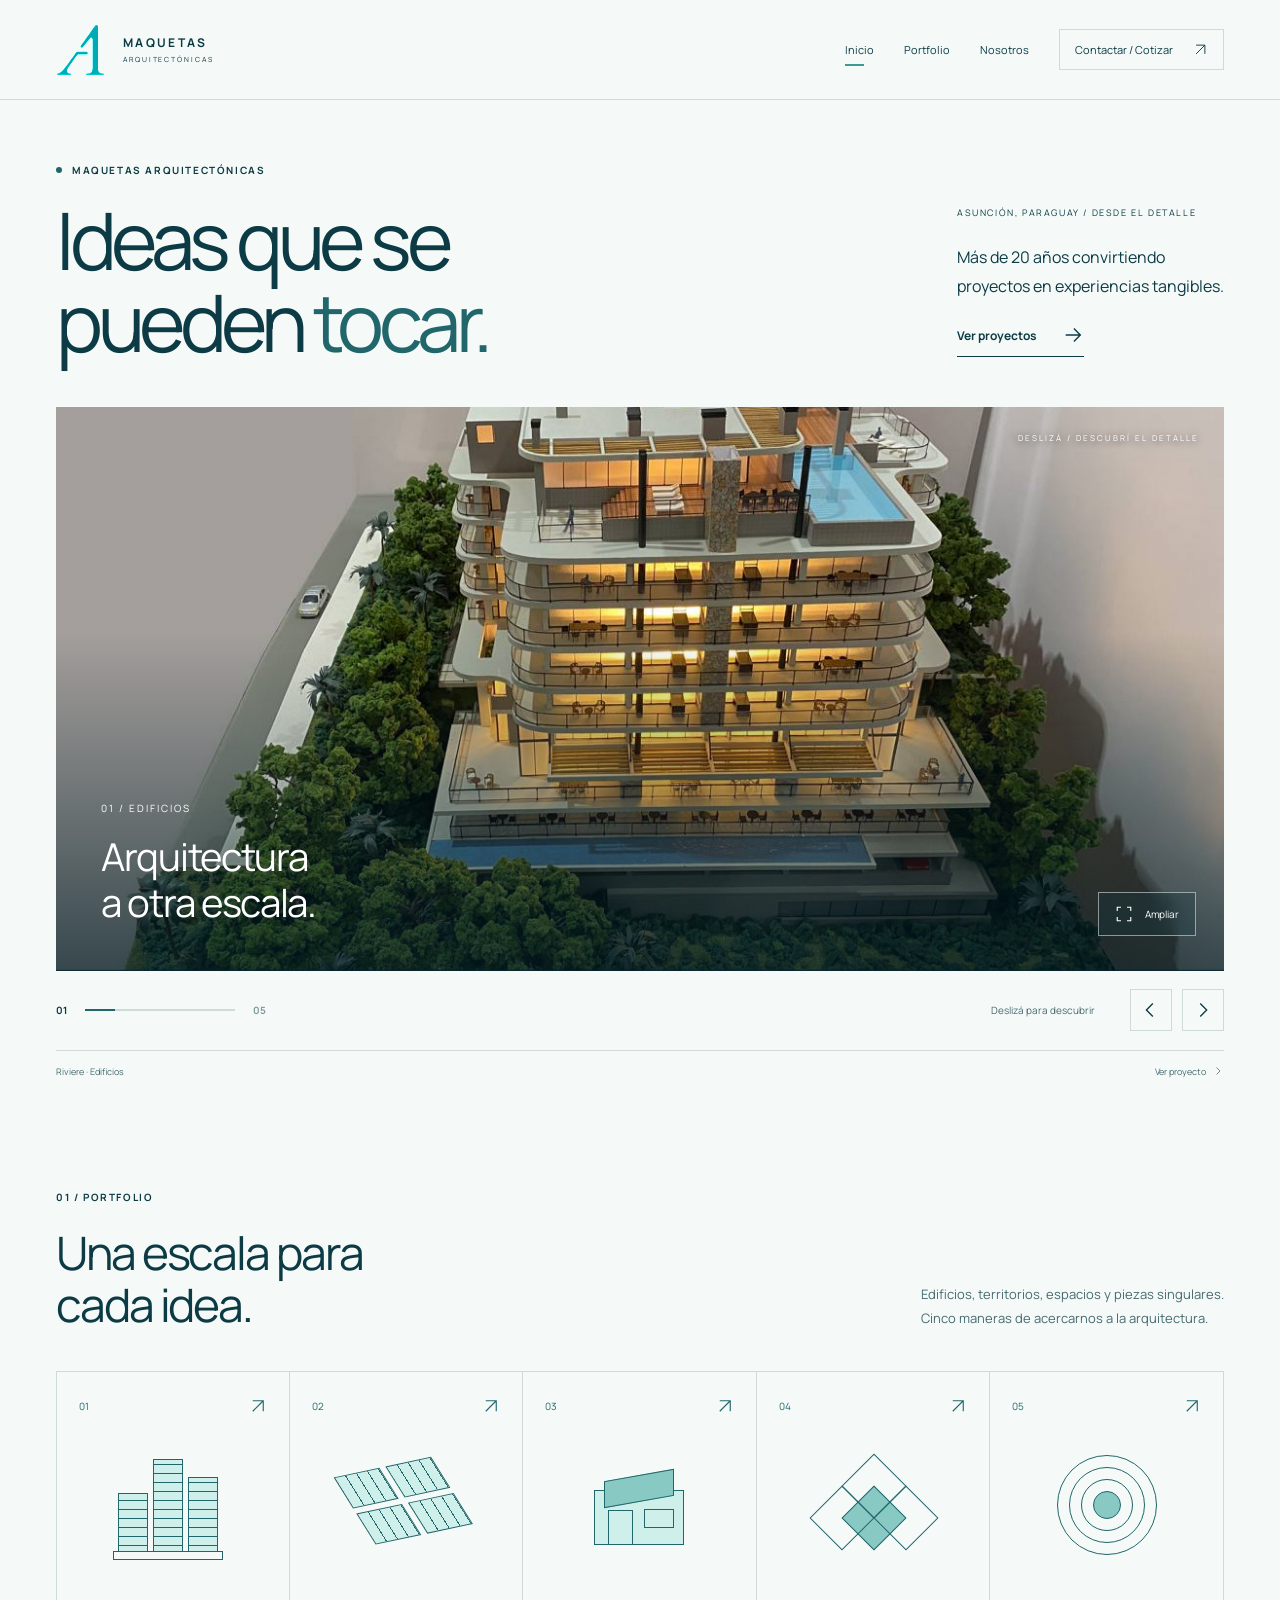
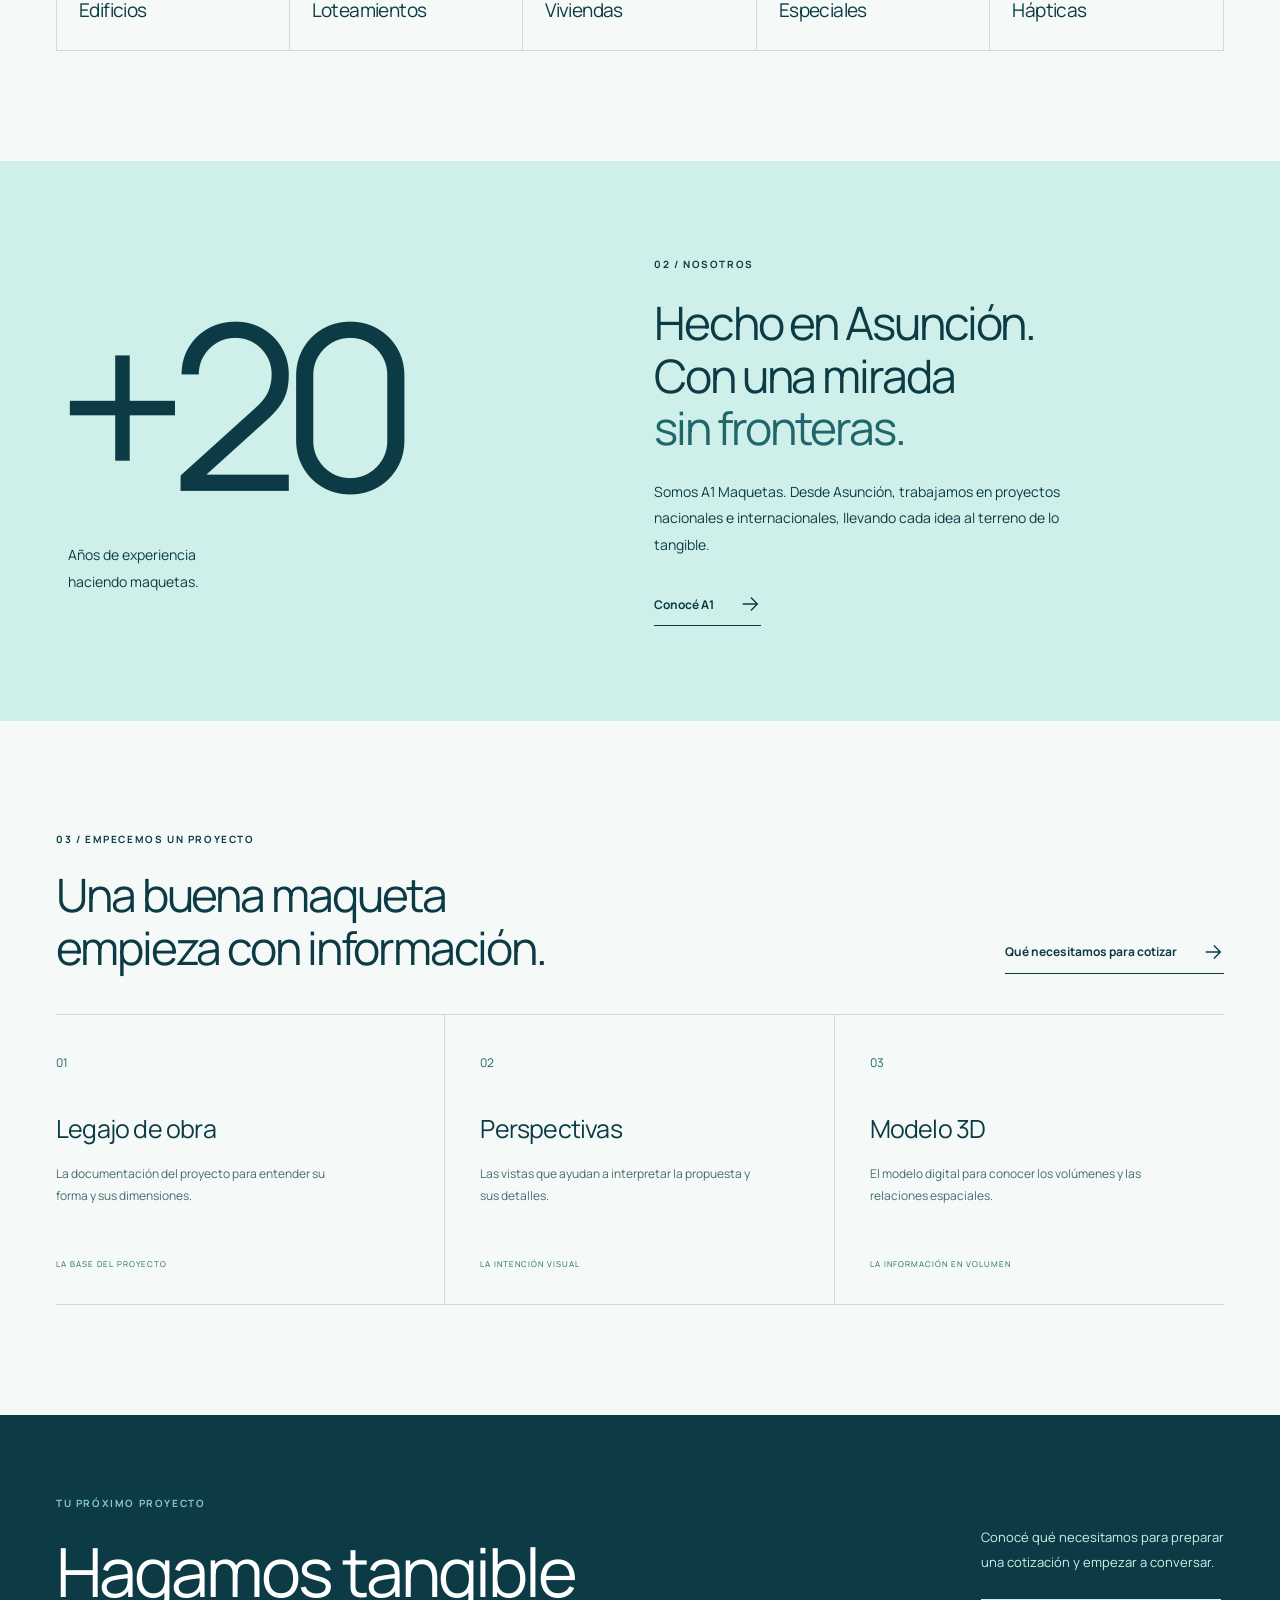
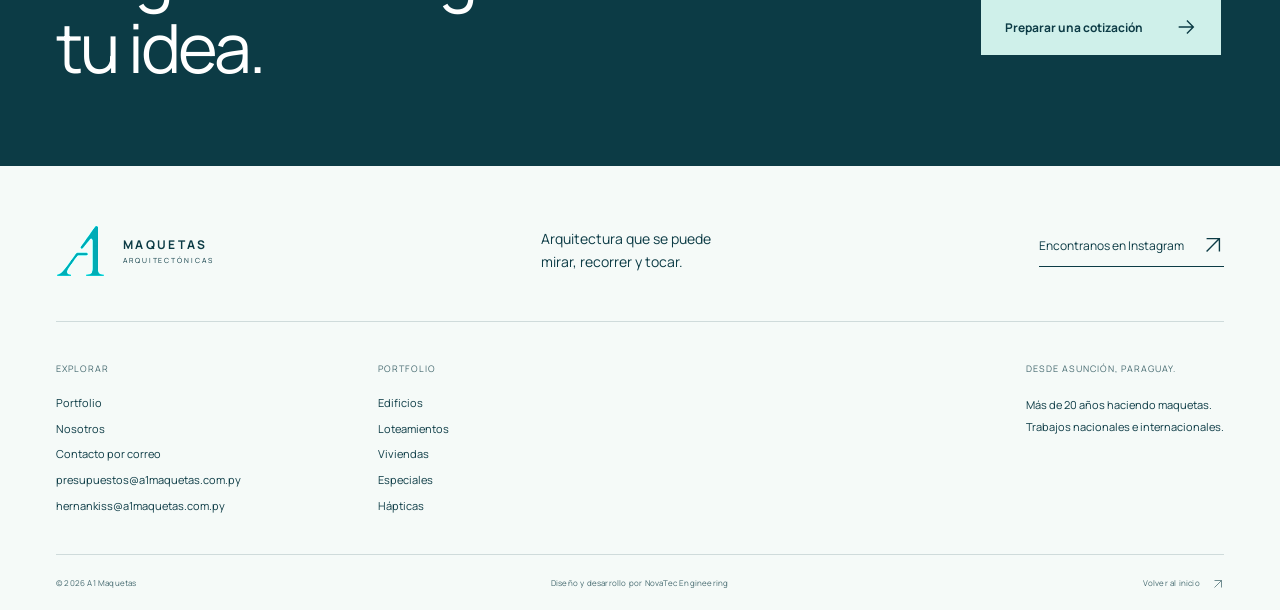
==== index.html @ 46367bfc "Actualizar fichas de proyectos y presentación del portfolio" ====
<!doctype html><html lang="es"><head><script async src="https://www.googletagmanager.com/gtm.js?id=GTM-W7BB88ZN"></script><script>window.dataLayer = window.dataLayer || [];function gtag(){dataLayer.push(arguments);}gtag('js', new Date());</script><meta charset="utf-8"><meta name="viewport" content="width=device-width, initial-scale=1"><meta name="theme-color" content="#0C3B45"><meta name="robots" content="index,follow,max-image-preview:large"><link rel="canonical" href="https://a1maquetas.com.py/"><meta property="og:url" content="https://a1maquetas.com.py/"><meta name="description" content="A1 Maquetas. Más de 20 años haciendo maquetas en Asunción, con trabajos nacionales e internacionales. Explorá nuestro portfolio."><meta property="og:title" content="Maquetas arquitectónicas en Asunción | A1 Maquetas"><meta property="og:description" content="A1 Maquetas. Más de 20 años haciendo maquetas en Asunción, con trabajos nacionales e internacionales. Explorá nuestro portfolio."><meta property="og:type" content="website"><meta property="og:locale" content="es_PY"><meta property="og:image" content="https://a1maquetas.com.py/assets/photos/riviere-1.jpg"><meta property="og:image:alt" content="Maqueta Riviere de A1 Maquetas"><meta name="twitter:card" content="summary_large_image"><title>Maquetas arquitectónicas en Asunción | A1 Maquetas</title><link rel="icon" type="image/png" href="assets/favicon-a1.png?v=20261105"><link rel="preload" href="assets/fonts/manrope-regular.ttf" as="font" type="font/ttf" crossorigin><link rel="stylesheet" href="a1.css?v=20261106d"><script defer src="a1.js?v=20261109a"></script></head><body id="top"><a class="skip" href="#contenido">Saltar al contenido</a><header class="header"><div class="shell header-inner"><a class="logo" href="index.html" aria-label="A1 Maquetas, inicio"><span class="logo-mark"><img src="assets/logo-a1.jpg" alt="" width="84" height="84"></span><span class="logo-word">MAQUETAS<span>ARQUITECTÓNICAS</span></span></a><button class="menu-toggle" aria-controls="main-nav" aria-expanded="false"><span>Menú</span><span class="menu-lines" aria-hidden="true"></span></button><nav class="main-nav" id="main-nav" aria-label="Navegación principal"><a href="index.html" aria-current="page">Inicio</a><a href="proyectos.html" >Portfolio</a><a href="nosotros.html" >Nosotros</a><a class="nav-quote" href="cotizacion.html" >Contactar / Cotizar <svg class="icon" viewBox="0 0 24 24" fill="none" stroke="currentColor" stroke-width="1.5" aria-hidden="true"><path d="M5 19 19 5M5 5h14v14"/></svg></a></nav></div></header><main id="contenido"><section class="home-intro shell"><div><span class="eyebrow"><i></i>Maquetas arquitectónicas</span><h1>Ideas que se<br>pueden <em>tocar.</em></h1></div><div class="intro-aside"><span class="small-caps">Asunción, Paraguay / Desde el detalle</span><p>Más de 20 años convirtiendo<br>proyectos en experiencias tangibles.</p><a class="text-link" href="proyectos.html">Ver proyectos <svg class="icon" viewBox="0 0 24 24" fill="none" stroke="currentColor" stroke-width="1.5" aria-hidden="true"><path d="M4 12h15M13 5l7 7-7 7"/></svg></a></div></section><section class="gallery shell" aria-label="Fotografías del trabajo de A1" aria-roledescription="carrusel" tabindex="0"><div class="gallery-stage"><figure class="gallery-slide is-active" data-slide="0" data-caption="Riviere · Edificios" data-href="edificios.html#proyecto-3" role="group" aria-roledescription="diapositiva" aria-label="1 de 5"><img src="assets/photos/riviere-1.jpg" fetchpriority="high" alt="Vista general de la maqueta del edificio Riviere"><figcaption><span>01 / Edificios</span><strong>Arquitectura<br>a otra escala.</strong></figcaption></figure><figure class="gallery-slide" data-slide="1" data-caption="Sunset Village · Loteamientos" data-href="loteamientos.html#proyecto-1" role="group" aria-roledescription="diapositiva" aria-label="2 de 5" hidden><img src="assets/photos/village-1.jpg" loading="lazy" alt="Maqueta del loteamiento Sunset Village"><figcaption><span>02 / Loteamientos</span><strong>Ideas que toman<br>territorio.</strong></figcaption></figure><figure class="gallery-slide" data-slide="2" data-caption="Turín · Viviendas" data-href="viviendas.html#proyecto-1" role="group" aria-roledescription="diapositiva" aria-label="3 de 5" hidden><img src="assets/photos/turin-1.jpg" loading="lazy" alt="Maqueta de vivienda del proyecto Turín"><figcaption><span>03 / Viviendas</span><strong>Cada espacio<br>cuenta una historia.</strong></figcaption></figure><figure class="gallery-slide" data-slide="3" data-caption="UNVES · Especiales" data-href="especiales.html#proyecto-2" role="group" aria-roledescription="diapositiva" aria-label="4 de 5" hidden><img src="assets/photos/unves-1.jpg" loading="lazy" alt="Vista general de la maqueta del proyecto UNVES"><figcaption><span>04 / Especiales</span><strong>Una mirada<br>al conjunto.</strong></figcaption></figure><figure class="gallery-slide" data-slide="4" data-caption="Palacio López · Hápticas" data-href="hapticas.html#proyecto-1" role="group" aria-roledescription="diapositiva" aria-label="5 de 5" hidden><img src="assets/photos/lopez-1.jpg" loading="lazy" alt="Maqueta háptica del Palacio López"><figcaption><span>05 / Hápticas</span><strong>La arquitectura<br>también se toca.</strong></figcaption></figure><button class="gallery-expand" type="button" aria-label="Ampliar fotografía actual"><svg class="icon" viewBox="0 0 24 24" fill="none" stroke="currentColor" stroke-width="1.5" aria-hidden="true"><path d="M8 3H3v5m13-5h5v5M3 16v5h5m8 0h5v-5"/></svg><span>Ampliar</span></button><span class="gallery-side-label" aria-hidden="true">DESLIZÁ / DESCUBRÍ EL DETALLE</span></div><div class="gallery-toolbar"><div class="gallery-index"><span id="slideNumber">01</span><span class="gallery-track"><i></i></span><span>05</span></div><p class="gallery-hint">Deslizá para descubrir</p><div class="gallery-controls"><button type="button" data-gallery-prev aria-label="Fotografía anterior"><svg class="icon" viewBox="0 0 24 24" fill="none" stroke="currentColor" stroke-width="1.5" aria-hidden="true"><path d="m14 5-7 7 7 7"/></svg></button><button type="button" data-gallery-next aria-label="Fotografía siguiente"><svg class="icon" viewBox="0 0 24 24" fill="none" stroke="currentColor" stroke-width="1.5" aria-hidden="true"><path d="m9 5 7 7-7 7"/></svg></button></div></div><div class="gallery-source"><span id="slideCaption" aria-live="polite">Riviere · Edificios</span><a id="slideSource" href="edificios.html#proyecto-3">Ver proyecto <svg class="icon" viewBox="0 0 24 24" fill="none" stroke="currentColor" stroke-width="1.5" aria-hidden="true"><path d="m9 5 7 7-7 7"/></svg></a></div></section><section class="portfolio-section shell"><div class="section-heading"><div><span class="eyebrow">01 / Portfolio</span><h2>Una escala para<br>cada idea.</h2></div><p>Edificios, territorios, espacios y piezas singulares.<br>Cinco maneras de acercarnos a la arquitectura.</p></div><div class="category-grid"><a class="category-tile" href="edificios.html"><div class="tile-top"><span>01</span><svg class="icon" viewBox="0 0 24 24" fill="none" stroke="currentColor" stroke-width="1.5" aria-hidden="true"><path d="M5 19 19 5M5 5h14v14"/></svg></div><div class="category-symbol symbol-edificios" aria-hidden="true"><i></i><i></i><i></i><i></i></div><div class="tile-bottom"><h3>Edificios</h3></div></a><a class="category-tile" href="loteamientos.html"><div class="tile-top"><span>02</span><svg class="icon" viewBox="0 0 24 24" fill="none" stroke="currentColor" stroke-width="1.5" aria-hidden="true"><path d="M5 19 19 5M5 5h14v14"/></svg></div><div class="category-symbol symbol-loteamientos" aria-hidden="true"><i></i><i></i><i></i><i></i></div><div class="tile-bottom"><h3>Loteamientos</h3></div></a><a class="category-tile" href="viviendas.html"><div class="tile-top"><span>03</span><svg class="icon" viewBox="0 0 24 24" fill="none" stroke="currentColor" stroke-width="1.5" aria-hidden="true"><path d="M5 19 19 5M5 5h14v14"/></svg></div><div class="category-symbol symbol-viviendas" aria-hidden="true"><i></i><i></i><i></i><i></i></div><div class="tile-bottom"><h3>Viviendas</h3></div></a><a class="category-tile" href="especiales.html"><div class="tile-top"><span>04</span><svg class="icon" viewBox="0 0 24 24" fill="none" stroke="currentColor" stroke-width="1.5" aria-hidden="true"><path d="M5 19 19 5M5 5h14v14"/></svg></div><div class="category-symbol symbol-especiales" aria-hidden="true"><i></i><i></i><i></i><i></i></div><div class="tile-bottom"><h3>Especiales</h3></div></a><a class="category-tile" href="hapticas.html"><div class="tile-top"><span>05</span><svg class="icon" viewBox="0 0 24 24" fill="none" stroke="currentColor" stroke-width="1.5" aria-hidden="true"><path d="M5 19 19 5M5 5h14v14"/></svg></div><div class="category-symbol symbol-hapticas" aria-hidden="true"><i></i><i></i><i></i><i></i></div><div class="tile-bottom"><h3>Hápticas</h3></div></a></div></section><section class="about-band"><div class="shell about-grid"><div class="experience-number"><span>+20</span><p>Años de experiencia<br>haciendo maquetas.</p></div><div><span class="eyebrow">02 / Nosotros</span><h2>Hecho en Asunción.<br>Con una mirada<br><em>sin fronteras.</em></h2><p>Somos A1 Maquetas. Desde Asunción, trabajamos en proyectos nacionales e internacionales, llevando cada idea al terreno de lo tangible.</p><a class="text-link" href="nosotros.html">Conocé A1 <svg class="icon" viewBox="0 0 24 24" fill="none" stroke="currentColor" stroke-width="1.5" aria-hidden="true"><path d="M4 12h15M13 5l7 7-7 7"/></svg></a></div></div></section><section class="quote-preview shell"><div class="section-heading"><div><span class="eyebrow">03 / Empecemos un proyecto</span><h2>Una buena maqueta<br>empieza con información.</h2></div><a class="text-link" href="cotizacion.html">Qué necesitamos para cotizar <svg class="icon" viewBox="0 0 24 24" fill="none" stroke="currentColor" stroke-width="1.5" aria-hidden="true"><path d="M4 12h15M13 5l7 7-7 7"/></svg></a></div><div class="requirements"><article><span class="require-number">01</span><h3>Legajo de obra</h3><p>La documentación del proyecto para entender su forma y sus dimensiones.</p><span class="require-tag">La base del proyecto</span></article><article><span class="require-number">02</span><h3>Perspectivas</h3><p>Las vistas que ayudan a interpretar la propuesta y sus detalles.</p><span class="require-tag">La intención visual</span></article><article><span class="require-number">03</span><h3>Modelo 3D</h3><p>El modelo digital para conocer los volúmenes y las relaciones espaciales.</p><span class="require-tag">La información en volumen</span></article></div></section><section class="cta"><div class="shell cta-inner"><div><span class="eyebrow">Tu próximo proyecto</span><h2>Hagamos tangible<br>tu idea.</h2></div><div><p>Conocé qué necesitamos para preparar<br>una cotización y empezar a conversar.</p><a class="button button-light" href="cotizacion.html">Preparar una cotización <svg class="icon" viewBox="0 0 24 24" fill="none" stroke="currentColor" stroke-width="1.5" aria-hidden="true"><path d="M4 12h15M13 5l7 7-7 7"/></svg></a></div></div></section></main><footer class="footer"><div class="shell"><div class="footer-top"><a class="logo" href="index.html" aria-label="A1 Maquetas, inicio"><span class="logo-mark"><img src="assets/logo-a1.jpg" alt="" width="84" height="84"></span><span class="logo-word">MAQUETAS<span>ARQUITECTÓNICAS</span></span></a><p>Arquitectura que se puede<br>mirar, recorrer y tocar.</p><a class="footer-social" href="https://www.instagram.com/a1maquetas/" target="_blank" rel="noopener noreferrer">Encontranos en Instagram <svg class="icon" viewBox="0 0 24 24" fill="none" stroke="currentColor" stroke-width="1.5" aria-hidden="true"><path d="M5 19 19 5M5 5h14v14"/></svg></a></div><div class="footer-links"><div><span>Explorar</span><a href="proyectos.html">Portfolio</a><a href="nosotros.html">Nosotros</a><a href="cotizacion.html">Contacto por correo</a><a href="mailto:presupuestos@a1maquetas.com.py">presupuestos@a1maquetas.com.py</a><a href="mailto:hernankiss@a1maquetas.com.py">hernankiss@a1maquetas.com.py</a></div><div><span>Portfolio</span><a href="edificios.html">Edificios</a><a href="loteamientos.html">Loteamientos</a><a href="viviendas.html">Viviendas</a><a href="especiales.html">Especiales</a><a href="hapticas.html">Hápticas</a></div><div class="footer-place"><span>Desde Asunción, Paraguay.</span><p>Más de 20 años haciendo maquetas.<br>Trabajos nacionales e internacionales.</p></div></div><div class="footer-bottom"><span>© 2026 A1 Maquetas</span><span>Diseño y desarrollo por NovaTec Engineering</span><a href="#top">Volver al inicio <svg class="icon" viewBox="0 0 24 24" fill="none" stroke="currentColor" stroke-width="1.5" aria-hidden="true"><path d="M5 19 19 5M5 5h14v14"/></svg></a></div></div></footer><dialog class="lightbox" id="lightbox" aria-label="Fotografía ampliada"><button class="lightbox-close" aria-label="Cerrar fotografía"><svg class="icon" viewBox="0 0 24 24" fill="none" stroke="currentColor" stroke-width="1.5" aria-hidden="true"><path d="m6 6 12 12M6 18 18 6"/></svg></button><img src="assets/photos/a1-residencial.jpg" alt=""><p></p></dialog></body></html>
---- a1.css ----
@font-face{font-family:Manrope;src:url('assets/fonts/manrope-regular.ttf') format('truetype');font-weight:400;font-style:normal;font-display:swap}@font-face{font-family:Manrope;src:url('assets/fonts/manrope-bold.ttf') format('truetype');font-weight:600 800;font-style:normal;font-display:swap}
:root{--mint:#CFF0EA;--soft:#88C9C4;--teal:#3E9B94;--deep:#20666B;--ink:#0C3B45;--paper:#F5FAF8;--white:#fff;--line:#0c3b4529;--muted:#466a70;--font:Manrope,Arial,sans-serif}*{box-sizing:border-box}html{scroll-behavior:smooth;scroll-padding-top:115px}body{margin:0;background:var(--paper);color:var(--ink);font-family:var(--font);font-size:15px;line-height:1.6;-webkit-font-smoothing:antialiased}body:has(dialog[open]){overflow:hidden}a{color:inherit;text-decoration:none}button,input,textarea,select{font:inherit}button,a{touch-action:manipulation}button{cursor:pointer}button{color:inherit}img{display:block;max-width:100%}h1,h2,h3,p,figure{margin:0}h1,h2,h3{font-weight:400}button{background:none;border:0}input,textarea,select{border-radius:0}button,a,input,textarea,select{ -webkit-tap-highlight-color:transparent}:focus-visible{outline:2px solid var(--deep);outline-offset:5px}.footer :focus-visible,.cta :focus-visible,.gallery-stage :focus-visible{outline-color:var(--mint)}::selection{background:var(--soft);color:var(--ink)}[hidden]{display:none!important}.shell{width:min(1320px,calc(100% - 112px));margin-inline:auto}.icon{width:22px;height:22px;flex-shrink:0;vertical-align:middle}.eyebrow,.small-caps,.breadcrumb,.catalog-meta,.require-tag,.footer-bottom{font-size:10px;letter-spacing:1.6px;text-transform:uppercase}.eyebrow{display:flex;align-items:center;gap:10px;font-weight:700}.eyebrow i{width:6px;height:6px;border-radius:50%;background:var(--deep)}.small-caps{font-size:9px}.button{display:inline-flex;align-items:center;justify-content:space-between;gap:32px;min-height:54px;padding:16px 23px;background:var(--ink);color:var(--white);border:1px solid var(--ink);font-size:12px;font-weight:700;transition:background .2s,transform .2s}.button:hover{background:var(--deep);transform:translateY(-2px)}.button-light{background:var(--mint);color:var(--ink);border-color:var(--mint)}.button-light:hover{background:var(--white)}.button-outline{background:transparent;color:var(--ink)}.button-outline:hover{color:var(--white)}.text-link{display:inline-flex;align-items:center;justify-content:space-between;gap:25px;padding-block:10px;border-bottom:1px solid currentColor;font-size:12px;font-weight:700}.text-link .icon{transition:transform .2s}.text-link:hover .icon{transform:translateX(5px)}.skip{position:fixed;left:20px;top:-70px;padding:12px;background:var(--ink);color:white;z-index:100}.skip:focus{top:10px}.header{height:100px;background:var(--paper);border-bottom:1px solid var(--line);position:relative;z-index:20}.header-inner{height:100%;display:flex;align-items:center;justify-content:space-between;gap:30px}.logo{display:inline-flex;align-items:center;gap:19px;flex-shrink:0}.logo-symbol{font-size:49px;font-weight:700;letter-spacing:-5px;line-height:1;position:relative;padding-right:8px}.logo-dot{position:absolute;width:6px;height:6px;background:var(--teal);right:-2px;bottom:5px}.logo-word{font-size:12px;font-weight:700;letter-spacing:2.3px;line-height:1.7}.logo-word>span{display:block;font-size:7px;letter-spacing:1.9px;font-weight:400}.main-nav{display:flex;align-items:center;gap:30px;font-size:11px}.main-nav>a{padding:12px 0;position:relative}.main-nav>a[aria-current=page]:after{position:absolute;content:'';bottom:4px;left:0;width:19px;height:2px;background:var(--teal)}.main-nav>a:hover{color:var(--deep)}.main-nav .nav-quote{border:1px solid var(--line);padding:11px 15px;display:flex;align-items:center;gap:20px}.main-nav .nav-quote[aria-current=page]:after{bottom:4px;left:15px}.nav-instagram{display:flex;gap:10px;align-items:center}.main-nav .icon{width:15px;height:15px}.menu-toggle{display:none}.home-intro{padding-top:62px;padding-bottom:45px;display:grid;grid-template-columns:1.3fr 1fr;gap:45px;align-items:end}h1{font-size:clamp(60px,6.2vw,96px);line-height:1.03;letter-spacing:-5.5px;margin:21px 0 0}h1 em{font-style:normal;color:var(--deep)}.intro-aside{justify-self:end;padding-bottom:5px}.intro-aside p{font-size:16px;line-height:1.8;margin:20px 0 14px}.gallery{position:relative}.gallery-stage{height:clamp(390px,44vw,630px);position:relative;background:var(--ink);overflow:hidden}.gallery-slide{height:100%;position:relative}.gallery-slide img{width:100%;height:100%;object-fit:cover;object-position:center 58%;animation:photo-in .6s ease both}.gallery-slide:nth-child(2) img{object-position:center 52%}.gallery-slide:after{content:'';position:absolute;inset:0;background:linear-gradient(180deg,#001c2600 40%,#001c26aa 100%);pointer-events:none}.gallery-slide figcaption{position:absolute;bottom:45px;left:45px;color:var(--white);z-index:1}.gallery-slide figcaption>span{display:block;text-transform:uppercase;font-size:10px;letter-spacing:2px;margin-bottom:18px}.gallery-slide figcaption strong{font-size:clamp(27px,3vw,43px);line-height:1.2;font-weight:400;letter-spacing:-1.3px}.gallery-expand{position:absolute;right:28px;bottom:35px;z-index:2;display:flex;align-items:center;gap:12px;color:white;border:1px solid #ffffff80;padding:12px 16px;background:#0c3b4540;backdrop-filter:blur(10px);font-size:10px}.gallery-expand:hover{background:var(--ink)}.gallery-expand .icon{width:18px;height:18px}.gallery-side-label{position:absolute;top:25px;right:25px;color:white;font-size:8px;letter-spacing:2px;text-shadow:0 1px 8px black}.gallery-toolbar{height:80px;display:flex;align-items:center;gap:35px;border-bottom:1px solid var(--line)}.gallery-index{display:flex;align-items:center;gap:18px;font-size:10px;font-weight:700}.gallery-index>span:last-child{opacity:.5}.gallery-track{width:150px;height:2px;background:var(--line);position:relative;overflow:hidden}.gallery-track i{position:absolute;left:0;top:0;width:20%;height:100%;background:var(--deep);transition:transform .3s}.gallery-hint{font-size:10px;color:var(--muted);margin-left:auto}.gallery-controls{display:flex;gap:10px}.gallery-controls button{width:42px;height:42px;border:1px solid var(--line);display:grid;place-items:center;transition:background .2s}.gallery-controls button:hover{background:var(--mint)}.gallery-source{display:flex;justify-content:space-between;gap:20px;padding-top:13px;color:var(--muted);font-size:9px;line-height:1.7}.gallery-source a{display:flex;gap:6px;align-items:center}.gallery-source .icon{width:12px;height:12px}.section-heading{display:flex;align-items:end;justify-content:space-between;gap:50px;margin-bottom:40px}.section-heading h2{margin-top:22px}h2{font-size:clamp(36px,3.6vw,54px);letter-spacing:-2.1px;line-height:1.13}.section-heading>p{font-size:13px;line-height:1.9;color:var(--muted);max-width:410px}.portfolio-section{padding-block:110px}.category-grid{display:grid;grid-template-columns:repeat(5,1fr);border-block:1px solid var(--line)}.category-tile{display:flex;flex-direction:column;min-width:0;padding:25px 22px 25px;border-right:1px solid var(--line);transition:background .3s}.category-tile:first-child{border-left:1px solid var(--line)}.category-tile:hover{background:var(--mint)}.tile-top{display:flex;align-items:center;justify-content:space-between;font-size:10px;color:var(--deep)}.tile-top .icon{width:18px;height:18px;transition:transform .3s}.category-tile:hover .tile-top .icon{transform:translate(3px,-3px)}.tile-bottom h3{font-size:19px;letter-spacing:-.6px}.tile-bottom>span{font-size:9px;color:var(--muted);display:block;margin-top:8px}.category-symbol{height:100px;width:110px;position:relative;margin:40px auto;flex-shrink:0;isolation:isolate}.category-symbol i{display:block;position:absolute;border:1px solid var(--deep);background:var(--mint);transition:transform .4s}.symbol-edificios i{bottom:0;width:30px;background:repeating-linear-gradient(0deg,var(--mint) 0 8px,var(--deep) 8px 9px)}.symbol-edificios i:nth-child(1){height:62px;left:0}.symbol-edificios i:nth-child(2){height:96px;left:35px}.symbol-edificios i:nth-child(3){height:78px;left:70px}.symbol-edificios i:nth-child(4){height:9px;width:110px;left:-5px;bottom:-5px;background:var(--paper)}.symbol-loteamientos{transform:rotate(-22deg) skew(10deg,10deg)}.symbol-loteamientos i{width:46px;height:36px;left:6px;top:6px;background:repeating-linear-gradient(90deg,var(--mint) 0 10px,var(--deep) 10px 11px)}.symbol-loteamientos i:nth-child(2){left:58px}.symbol-loteamientos i:nth-child(3){top:48px}.symbol-loteamientos i:nth-child(4){left:58px;top:48px}.symbol-viviendas i:first-child{width:90px;height:55px;top:35px;left:10px}.symbol-viviendas i:nth-child(2){width:70px;height:27px;left:20px;top:20px;transform:skewY(-10deg);background:var(--soft)}.symbol-viviendas i:nth-child(3){width:25px;height:35px;top:55px;left:24px}.symbol-viviendas i:nth-child(4){width:30px;height:19px;top:54px;left:60px}.symbol-especiales i{width:46px;height:46px;transform:rotate(45deg);background:transparent}.symbol-especiales i:nth-child(1){top:8px;left:33px}.symbol-especiales i:nth-child(2){top:40px;left:1px}.symbol-especiales i:nth-child(3){top:40px;left:65px}.symbol-especiales i:nth-child(4){top:40px;left:33px;background:var(--soft);z-index:-1}.symbol-hapticas i{border-radius:50%;background:none;width:100px;height:100px;left:5px}.symbol-hapticas i:nth-child(2){inset:12px 17px;width:76px;height:76px}.symbol-hapticas i:nth-child(3){inset:24px 29px;width:52px;height:52px}.symbol-hapticas i:nth-child(4){inset:36px 41px;width:28px;height:28px;background:var(--soft)}.category-tile:hover .symbol-edificios i:nth-child(2){transform:translateY(-7px)}.category-tile:hover .symbol-hapticas i:nth-child(4){transform:translateY(-7px)}.about-band{background:var(--mint);padding-block:95px;position:relative;overflow:hidden}.about-grid{display:grid;grid-template-columns:1fr 1.1fr;gap:80px;align-items:center}.experience-number>span{font-size:clamp(125px,18vw,250px);letter-spacing:-20px;line-height:1;font-weight:400}.experience-number p{font-size:12px;line-height:1.9;margin-top:24px;margin-left:12px}.about-grid h2{margin:25px 0}.about-grid h2 em{font-style:normal;color:var(--deep)}.about-grid>div>p{max-width:420px;font-size:14px;line-height:1.9}.about-grid .text-link{margin-top:25px}.quote-preview{padding-block:110px}.requirements{display:grid;grid-template-columns:repeat(3,1fr);border-block:1px solid var(--line)}.requirements article{padding:35px 35px 30px 0;border-right:1px solid var(--line)}.requirements article+article{padding-left:35px}.requirements article:last-child{border-right:0}.require-number{font-size:12px;color:var(--deep)}.requirements h3{font-size:25px;letter-spacing:-.8px;margin:35px 0 14px}.requirements p{color:var(--muted);font-size:12px;line-height:1.9;max-width:280px;min-height:70px}.require-tag{display:inline-block;margin-top:25px;font-size:8px;color:var(--deep);letter-spacing:1px}.cta{background:var(--ink);color:var(--white);padding-block:80px}.cta-inner{display:flex;align-items:center;justify-content:space-between;gap:50px}.cta h2{font-size:clamp(45px,5.3vw,78px);margin-top:22px;letter-spacing:-3px}.cta .eyebrow{color:var(--soft)}.cta p{font-size:13px;line-height:1.9;color:var(--mint);margin-bottom:25px}.footer{padding:60px 0 20px}.footer-top{display:flex;align-items:center;justify-content:space-between;gap:40px;padding-bottom:45px;border-bottom:1px solid var(--line)}.footer-top p{font-size:14px}.footer-social{display:inline-flex;align-items:center;gap:18px;font-size:12px;border-bottom:1px solid;padding-bottom:10px}.footer-links{padding-block:40px;display:grid;grid-template-columns:.7fr 1fr 1fr;gap:40px}.footer-links>div{display:flex;flex-direction:column;align-items:start;gap:8px;font-size:11px}.footer-links>div>span{font-size:9px;color:var(--muted);text-transform:uppercase;letter-spacing:1px;margin-bottom:10px}.footer-place{justify-self:end}.footer-place p{line-height:2}.footer-bottom{padding-top:22px;border-top:1px solid var(--line);display:flex;justify-content:space-between;gap:25px;font-size:8px;text-transform:none;letter-spacing:.2px;color:var(--muted)}.footer-bottom .icon{width:12px;height:12px;margin-left:10px}.breadcrumb{display:flex;gap:12px;padding-top:35px;font-size:9px;letter-spacing:.5px;color:var(--muted);text-transform:none}.breadcrumb>span:last-child{color:var(--ink)}.page-intro{padding-top:65px;padding-bottom:65px}.page-intro h1{font-size:clamp(53px,6vw,88px);max-width:1100px;letter-spacing:-4.5px}.page-lead{display:flex;justify-content:space-between;align-items:end;gap:30px;margin-top:32px}.page-lead>p{max-width:620px;font-size:15px;color:var(--muted);line-height:1.9}.catalog-count{font-size:9px;text-transform:uppercase;letter-spacing:1px;white-space:nowrap}.catalog{padding-bottom:80px}.catalog-tools{display:flex;align-items:end;gap:30px;justify-content:space-between;padding:25px 0;border-top:1px solid var(--line)}.filters{display:flex;flex-wrap:wrap;gap:5px}.filters button{padding:11px 13px;font-size:11px;border:1px solid transparent;min-height:44px}.filters button span{font-size:8px;opacity:.65;margin-left:6px}.filters button[aria-pressed=true]{background:var(--ink);color:white}.filters button:hover{border-color:var(--line)}.search{min-width:180px;display:grid;gap:7px}.search>span{font-size:9px;color:var(--muted)}.search input{border:0;border-bottom:1px solid var(--line);padding:6px 0 10px;background:transparent;width:100%;color:var(--ink);font-size:12px}.catalog-meta{display:flex;justify-content:space-between;gap:25px;border-block:1px solid var(--line);padding-block:17px;color:var(--muted);font-size:8px;letter-spacing:1px}.project-row{display:grid;grid-template-columns:65px 1fr 170px 50px;gap:25px;align-items:center;padding:25px 15px;border-bottom:1px solid var(--line);transition:background .25s}.project-row:hover{background:var(--mint)}.project-number{font-size:10px;color:var(--muted)}.project-row h3{font-size:28px;letter-spacing:-.8px}.project-row h3 a{display:block}.project-category{font-size:11px;color:var(--muted)}.project-open{width:44px;height:44px;display:grid;place-items:center}.empty-state{padding:60px 0;text-align:center}.empty-state h2{font-size:30px;letter-spacing:-1px}.empty-state p{margin:20px 0}.archive-banner{display:grid;grid-template-columns:.9fr 1.1fr;align-items:center;gap:90px;padding-bottom:100px}.archive-banner h2{margin:25px 0}.archive-banner p{font-size:13px;color:var(--muted);margin-bottom:20px}.archive-banner figure{min-width:0}.image-open{padding:0;display:block;width:100%;position:relative;overflow:hidden}.image-open img{width:100%;height:330px;object-fit:cover;transition:transform .6s}.image-open:hover img{transform:scale(1.04)}.image-open>.icon{position:absolute;right:17px;bottom:17px;color:white;background:var(--ink);padding:8px;width:38px;height:38px}.archive-banner figcaption{font-size:9px;color:var(--muted);line-height:1.8;margin-top:12px}.category-intro{padding-block:65px 75px;display:grid;grid-template-columns:1.5fr 1fr;gap:75px;align-items:center}.category-intro h1{font-size:clamp(58px,6.5vw,100px);display:flex;align-items:start;gap:22px;flex-wrap:wrap}.title-count{font-size:20px;letter-spacing:0;margin-top:8px;color:var(--deep)}.category-intro h2{font-size:26px;letter-spacing:-.7px;margin-top:35px}.category-intro p{font-size:14px;color:var(--muted);max-width:480px;margin-top:18px;line-height:1.9}.category-graphic{height:300px;background:var(--mint);display:grid;place-items:center;position:relative;overflow:hidden;background-image:linear-gradient(#0c3b4509 1px,transparent 1px),linear-gradient(90deg,#0c3b4509 1px,transparent 1px);background-size:24px 24px}.category-graphic>.category-symbol{transform:scale(1.8);margin:0}.category-graphic>.symbol-loteamientos{transform:scale(1.8) rotate(-22deg) skew(10deg,10deg)}.category-graphic>span{position:absolute;bottom:20px;left:22px;font-size:8px;letter-spacing:2px}.category-selection{padding-bottom:65px}.category-project{display:flex;gap:40px;align-items:center;border-bottom:1px solid var(--line);padding:35px 15px;scroll-margin-top:30px}.category-project:target{background:var(--mint)}.category-project>span{font-size:10px;color:var(--muted);min-width:35px}.category-project h2{font-size:36px;letter-spacing:-1px}.category-project p{font-size:10px;color:var(--muted);margin-top:10px}.category-project .text-link{margin-left:auto}.collection-note{font-size:11px;color:var(--muted);margin-top:25px;max-width:750px;line-height:1.9}.collection-note a{text-decoration:underline}.next-category{padding:30px 0 70px}.next-category>a{display:flex;justify-content:space-between;align-items:center;margin-top:15px;border-bottom:1px solid var(--line);padding-bottom:20px;font-size:clamp(35px,5vw,70px);letter-spacing:-2px}.next-category>a>.icon{width:45px;height:45px}.about-story{display:grid;grid-template-columns:1fr 1fr;gap:90px;align-items:center;padding-bottom:100px}.about-story-photo{position:relative}.about-story-photo>img{width:100%;height:560px;object-fit:cover;object-position:33% center}.photo-credit{position:absolute;bottom:0;left:0;right:0;background:var(--ink);color:var(--mint);display:flex;align-items:center;justify-content:space-between;padding:12px 20px;font-size:9px}.photo-credit .icon{width:15px;height:15px}.about-story-copy h2{margin:25px 0}.about-story-copy p{font-size:14px;color:var(--muted);margin-bottom:20px;line-height:1.9}.signature{border-top:1px solid var(--line);padding-top:25px;margin-top:32px;font-size:22px;letter-spacing:-.5px}.signature span{display:block;font-size:9px;letter-spacing:.5px;margin-top:10px}.principles{padding-block:100px}.principle-grid{display:grid;grid-template-columns:repeat(3,1fr);gap:50px;margin-top:40px}.principle-grid article{border-top:1px solid var(--line);padding-top:22px}.principle-grid article>span{font-size:10px;color:var(--muted)}.principle-grid h2{margin:32px 0 18px}.principle-grid p{font-size:13px;color:var(--muted);max-width:290px}.quote-requirements{padding-bottom:85px}.brief-section{display:grid;grid-template-columns:.9fr 1.1fr;gap:95px;padding-bottom:100px}.brief-intro h2{margin:25px 0}.brief-intro p{font-size:14px;color:var(--muted);max-width:380px;line-height:1.9}.brief-intro .brief-help{font-size:11px;margin-top:20px}.brief-intro .text-link{margin-top:20px}.brief-form{display:grid;gap:28px}.brief-form label,.brief-result label{display:grid;gap:10px;font-size:11px;font-weight:700}.field-grid{display:grid;grid-template-columns:1fr 1fr;gap:24px}.brief-form input:not([type=checkbox]),.brief-form select,.brief-form textarea,.brief-result textarea{width:100%;border:0;border-bottom:1px solid var(--line);background:transparent;color:var(--ink);padding:12px 0;font-size:13px;font-weight:400;min-height:45px}.brief-form textarea{resize:vertical;min-height:100px}.brief-form input::placeholder,.brief-form textarea::placeholder{color:var(--muted);opacity:.85}.brief-form fieldset{border:0;margin:0;padding:0;min-width:0}.brief-form legend{font-size:11px;font-weight:700;padding:0}.brief-form fieldset>p{font-size:10px;color:var(--muted);margin-top:6px}.document-checks{display:flex;flex-wrap:wrap;gap:10px;margin-top:18px}.document-checks label{display:flex;align-items:center;gap:8px;border:1px solid var(--line);padding:12px;font-size:10px;font-weight:400;cursor:pointer}.document-checks label:has(input:checked){background:var(--mint);border-color:var(--deep)}.document-checks input{accent-color:var(--deep);width:15px;height:15px;margin:0}.document-progress{font-size:9px;color:var(--deep);display:block;margin-top:14px}.brief-form>.button{width:100%}.form-note{font-size:9px;color:var(--muted);margin-top:-15px}.brief-result{display:grid;grid-template-columns:.9fr 1.1fr;gap:95px;padding:45px;border:1px solid var(--line);background:var(--mint);margin-bottom:90px}.brief-result h2{margin-top:22px}.brief-result p{font-size:12px;line-height:1.9;margin-top:20px;max-width:350px}.brief-result textarea{padding:18px;background:var(--paper);border:1px solid var(--line);line-height:1.8;resize:vertical;margin-top:10px}.brief-actions{display:flex;flex-wrap:wrap;gap:10px;margin-top:20px}.brief-actions .button{font-size:11px;padding:13px 16px;gap:20px}.brief-result #copyStatus{margin-top:12px;font-size:10px}.lightbox{width:min(1400px,96vw);max-width:none;height:92vh;max-height:none;padding:50px 30px 20px;border:0;background:var(--ink);color:white;overflow:hidden}.lightbox::backdrop{background:#001b22eb;backdrop-filter:blur(8px)}.lightbox>img{width:100%;height:calc(100% - 45px);object-fit:contain}.lightbox>p{text-align:center;font-size:11px;margin-top:16px}.lightbox-close{position:absolute;top:12px;right:14px;color:white;width:36px;height:36px}.lightbox-close:focus-visible{outline-color:white}@keyframes photo-in{from{opacity:.5;transform:scale(1.015)}to{opacity:1;transform:scale(1)}}
@media(min-width:1600px){.gallery-stage{height:630px}.home-intro{padding-top:80px}}@media(max-width:1150px){.shell{width:calc(100% - 72px)}.main-nav{gap:22px}.nav-instagram{display:none}.category-tile{padding:22px 16px}.tile-bottom h3{font-size:16px}.category-symbol{transform:scale(.85);margin:32px auto}.symbol-loteamientos{transform:scale(.85) rotate(-22deg) skew(10deg,10deg)}.about-grid{gap:50px}.category-intro{gap:45px}.archive-banner,.about-story,.brief-section{gap:50px}.catalog-tools{display:block}.search{max-width:300px;margin-top:20px}.brief-result{gap:50px}.experience-number>span{letter-spacing:-14px}}@media(max-width:800px){.shell{width:calc(100% - 40px)}.header{height:82px}.logo-symbol{font-size:42px}.logo-word{font-size:10px;letter-spacing:1.6px}.logo-word>span{font-size:6px;letter-spacing:1.3px}.logo{gap:15px}.menu-toggle{display:flex;align-items:center;gap:13px;font-size:11px;padding:12px 0 12px 16px;min-height:44px}.menu-lines{width:20px;height:13px;border-block:1px solid var(--ink);position:relative}.menu-lines:after{content:'';position:absolute;top:5px;left:0;width:14px;height:1px;background:var(--ink)}.menu-toggle[aria-expanded=true] .menu-lines{border:0}.menu-toggle[aria-expanded=true] .menu-lines:after{width:20px;transform:rotate(45deg)}.menu-toggle[aria-expanded=true] .menu-lines:before{content:'';position:absolute;top:5px;width:20px;height:1px;background:var(--ink);transform:rotate(-45deg)}.main-nav{display:none;position:absolute;top:82px;left:0;right:0;background:var(--paper);padding:20px;border-bottom:1px solid var(--line);box-shadow:0 20px 30px #0c3b4512;gap:10px}.main-nav.is-open{display:flex;flex-direction:column;align-items:stretch}.main-nav>a{padding:13px}.main-nav>a[aria-current=page]:after{left:13px;bottom:8px}.main-nav .nav-instagram{display:flex}.home-intro{gap:30px;padding-top:45px;padding-bottom:35px}h1{font-size:64px;letter-spacing:-3.7px}.intro-aside p{font-size:13px}.intro-aside .small-caps{font-size:8px}.gallery-stage{height:430px}.gallery-slide figcaption{left:28px;bottom:30px}.gallery-slide figcaption strong{font-size:32px}.category-grid{grid-template-columns:repeat(3,1fr);border-top:0}.category-tile{border-top:1px solid var(--line);padding:22px;min-height:240px}.category-tile:nth-child(4){border-left:1px solid var(--line)}.category-symbol{margin:25px auto;transform:scale(.85)}.symbol-loteamientos{transform:scale(.85) rotate(-22deg) skew(10deg,10deg)}.tile-bottom h3{font-size:19px}.portfolio-section,.quote-preview,.principles{padding-block:75px}.about-band{padding-block:65px}.about-grid{gap:35px}.experience-number>span{font-size:145px;letter-spacing:-12px}.about-grid h2{font-size:40px;letter-spacing:-1.7px}.section-heading{gap:30px}.section-heading>p{max-width:280px;font-size:12px}.requirements article{padding-right:20px}.requirements article+article{padding-left:20px}.requirements h3{font-size:22px}.cta{padding-block:65px}.cta-inner{gap:30px}.cta h2{font-size:55px}.footer-top{flex-wrap:wrap}.footer-social{font-size:11px}.footer-links{gap:25px}.page-intro{padding-block:50px}.page-intro h1{font-size:66px;letter-spacing:-3px}.page-lead{display:block}.catalog-count{display:block;margin-top:25px}.project-row{grid-template-columns:35px 1fr 120px 35px;gap:15px;padding:22px 0}.project-row h3{font-size:24px}.project-category{font-size:10px}.archive-banner{gap:35px;padding-bottom:70px}.category-intro{grid-template-columns:1.2fr 1fr;gap:25px;padding-top:45px}.category-intro h1{font-size:64px;letter-spacing:-3px;gap:12px}.category-intro h2{font-size:23px}.category-graphic{height:240px}.category-graphic>.category-symbol{transform:scale(1.4)}.category-graphic>.symbol-loteamientos{transform:scale(1.4) rotate(-22deg) skew(10deg,10deg)}.about-story{gap:35px}.about-story-copy h2{font-size:35px}.about-story-copy p{font-size:13px}.about-story-photo>img{height:520px}.brief-section{gap:35px}.field-grid{grid-template-columns:1fr;gap:28px}.document-checks{gap:7px}.document-checks label{font-size:9px}.brief-result{padding:25px;gap:35px}.brief-actions{flex-direction:column}.brief-actions .button{width:100%}}
@media(max-width:560px){html{scroll-padding-top:25px}.home-intro{display:block;padding-top:35px}.home-intro h1{font-size:61px;letter-spacing:-3.5px;margin-top:19px}.intro-aside{margin-top:24px;display:flex;align-items:end;justify-content:space-between;gap:18px}.intro-aside .small-caps{display:none}.intro-aside p{font-size:11px;margin:0;max-width:200px;line-height:1.9}.intro-aside .text-link{font-size:10px;gap:10px;white-space:nowrap}.intro-aside .icon{width:17px;height:17px}.eyebrow{font-size:8px;letter-spacing:1.4px}.gallery-stage{height:410px}.gallery-slide img{object-position:42% center}.gallery-slide:nth-child(2) img{object-position:center}.gallery-slide figcaption{left:22px;bottom:24px}.gallery-slide figcaption>span{font-size:8px;letter-spacing:1.4px;margin-bottom:14px}.gallery-slide figcaption strong{font-size:28px;letter-spacing:-1px}.gallery-expand{right:14px;top:14px;bottom:auto;padding:9px}.gallery-expand span{display:none}.gallery-side-label{display:none}.gallery-toolbar{height:67px;gap:15px}.gallery-track{width:70px}.gallery-index{gap:10px;font-size:9px}.gallery-hint{font-size:8px}.gallery-controls{gap:7px}.gallery-controls button{width:37px;height:37px}.gallery-source{display:block;font-size:8px;line-height:1.8}.gallery-source a{margin-top:4px}.section-heading{display:block;margin-bottom:30px}.section-heading>p{margin-top:22px}.section-heading>.text-link{margin-top:20px}.section-heading h2{margin-top:18px}h2{font-size:36px;letter-spacing:-1.8px}.portfolio-section,.quote-preview{padding-block:60px}.category-grid{grid-template-columns:repeat(2,1fr)}.category-tile{min-height:225px;padding:18px}.category-tile:nth-child(4){border-left:0}.category-tile:nth-child(odd){border-left:1px solid var(--line)}.category-tile:last-child{grid-column:span 2;flex-direction:row;align-items:center;justify-content:space-between;min-height:150px;gap:15px}.category-tile:last-child .tile-top{align-self:start;min-width:30px}.category-tile:last-child .tile-top .icon{display:none}.category-tile:last-child .category-symbol{margin:0;transform:scale(.75);width:100px;order:3}.category-symbol{margin:20px auto}.tile-bottom h3{font-size:18px}.category-tile:last-child .tile-bottom{margin-right:auto}.about-grid{grid-template-columns:1fr;gap:40px}.experience-number{display:flex;align-items:center;gap:30px}.experience-number>span{font-size:122px;letter-spacing:-10px}.experience-number p{margin:0;font-size:10px}.about-grid h2{font-size:38px}.about-grid>div>p{font-size:13px}.about-grid .experience-number>p{font-size:10px}.requirements{grid-template-columns:1fr}.requirements article,.requirements article+article{padding:24px 0;border-right:0;border-bottom:1px solid var(--line);display:grid;grid-template-columns:35px 1fr;column-gap:10px}.requirements article:last-child{border-bottom:0}.requirements h3{font-size:23px;margin:0 0 12px;grid-column:2;grid-row:1}.require-number{grid-column:1;grid-row:1;margin-top:5px;font-size:10px}.requirements p{grid-column:2;min-height:0;font-size:12px}.require-tag{grid-column:2;margin-top:16px}.cta-inner{display:block}.cta h2{font-size:51px;letter-spacing:-2.5px}.cta p{margin-top:30px;font-size:12px}.cta .button{margin-top:0}.footer{padding-top:40px}.footer-top{display:grid;grid-template-columns:1fr;gap:25px;padding-bottom:30px}.footer-top p{font-size:12px}.footer-social{width:max-content}.footer-links{grid-template-columns:1fr 1fr;padding-block:30px;gap:25px}.footer-place{justify-self:start;grid-column:span 2;margin-top:5px}.footer-bottom{flex-wrap:wrap;gap:12px;line-height:1.7}.footer-bottom a{margin-left:auto}.breadcrumb{padding-top:25px;font-size:8px}.page-intro{padding-block:38px 40px}.page-intro h1{font-size:51px;letter-spacing:-2.5px;line-height:1.08}.page-lead{margin-top:24px}.page-lead>p{font-size:13px}.catalog-tools{padding-top:15px}.filters{gap:3px}.filters button{font-size:10px;padding:10px}.search{margin-top:18px;max-width:none}.catalog-meta{font-size:8px}.project-row{grid-template-columns:25px 1fr 30px;gap:10px;padding:18px 0}.project-row h3{font-size:22px;line-height:1.4}.project-category{grid-column:2;grid-row:2;font-size:9px;margin-top:-6px}.project-open{grid-column:3;grid-row:1 / span 2;width:30px}.project-number{align-self:start;margin-top:7px;font-size:9px}.archive-banner{grid-template-columns:1fr;gap:30px}.image-open img{height:280px}.catalog{padding-bottom:55px}.archive-banner h2{font-size:36px}.category-intro{grid-template-columns:1fr;padding-block:38px 45px;gap:30px}.category-intro h1{font-size:54px;letter-spacing:-2.7px}.category-intro h2{font-size:24px;margin-top:24px}.category-intro p{font-size:13px}.title-count{font-size:15px;margin-top:5px}.category-graphic{height:200px}.category-graphic>.category-symbol{transform:scale(1.3)}.category-graphic>.symbol-loteamientos{transform:scale(1.3) rotate(-22deg) skew(10deg,10deg)}.category-project{gap:14px;padding:25px 0;flex-wrap:wrap}.category-project>span{min-width:20px;font-size:9px;align-self:start;margin-top:8px}.category-project h2{font-size:29px}.category-project .text-link{font-size:10px;gap:10px;margin-left:34px;padding-block:8px}.category-project>div{flex-basis:calc(100% - 40px)}.collection-note{font-size:10px}.next-category{padding-bottom:50px}.next-category>a{font-size:40px;letter-spacing:-1.5px}.next-category>a>.icon{width:30px;height:30px}.about-story{grid-template-columns:1fr;gap:38px;padding-bottom:60px}.about-story-photo>img{height:380px}.about-story-copy h2{font-size:36px}.principles{padding-block:60px}.principle-grid{grid-template-columns:1fr;gap:30px;margin-top:28px}.principle-grid h2{margin:15px 0}.principle-grid p{font-size:12px}.quote-requirements{padding-bottom:55px}.brief-section{grid-template-columns:1fr;gap:40px;padding-bottom:65px}.brief-intro h2{font-size:38px}.brief-form{gap:25px}.field-grid{gap:25px}.document-checks label{font-size:10px}.form-note{font-size:9px;line-height:1.9}.brief-result{grid-template-columns:1fr;gap:28px;padding:22px;margin-bottom:55px}.brief-result h2{font-size:36px}.brief-result textarea{font-size:12px}.lightbox{padding:60px 12px 20px;width:100vw;height:90vh}.lightbox p{font-size:10px}.empty-state h2{font-size:25px}.empty-state p{font-size:12px}}
@media(prefers-reduced-motion:reduce){html{scroll-behavior:auto}*,*:before,*:after{animation:none!important;transition:none!important}}
/* Keep long category names within narrow phone screens. */
.category-intro>div{min-width:0}
@media(max-width:560px){.category-intro h1{font-size:clamp(38px,10.2vw,54px);letter-spacing:-1.8px;gap:12px}.category-intro .title-count{font-size:14px}.category-project h2{overflow-wrap:anywhere}}

.gallery-stage{cursor:grab}.gallery-stage:active{cursor:grabbing}
@media(max-width:560px){.gallery-side-label{display:block;left:18px;top:21px;right:auto;font-size:7px;letter-spacing:1.2px}}

.riviere-gallery{display:grid;grid-template-columns:repeat(3,minmax(0,1fr));gap:12px;padding:12px 0 28px}.riviere-photo{display:block;overflow:hidden;border:0;padding:0;background:#e5e8e4;cursor:zoom-in}.riviere-photo img{display:block;width:100%;height:100%;aspect-ratio:4/3;object-fit:cover;transition:transform .35s}.riviere-photo:hover img{transform:scale(1.035)}.riviere-photo:focus-visible{outline:3px solid #0c3b45;outline-offset:3px}@media(max-width:600px){.riviere-gallery{grid-template-columns:1fr 1fr}.riviere-photo:first-child{grid-column:1/-1}}

.logo-mark{display:block;position:relative;width:48px;height:50px;overflow:hidden;flex:none}.logo-mark img{display:block;max-width:none;width:84px;height:84px;transform:translate(-11px,-13px);filter:brightness(1.25) contrast(1.65);mix-blend-mode:multiply}

.contact-pending{border-left:3px solid var(--teal);padding:15px 18px;background:#e5f2ef;margin-top:24px;font-size:13px}.contact-pending strong{display:block}.brief-form input[type=file]{width:100%;padding:14px;border:1px dashed var(--deep);background:#fff}.brief-form .brief-help{display:block;margin-top:8px;font-size:12px}.brief-form button:disabled{opacity:.48;cursor:not-allowed;transform:none}.optional{font-size:12px;font-weight:400}

.contact-emails{display:grid;gap:18px;margin-top:28px}.brief-intro .contact-emails p{margin:0;font-size:13px;line-height:1.65}.contact-emails a{color:var(--deep);text-decoration:underline;text-underline-offset:4px;overflow-wrap:anywhere}.footer-links a[href^="mailto:"]{overflow-wrap:anywhere}
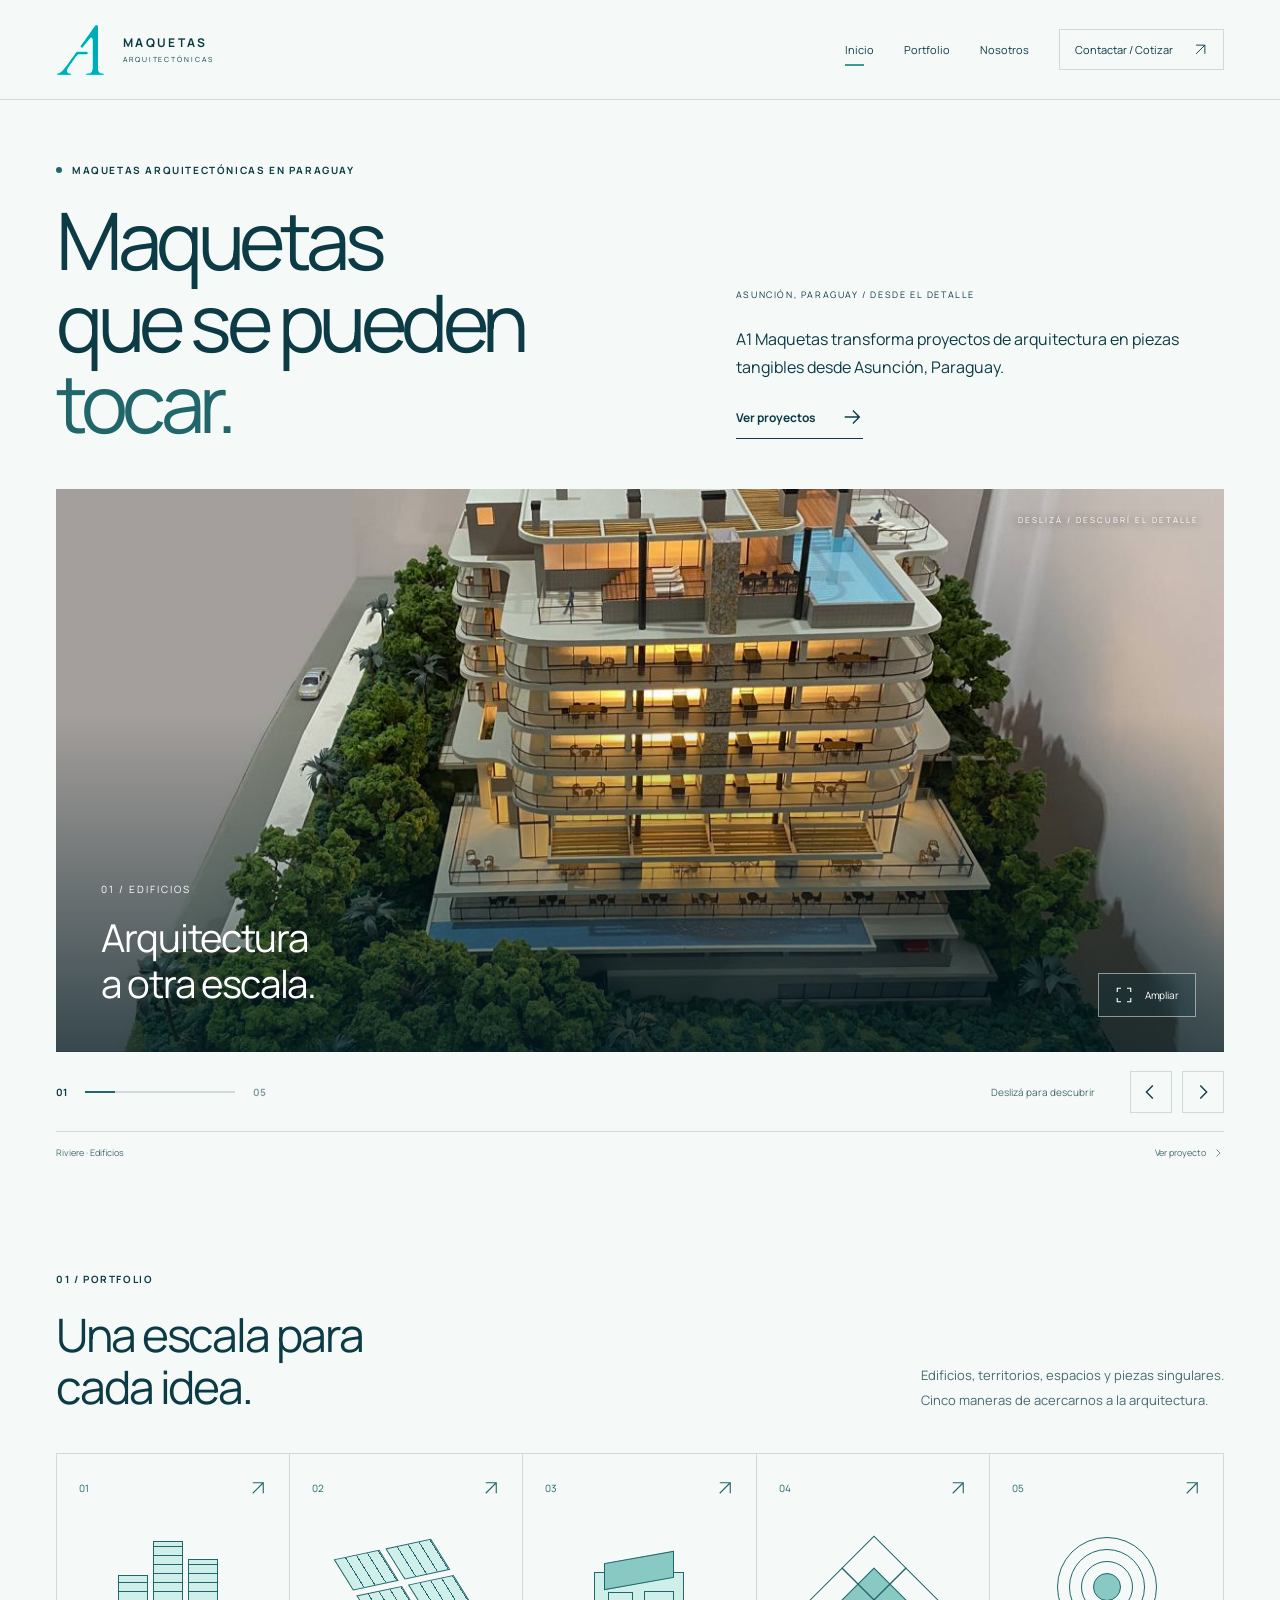
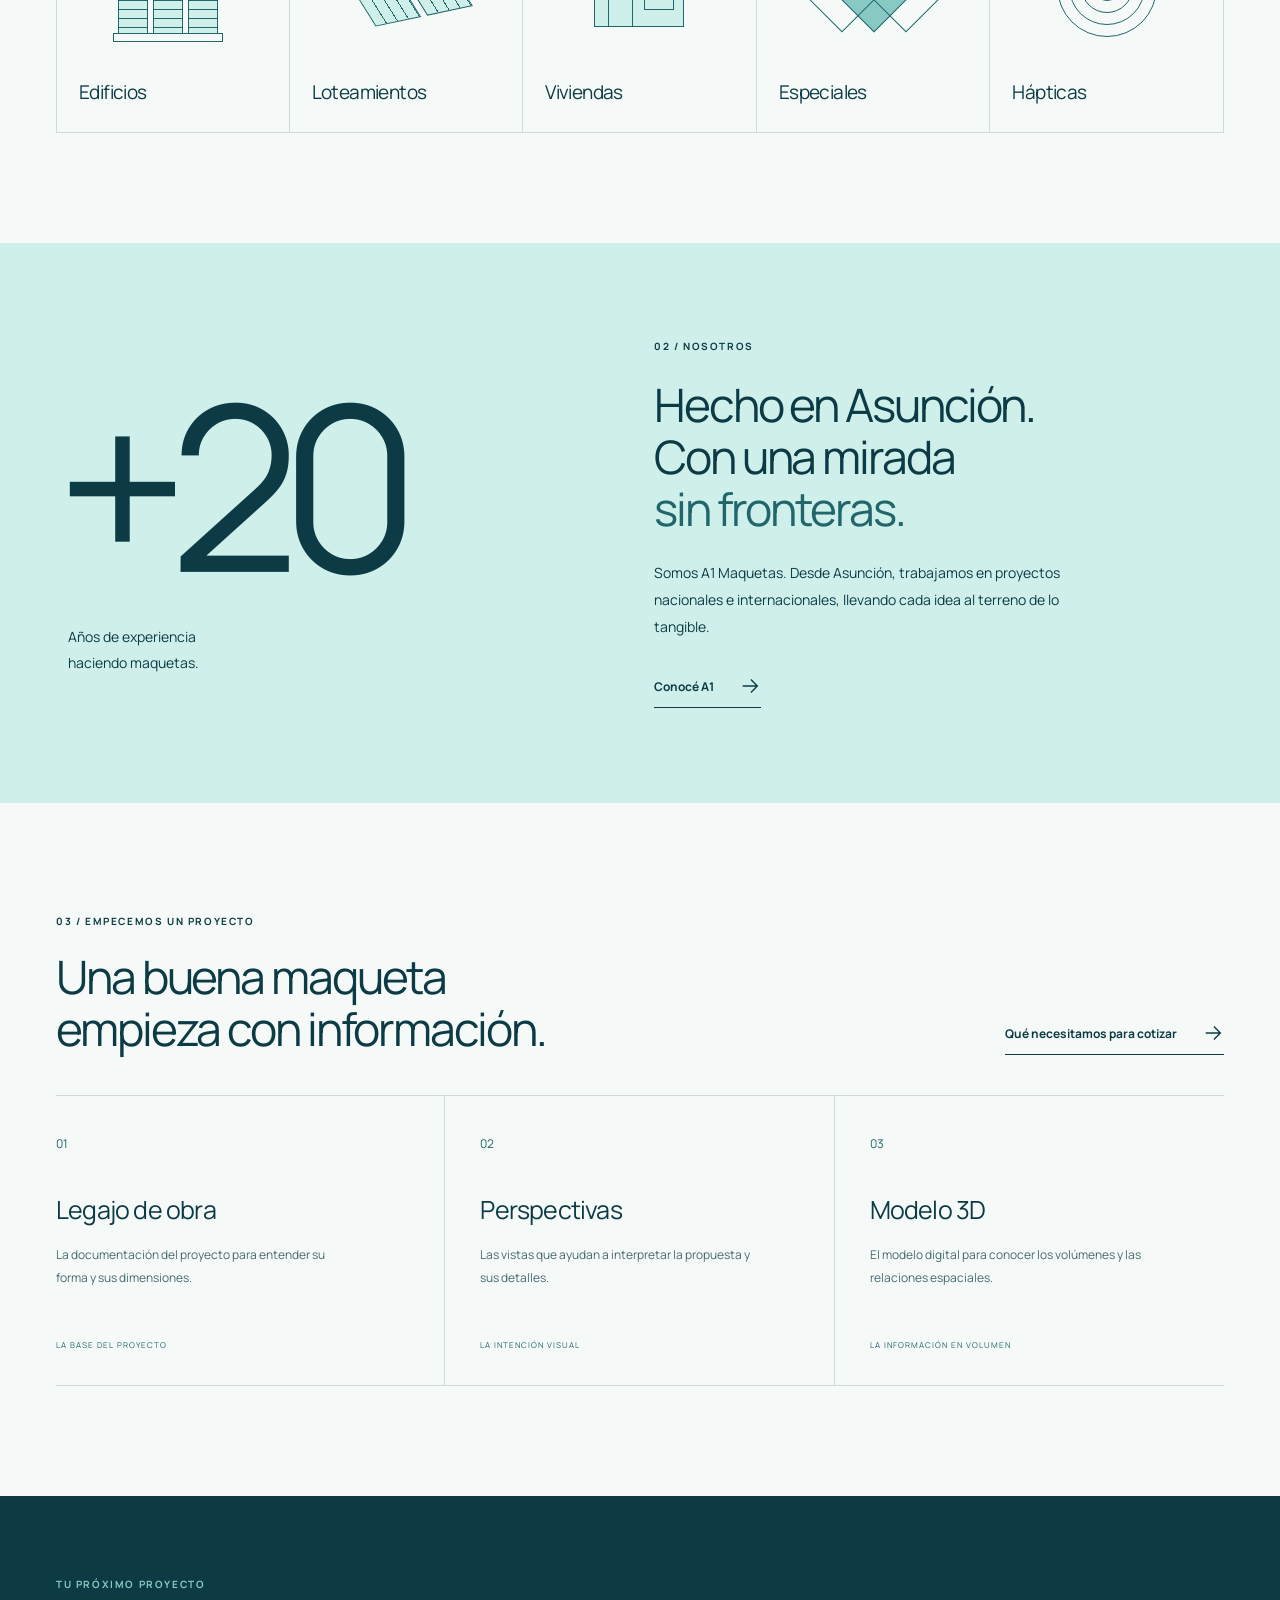
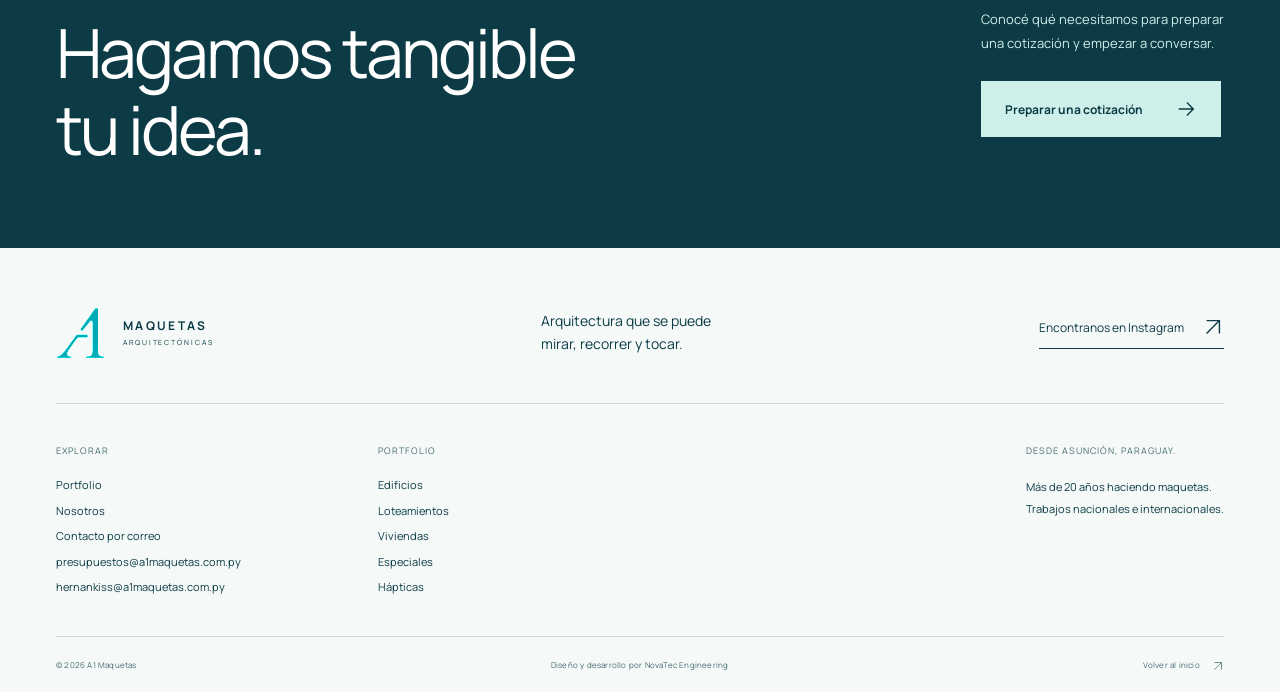
==== commit 0def94f1: "Improve A1 SEO content and structured navigation" ====
--- a/index.html
+++ b/index.html
@@ -1 +1 @@
-<!doctype html><html lang="es"><head><script async src="https://www.googletagmanager.com/gtm.js?id=GTM-W7BB88ZN"></script><script>window.dataLayer = window.dataLayer || [];function gtag(){dataLayer.push(arguments);}gtag('js', new Date());</script><meta charset="utf-8"><meta name="viewport" content="width=device-width, initial-scale=1"><meta name="theme-color" content="#0C3B45"><meta name="robots" content="index,follow,max-image-preview:large"><link rel="canonical" href="https://a1maquetas.com.py/"><meta property="og:url" content="https://a1maquetas.com.py/"><meta name="description" content="A1 Maquetas. Más de 20 años haciendo maquetas en Asunción, con trabajos nacionales e internacionales. Explorá nuestro portfolio."><meta property="og:title" content="Maquetas arquitectónicas en Asunción | A1 Maquetas"><meta property="og:description" content="A1 Maquetas. Más de 20 años haciendo maquetas en Asunción, con trabajos nacionales e internacionales. Explorá nuestro portfolio."><meta property="og:type" content="website"><meta property="og:locale" content="es_PY"><meta property="og:image" content="https://a1maquetas.com.py/assets/photos/riviere-1.jpg"><meta property="og:image:alt" content="Maqueta Riviere de A1 Maquetas"><meta name="twitter:card" content="summary_large_image"><title>Maquetas arquitectónicas en Asunción | A1 Maquetas</title><link rel="icon" type="image/png" href="assets/favicon-a1.png?v=20261105"><link rel="preload" href="assets/fonts/manrope-regular.ttf" as="font" type="font/ttf" crossorigin><link rel="stylesheet" href="a1.css?v=20261106d"><script defer src="a1.js?v=20261109a"></script></head><body id="top"><a class="skip" href="#contenido">Saltar al contenido</a><header class="header"><div class="shell header-inner"><a class="logo" href="index.html" aria-label="A1 Maquetas, inicio"><span class="logo-mark"><img src="assets/logo-a1.jpg" alt="" width="84" height="84"></span><span class="logo-word">MAQUETAS<span>ARQUITECTÓNICAS</span></span></a><button class="menu-toggle" aria-controls="main-nav" aria-expanded="false"><span>Menú</span><span class="menu-lines" aria-hidden="true"></span></button><nav class="main-nav" id="main-nav" aria-label="Navegación principal"><a href="index.html" aria-current="page">Inicio</a><a href="proyectos.html" >Portfolio</a><a href="nosotros.html" >Nosotros</a><a class="nav-quote" href="cotizacion.html" >Contactar / Cotizar <svg class="icon" viewBox="0 0 24 24" fill="none" stroke="currentColor" stroke-width="1.5" aria-hidden="true"><path d="M5 19 19 5M5 5h14v14"/></svg></a></nav></div></header><main id="contenido"><section class="home-intro shell"><div><span class="eyebrow"><i></i>Maquetas arquitectónicas</span><h1>Ideas que se<br>pueden <em>tocar.</em></h1></div><div class="intro-aside"><span class="small-caps">Asunción, Paraguay / Desde el detalle</span><p>Más de 20 años convirtiendo<br>proyectos en experiencias tangibles.</p><a class="text-link" href="proyectos.html">Ver proyectos <svg class="icon" viewBox="0 0 24 24" fill="none" stroke="currentColor" stroke-width="1.5" aria-hidden="true"><path d="M4 12h15M13 5l7 7-7 7"/></svg></a></div></section><section class="gallery shell" aria-label="Fotografías del trabajo de A1" aria-roledescription="carrusel" tabindex="0"><div class="gallery-stage"><figure class="gallery-slide is-active" data-slide="0" data-caption="Riviere · Edificios" data-href="edificios.html#proyecto-3" role="group" aria-roledescription="diapositiva" aria-label="1 de 5"><img src="assets/photos/riviere-1.jpg" fetchpriority="high" alt="Vista general de la maqueta del edificio Riviere"><figcaption><span>01 / Edificios</span><strong>Arquitectura<br>a otra escala.</strong></figcaption></figure><figure class="gallery-slide" data-slide="1" data-caption="Sunset Village · Loteamientos" data-href="loteamientos.html#proyecto-1" role="group" aria-roledescription="diapositiva" aria-label="2 de 5" hidden><img src="assets/photos/village-1.jpg" loading="lazy" alt="Maqueta del loteamiento Sunset Village"><figcaption><span>02 / Loteamientos</span><strong>Ideas que toman<br>territorio.</strong></figcaption></figure><figure class="gallery-slide" data-slide="2" data-caption="Turín · Viviendas" data-href="viviendas.html#proyecto-1" role="group" aria-roledescription="diapositiva" aria-label="3 de 5" hidden><img src="assets/photos/turin-1.jpg" loading="lazy" alt="Maqueta de vivienda del proyecto Turín"><figcaption><span>03 / Viviendas</span><strong>Cada espacio<br>cuenta una historia.</strong></figcaption></figure><figure class="gallery-slide" data-slide="3" data-caption="UNVES · Especiales" data-href="especiales.html#proyecto-2" role="group" aria-roledescription="diapositiva" aria-label="4 de 5" hidden><img src="assets/photos/unves-1.jpg" loading="lazy" alt="Vista general de la maqueta del proyecto UNVES"><figcaption><span>04 / Especiales</span><strong>Una mirada<br>al conjunto.</strong></figcaption></figure><figure class="gallery-slide" data-slide="4" data-caption="Palacio López · Hápticas" data-href="hapticas.html#proyecto-1" role="group" aria-roledescription="diapositiva" aria-label="5 de 5" hidden><img src="assets/photos/lopez-1.jpg" loading="lazy" alt="Maqueta háptica del Palacio López"><figcaption><span>05 / Hápticas</span><strong>La arquitectura<br>también se toca.</strong></figcaption></figure><button class="gallery-expand" type="button" aria-label="Ampliar fotografía actual"><svg class="icon" viewBox="0 0 24 24" fill="none" stroke="currentColor" stroke-width="1.5" aria-hidden="true"><path d="M8 3H3v5m13-5h5v5M3 16v5h5m8 0h5v-5"/></svg><span>Ampliar</span></button><span class="gallery-side-label" aria-hidden="true">DESLIZÁ / DESCUBRÍ EL DETALLE</span></div><div class="gallery-toolbar"><div class="gallery-index"><span id="slideNumber">01</span><span class="gallery-track"><i></i></span><span>05</span></div><p class="gallery-hint">Deslizá para descubrir</p><div class="gallery-controls"><button type="button" data-gallery-prev aria-label="Fotografía anterior"><svg class="icon" viewBox="0 0 24 24" fill="none" stroke="currentColor" stroke-width="1.5" aria-hidden="true"><path d="m14 5-7 7 7 7"/></svg></button><button type="button" data-gallery-next aria-label="Fotografía siguiente"><svg class="icon" viewBox="0 0 24 24" fill="none" stroke="currentColor" stroke-width="1.5" aria-hidden="true"><path d="m9 5 7 7-7 7"/></svg></button></div></div><div class="gallery-source"><span id="slideCaption" aria-live="polite">Riviere · Edificios</span><a id="slideSource" href="edificios.html#proyecto-3">Ver proyecto <svg class="icon" viewBox="0 0 24 24" fill="none" stroke="currentColor" stroke-width="1.5" aria-hidden="true"><path d="m9 5 7 7-7 7"/></svg></a></div></section><section class="portfolio-section shell"><div class="section-heading"><div><span class="eyebrow">01 / Portfolio</span><h2>Una escala para<br>cada idea.</h2></div><p>Edificios, territorios, espacios y piezas singulares.<br>Cinco maneras de acercarnos a la arquitectura.</p></div><div class="category-grid"><a class="category-tile" href="edificios.html"><div class="tile-top"><span>01</span><svg class="icon" viewBox="0 0 24 24" fill="none" stroke="currentColor" stroke-width="1.5" aria-hidden="true"><path d="M5 19 19 5M5 5h14v14"/></svg></div><div class="category-symbol symbol-edificios" aria-hidden="true"><i></i><i></i><i></i><i></i></div><div class="tile-bottom"><h3>Edificios</h3></div></a><a class="category-tile" href="loteamientos.html"><div class="tile-top"><span>02</span><svg class="icon" viewBox="0 0 24 24" fill="none" stroke="currentColor" stroke-width="1.5" aria-hidden="true"><path d="M5 19 19 5M5 5h14v14"/></svg></div><div class="category-symbol symbol-loteamientos" aria-hidden="true"><i></i><i></i><i></i><i></i></div><div class="tile-bottom"><h3>Loteamientos</h3></div></a><a class="category-tile" href="viviendas.html"><div class="tile-top"><span>03</span><svg class="icon" viewBox="0 0 24 24" fill="none" stroke="currentColor" stroke-width="1.5" aria-hidden="true"><path d="M5 19 19 5M5 5h14v14"/></svg></div><div class="category-symbol symbol-viviendas" aria-hidden="true"><i></i><i></i><i></i><i></i></div><div class="tile-bottom"><h3>Viviendas</h3></div></a><a class="category-tile" href="especiales.html"><div class="tile-top"><span>04</span><svg class="icon" viewBox="0 0 24 24" fill="none" stroke="currentColor" stroke-width="1.5" aria-hidden="true"><path d="M5 19 19 5M5 5h14v14"/></svg></div><div class="category-symbol symbol-especiales" aria-hidden="true"><i></i><i></i><i></i><i></i></div><div class="tile-bottom"><h3>Especiales</h3></div></a><a class="category-tile" href="hapticas.html"><div class="tile-top"><span>05</span><svg class="icon" viewBox="0 0 24 24" fill="none" stroke="currentColor" stroke-width="1.5" aria-hidden="true"><path d="M5 19 19 5M5 5h14v14"/></svg></div><div class="category-symbol symbol-hapticas" aria-hidden="true"><i></i><i></i><i></i><i></i></div><div class="tile-bottom"><h3>Hápticas</h3></div></a></div></section><section class="about-band"><div class="shell about-grid"><div class="experience-number"><span>+20</span><p>Años de experiencia<br>haciendo maquetas.</p></div><div><span class="eyebrow">02 / Nosotros</span><h2>Hecho en Asunción.<br>Con una mirada<br><em>sin fronteras.</em></h2><p>Somos A1 Maquetas. Desde Asunción, trabajamos en proyectos nacionales e internacionales, llevando cada idea al terreno de lo tangible.</p><a class="text-link" href="nosotros.html">Conocé A1 <svg class="icon" viewBox="0 0 24 24" fill="none" stroke="currentColor" stroke-width="1.5" aria-hidden="true"><path d="M4 12h15M13 5l7 7-7 7"/></svg></a></div></div></section><section class="quote-preview shell"><div class="section-heading"><div><span class="eyebrow">03 / Empecemos un proyecto</span><h2>Una buena maqueta<br>empieza con información.</h2></div><a class="text-link" href="cotizacion.html">Qué necesitamos para cotizar <svg class="icon" viewBox="0 0 24 24" fill="none" stroke="currentColor" stroke-width="1.5" aria-hidden="true"><path d="M4 12h15M13 5l7 7-7 7"/></svg></a></div><div class="requirements"><article><span class="require-number">01</span><h3>Legajo de obra</h3><p>La documentación del proyecto para entender su forma y sus dimensiones.</p><span class="require-tag">La base del proyecto</span></article><article><span class="require-number">02</span><h3>Perspectivas</h3><p>Las vistas que ayudan a interpretar la propuesta y sus detalles.</p><span class="require-tag">La intención visual</span></article><article><span class="require-number">03</span><h3>Modelo 3D</h3><p>El modelo digital para conocer los volúmenes y las relaciones espaciales.</p><span class="require-tag">La información en volumen</span></article></div></section><section class="cta"><div class="shell cta-inner"><div><span class="eyebrow">Tu próximo proyecto</span><h2>Hagamos tangible<br>tu idea.</h2></div><div><p>Conocé qué necesitamos para preparar<br>una cotización y empezar a conversar.</p><a class="button button-light" href="cotizacion.html">Preparar una cotización <svg class="icon" viewBox="0 0 24 24" fill="none" stroke="currentColor" stroke-width="1.5" aria-hidden="true"><path d="M4 12h15M13 5l7 7-7 7"/></svg></a></div></div></section></main><footer class="footer"><div class="shell"><div class="footer-top"><a class="logo" href="index.html" aria-label="A1 Maquetas, inicio"><span class="logo-mark"><img src="assets/logo-a1.jpg" alt="" width="84" height="84"></span><span class="logo-word">MAQUETAS<span>ARQUITECTÓNICAS</span></span></a><p>Arquitectura que se puede<br>mirar, recorrer y tocar.</p><a class="footer-social" href="https://www.instagram.com/a1maquetas/" target="_blank" rel="noopener noreferrer">Encontranos en Instagram <svg class="icon" viewBox="0 0 24 24" fill="none" stroke="currentColor" stroke-width="1.5" aria-hidden="true"><path d="M5 19 19 5M5 5h14v14"/></svg></a></div><div class="footer-links"><div><span>Explorar</span><a href="proyectos.html">Portfolio</a><a href="nosotros.html">Nosotros</a><a href="cotizacion.html">Contacto por correo</a><a href="mailto:presupuestos@a1maquetas.com.py">presupuestos@a1maquetas.com.py</a><a href="mailto:hernankiss@a1maquetas.com.py">hernankiss@a1maquetas.com.py</a></div><div><span>Portfolio</span><a href="edificios.html">Edificios</a><a href="loteamientos.html">Loteamientos</a><a href="viviendas.html">Viviendas</a><a href="especiales.html">Especiales</a><a href="hapticas.html">Hápticas</a></div><div class="footer-place"><span>Desde Asunción, Paraguay.</span><p>Más de 20 años haciendo maquetas.<br>Trabajos nacionales e internacionales.</p></div></div><div class="footer-bottom"><span>© 2026 A1 Maquetas</span><span>Diseño y desarrollo por NovaTec Engineering</span><a href="#top">Volver al inicio <svg class="icon" viewBox="0 0 24 24" fill="none" stroke="currentColor" stroke-width="1.5" aria-hidden="true"><path d="M5 19 19 5M5 5h14v14"/></svg></a></div></div></footer><dialog class="lightbox" id="lightbox" aria-label="Fotografía ampliada"><button class="lightbox-close" aria-label="Cerrar fotografía"><svg class="icon" viewBox="0 0 24 24" fill="none" stroke="currentColor" stroke-width="1.5" aria-hidden="true"><path d="m6 6 12 12M6 18 18 6"/></svg></button><img src="assets/photos/a1-residencial.jpg" alt=""><p></p></dialog></body></html>+<!doctype html><html lang="es"><head><script async src="https://www.googletagmanager.com/gtm.js?id=GTM-W7BB88ZN"></script><script>window.dataLayer = window.dataLayer || [];function gtag(){dataLayer.push(arguments);}gtag('js', new Date());</script><meta charset="utf-8"><meta name="viewport" content="width=device-width, initial-scale=1"><meta name="theme-color" content="#0C3B45"><meta name="robots" content="index,follow,max-image-preview:large"><link rel="canonical" href="https://a1maquetas.com.py/"><meta property="og:url" content="https://a1maquetas.com.py/"><meta name="description" content="A1 Maquetas: maquetas arquitectónicas de edificios, viviendas y proyectos a escala. Taller en Asunción con trabajos en Paraguay y el exterior."><meta property="og:title" content="A1 Maquetas | Maquetas arquitectónicas en Paraguay"><meta property="og:description" content="A1 Maquetas: maquetas arquitectónicas de edificios, viviendas y proyectos a escala. Taller en Asunción con trabajos en Paraguay y el exterior."><meta property="og:type" content="website"><meta property="og:locale" content="es_PY"><meta property="og:site_name" content="A1 Maquetas"><meta property="og:image" content="https://a1maquetas.com.py/assets/photos/riviere-1.jpg"><meta property="og:image:alt" content="Maqueta Riviere de A1 Maquetas"><meta name="twitter:card" content="summary_large_image"><title>A1 Maquetas | Maquetas arquitectónicas en Paraguay</title><link rel="icon" type="image/png" href="assets/favicon-a1.png?v=20261105"><link rel="preload" href="assets/fonts/manrope-regular.ttf" as="font" type="font/ttf" crossorigin><link rel="stylesheet" href="a1.css?v=20261106d"><script defer src="a1.js?v=20261109a"></script><script type="application/ld+json">{"@context": "https://schema.org", "@graph": [{"@type": "Organization", "@id": "https://a1maquetas.com.py/#organization", "name": "A1 Maquetas", "url": "https://a1maquetas.com.py/", "logo": "https://a1maquetas.com.py/assets/logo-a1.jpg", "email": "presupuestos@a1maquetas.com.py", "sameAs": ["https://www.instagram.com/a1maquetas/"], "areaServed": "Paraguay"}, {"@type": "WebSite", "@id": "https://a1maquetas.com.py/#website", "url": "https://a1maquetas.com.py/", "name": "A1 Maquetas", "publisher": {"@id": "https://a1maquetas.com.py/#organization"}, "inLanguage": "es-PY"}, {"@type": "WebPage", "@id": "https://a1maquetas.com.py/#webpage", "url": "https://a1maquetas.com.py/", "name": "A1 Maquetas | Maquetas arquitectónicas en Paraguay", "description": "A1 Maquetas: maquetas arquitectónicas de edificios, viviendas y proyectos a escala. Taller en Asunción con trabajos en Paraguay y el exterior.", "inLanguage": "es-PY", "isPartOf": {"@id": "https://a1maquetas.com.py/#website"}, "about": {"@id": "https://a1maquetas.com.py/#organization"}}]}</script></head><body id="top"><a class="skip" href="#contenido">Saltar al contenido</a><header class="header"><div class="shell header-inner"><a class="logo" href="./" aria-label="A1 Maquetas, inicio"><span class="logo-mark"><img src="assets/logo-a1.jpg" alt="" width="84" height="84"></span><span class="logo-word">MAQUETAS<span>ARQUITECTÓNICAS</span></span></a><button class="menu-toggle" aria-controls="main-nav" aria-expanded="false"><span>Menú</span><span class="menu-lines" aria-hidden="true"></span></button><nav class="main-nav" id="main-nav" aria-label="Navegación principal"><a href="./" aria-current="page">Inicio</a><a href="proyectos.html" >Portfolio</a><a href="nosotros.html" >Nosotros</a><a class="nav-quote" href="cotizacion.html" >Contactar / Cotizar <svg class="icon" viewBox="0 0 24 24" fill="none" stroke="currentColor" stroke-width="1.5" aria-hidden="true"><path d="M5 19 19 5M5 5h14v14"/></svg></a></nav></div></header><main id="contenido"><section class="home-intro shell"><div><span class="eyebrow"><i></i>Maquetas arquitectónicas en Paraguay</span><h1>Maquetas<br>que se pueden <em>tocar.</em></h1></div><div class="intro-aside"><span class="small-caps">Asunción, Paraguay / Desde el detalle</span><p>A1 Maquetas transforma proyectos de arquitectura en piezas tangibles desde Asunción, Paraguay.</p><a class="text-link" href="proyectos.html">Ver proyectos <svg class="icon" viewBox="0 0 24 24" fill="none" stroke="currentColor" stroke-width="1.5" aria-hidden="true"><path d="M4 12h15M13 5l7 7-7 7"/></svg></a></div></section><section class="gallery shell" aria-label="Fotografías del trabajo de A1" aria-roledescription="carrusel" tabindex="0"><div class="gallery-stage"><figure class="gallery-slide is-active" data-slide="0" data-caption="Riviere · Edificios" data-href="edificios.html#proyecto-3" role="group" aria-roledescription="diapositiva" aria-label="1 de 5"><img src="assets/photos/riviere-1.jpg" fetchpriority="high" alt="Vista general de la maqueta del edificio Riviere"><figcaption><span>01 / Edificios</span><strong>Arquitectura<br>a otra escala.</strong></figcaption></figure><figure class="gallery-slide" data-slide="1" data-caption="Sunset Village · Loteamientos" data-href="loteamientos.html#proyecto-1" role="group" aria-roledescription="diapositiva" aria-label="2 de 5" hidden><img src="assets/photos/village-1.jpg" loading="lazy" alt="Maqueta del loteamiento Sunset Village"><figcaption><span>02 / Loteamientos</span><strong>Ideas que toman<br>territorio.</strong></figcaption></figure><figure class="gallery-slide" data-slide="2" data-caption="Turín · Viviendas" data-href="viviendas.html#proyecto-1" role="group" aria-roledescription="diapositiva" aria-label="3 de 5" hidden><img src="assets/photos/turin-1.jpg" loading="lazy" alt="Maqueta de vivienda del proyecto Turín"><figcaption><span>03 / Viviendas</span><strong>Cada espacio<br>cuenta una historia.</strong></figcaption></figure><figure class="gallery-slide" data-slide="3" data-caption="UNVES · Especiales" data-href="especiales.html#proyecto-2" role="group" aria-roledescription="diapositiva" aria-label="4 de 5" hidden><img src="assets/photos/unves-1.jpg" loading="lazy" alt="Vista general de la maqueta del proyecto UNVES"><figcaption><span>04 / Especiales</span><strong>Una mirada<br>al conjunto.</strong></figcaption></figure><figure class="gallery-slide" data-slide="4" data-caption="Palacio López · Hápticas" data-href="hapticas.html#proyecto-1" role="group" aria-roledescription="diapositiva" aria-label="5 de 5" hidden><img src="assets/photos/lopez-1.jpg" loading="lazy" alt="Maqueta háptica del Palacio López"><figcaption><span>05 / Hápticas</span><strong>La arquitectura<br>también se toca.</strong></figcaption></figure><button class="gallery-expand" type="button" aria-label="Ampliar fotografía actual"><svg class="icon" viewBox="0 0 24 24" fill="none" stroke="currentColor" stroke-width="1.5" aria-hidden="true"><path d="M8 3H3v5m13-5h5v5M3 16v5h5m8 0h5v-5"/></svg><span>Ampliar</span></button><span class="gallery-side-label" aria-hidden="true">DESLIZÁ / DESCUBRÍ EL DETALLE</span></div><div class="gallery-toolbar"><div class="gallery-index"><span id="slideNumber">01</span><span class="gallery-track"><i></i></span><span>05</span></div><p class="gallery-hint">Deslizá para descubrir</p><div class="gallery-controls"><button type="button" data-gallery-prev aria-label="Fotografía anterior"><svg class="icon" viewBox="0 0 24 24" fill="none" stroke="currentColor" stroke-width="1.5" aria-hidden="true"><path d="m14 5-7 7 7 7"/></svg></button><button type="button" data-gallery-next aria-label="Fotografía siguiente"><svg class="icon" viewBox="0 0 24 24" fill="none" stroke="currentColor" stroke-width="1.5" aria-hidden="true"><path d="m9 5 7 7-7 7"/></svg></button></div></div><div class="gallery-source"><span id="slideCaption" aria-live="polite">Riviere · Edificios</span><a id="slideSource" href="edificios.html#proyecto-3">Ver proyecto <svg class="icon" viewBox="0 0 24 24" fill="none" stroke="currentColor" stroke-width="1.5" aria-hidden="true"><path d="m9 5 7 7-7 7"/></svg></a></div></section><section class="portfolio-section shell"><div class="section-heading"><div><span class="eyebrow">01 / Portfolio</span><h2>Una escala para<br>cada idea.</h2></div><p>Edificios, territorios, espacios y piezas singulares.<br>Cinco maneras de acercarnos a la arquitectura.</p></div><div class="category-grid"><a class="category-tile" href="edificios.html"><div class="tile-top"><span>01</span><svg class="icon" viewBox="0 0 24 24" fill="none" stroke="currentColor" stroke-width="1.5" aria-hidden="true"><path d="M5 19 19 5M5 5h14v14"/></svg></div><div class="category-symbol symbol-edificios" aria-hidden="true"><i></i><i></i><i></i><i></i></div><div class="tile-bottom"><h3>Edificios</h3></div></a><a class="category-tile" href="loteamientos.html"><div class="tile-top"><span>02</span><svg class="icon" viewBox="0 0 24 24" fill="none" stroke="currentColor" stroke-width="1.5" aria-hidden="true"><path d="M5 19 19 5M5 5h14v14"/></svg></div><div class="category-symbol symbol-loteamientos" aria-hidden="true"><i></i><i></i><i></i><i></i></div><div class="tile-bottom"><h3>Loteamientos</h3></div></a><a class="category-tile" href="viviendas.html"><div class="tile-top"><span>03</span><svg class="icon" viewBox="0 0 24 24" fill="none" stroke="currentColor" stroke-width="1.5" aria-hidden="true"><path d="M5 19 19 5M5 5h14v14"/></svg></div><div class="category-symbol symbol-viviendas" aria-hidden="true"><i></i><i></i><i></i><i></i></div><div class="tile-bottom"><h3>Viviendas</h3></div></a><a class="category-tile" href="especiales.html"><div class="tile-top"><span>04</span><svg class="icon" viewBox="0 0 24 24" fill="none" stroke="currentColor" stroke-width="1.5" aria-hidden="true"><path d="M5 19 19 5M5 5h14v14"/></svg></div><div class="category-symbol symbol-especiales" aria-hidden="true"><i></i><i></i><i></i><i></i></div><div class="tile-bottom"><h3>Especiales</h3></div></a><a class="category-tile" href="hapticas.html"><div class="tile-top"><span>05</span><svg class="icon" viewBox="0 0 24 24" fill="none" stroke="currentColor" stroke-width="1.5" aria-hidden="true"><path d="M5 19 19 5M5 5h14v14"/></svg></div><div class="category-symbol symbol-hapticas" aria-hidden="true"><i></i><i></i><i></i><i></i></div><div class="tile-bottom"><h3>Hápticas</h3></div></a></div></section><section class="about-band"><div class="shell about-grid"><div class="experience-number"><span>+20</span><p>Años de experiencia<br>haciendo maquetas.</p></div><div><span class="eyebrow">02 / Nosotros</span><h2>Hecho en Asunción.<br>Con una mirada<br><em>sin fronteras.</em></h2><p>Somos A1 Maquetas. Desde Asunción, trabajamos en proyectos nacionales e internacionales, llevando cada idea al terreno de lo tangible.</p><a class="text-link" href="nosotros.html">Conocé A1 <svg class="icon" viewBox="0 0 24 24" fill="none" stroke="currentColor" stroke-width="1.5" aria-hidden="true"><path d="M4 12h15M13 5l7 7-7 7"/></svg></a></div></div></section><section class="quote-preview shell"><div class="section-heading"><div><span class="eyebrow">03 / Empecemos un proyecto</span><h2>Una buena maqueta<br>empieza con información.</h2></div><a class="text-link" href="cotizacion.html">Qué necesitamos para cotizar <svg class="icon" viewBox="0 0 24 24" fill="none" stroke="currentColor" stroke-width="1.5" aria-hidden="true"><path d="M4 12h15M13 5l7 7-7 7"/></svg></a></div><div class="requirements"><article><span class="require-number">01</span><h3>Legajo de obra</h3><p>La documentación del proyecto para entender su forma y sus dimensiones.</p><span class="require-tag">La base del proyecto</span></article><article><span class="require-number">02</span><h3>Perspectivas</h3><p>Las vistas que ayudan a interpretar la propuesta y sus detalles.</p><span class="require-tag">La intención visual</span></article><article><span class="require-number">03</span><h3>Modelo 3D</h3><p>El modelo digital para conocer los volúmenes y las relaciones espaciales.</p><span class="require-tag">La información en volumen</span></article></div></section><section class="cta"><div class="shell cta-inner"><div><span class="eyebrow">Tu próximo proyecto</span><h2>Hagamos tangible<br>tu idea.</h2></div><div><p>Conocé qué necesitamos para preparar<br>una cotización y empezar a conversar.</p><a class="button button-light" href="cotizacion.html">Preparar una cotización <svg class="icon" viewBox="0 0 24 24" fill="none" stroke="currentColor" stroke-width="1.5" aria-hidden="true"><path d="M4 12h15M13 5l7 7-7 7"/></svg></a></div></div></section></main><footer class="footer"><div class="shell"><div class="footer-top"><a class="logo" href="./" aria-label="A1 Maquetas, inicio"><span class="logo-mark"><img src="assets/logo-a1.jpg" alt="" width="84" height="84"></span><span class="logo-word">MAQUETAS<span>ARQUITECTÓNICAS</span></span></a><p>Arquitectura que se puede<br>mirar, recorrer y tocar.</p><a class="footer-social" href="https://www.instagram.com/a1maquetas/" target="_blank" rel="noopener noreferrer">Encontranos en Instagram <svg class="icon" viewBox="0 0 24 24" fill="none" stroke="currentColor" stroke-width="1.5" aria-hidden="true"><path d="M5 19 19 5M5 5h14v14"/></svg></a></div><div class="footer-links"><div><span>Explorar</span><a href="proyectos.html">Portfolio</a><a href="nosotros.html">Nosotros</a><a href="cotizacion.html">Contacto por correo</a><a href="mailto:presupuestos@a1maquetas.com.py">presupuestos@a1maquetas.com.py</a><a href="mailto:hernankiss@a1maquetas.com.py">hernankiss@a1maquetas.com.py</a></div><div><span>Portfolio</span><a href="edificios.html">Edificios</a><a href="loteamientos.html">Loteamientos</a><a href="viviendas.html">Viviendas</a><a href="especiales.html">Especiales</a><a href="hapticas.html">Hápticas</a></div><div class="footer-place"><span>Desde Asunción, Paraguay.</span><p>Más de 20 años haciendo maquetas.<br>Trabajos nacionales e internacionales.</p></div></div><div class="footer-bottom"><span>© 2026 A1 Maquetas</span><span>Diseño y desarrollo por NovaTec Engineering</span><a href="#top">Volver al inicio <svg class="icon" viewBox="0 0 24 24" fill="none" stroke="currentColor" stroke-width="1.5" aria-hidden="true"><path d="M5 19 19 5M5 5h14v14"/></svg></a></div></div></footer><dialog class="lightbox" id="lightbox" aria-label="Fotografía ampliada"><button class="lightbox-close" aria-label="Cerrar fotografía"><svg class="icon" viewBox="0 0 24 24" fill="none" stroke="currentColor" stroke-width="1.5" aria-hidden="true"><path d="m6 6 12 12M6 18 18 6"/></svg></button><img src="assets/photos/a1-residencial.jpg" alt=""><p></p></dialog></body></html>
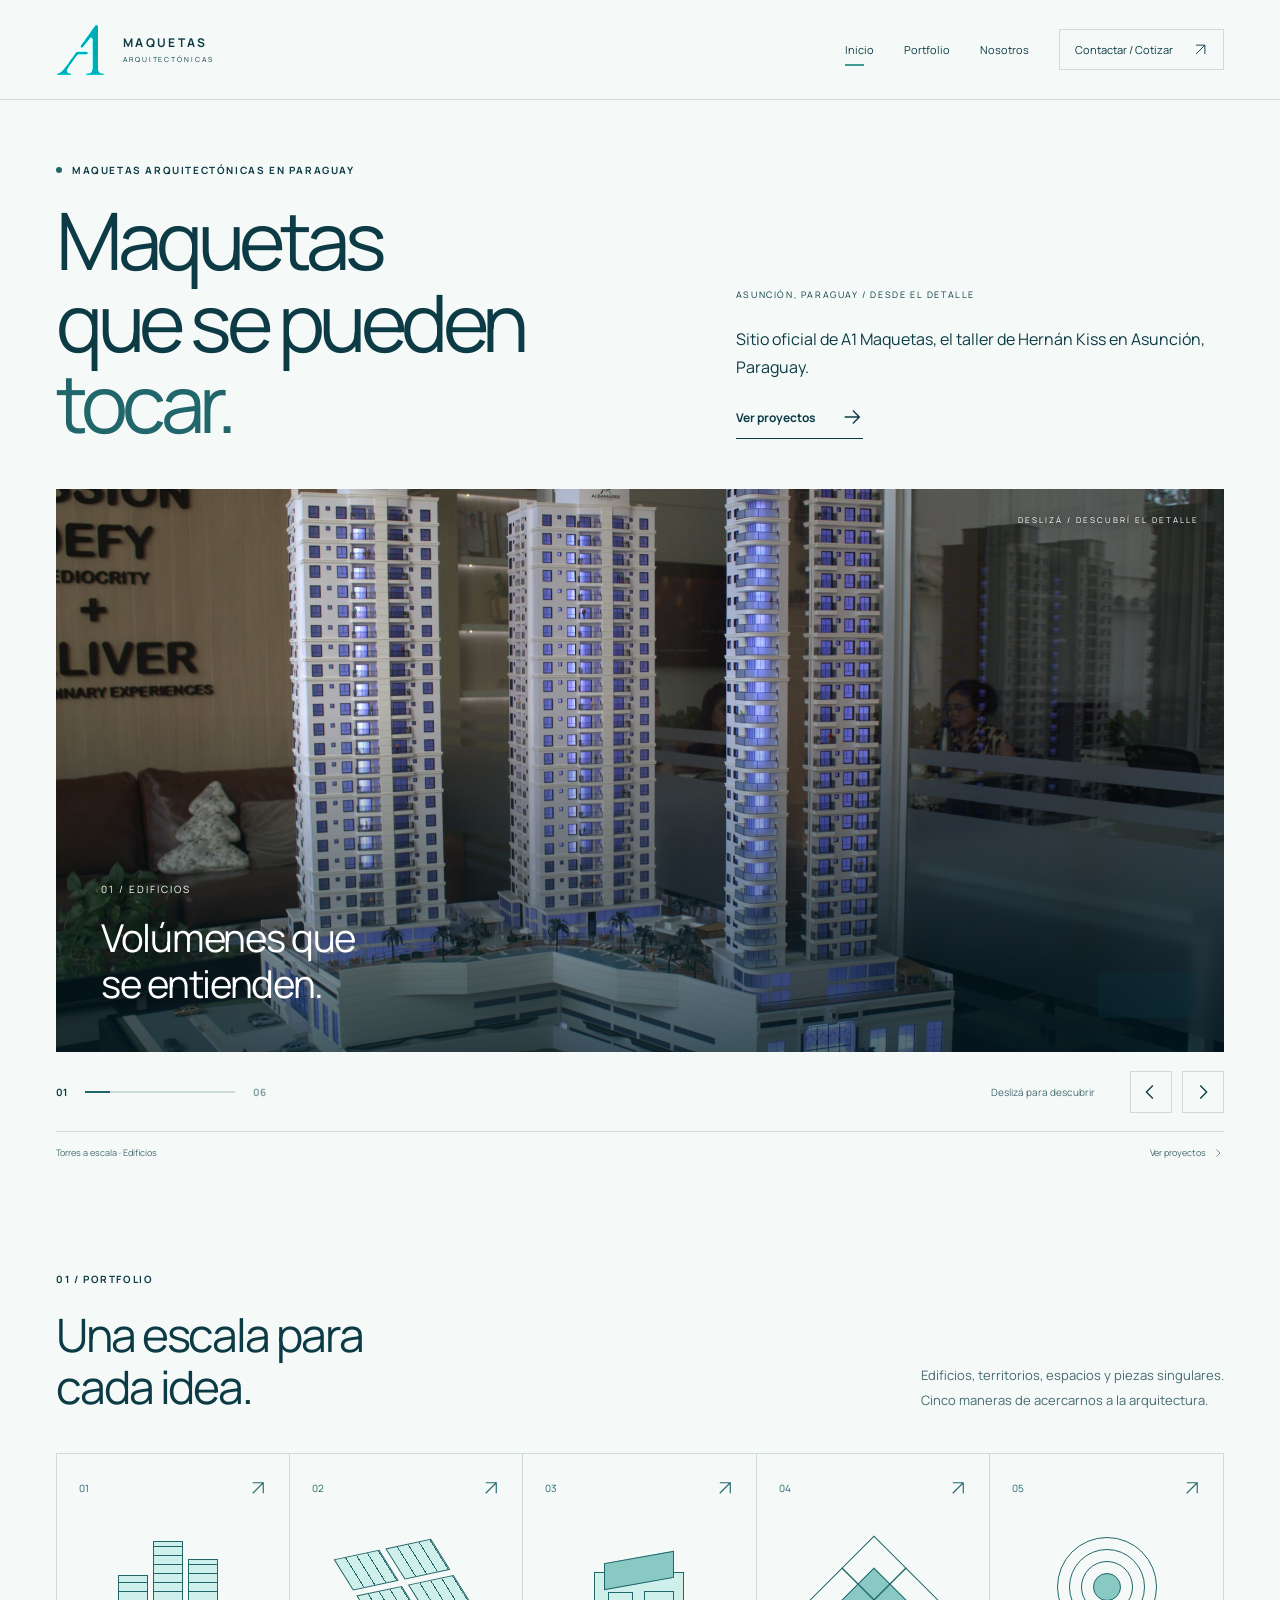
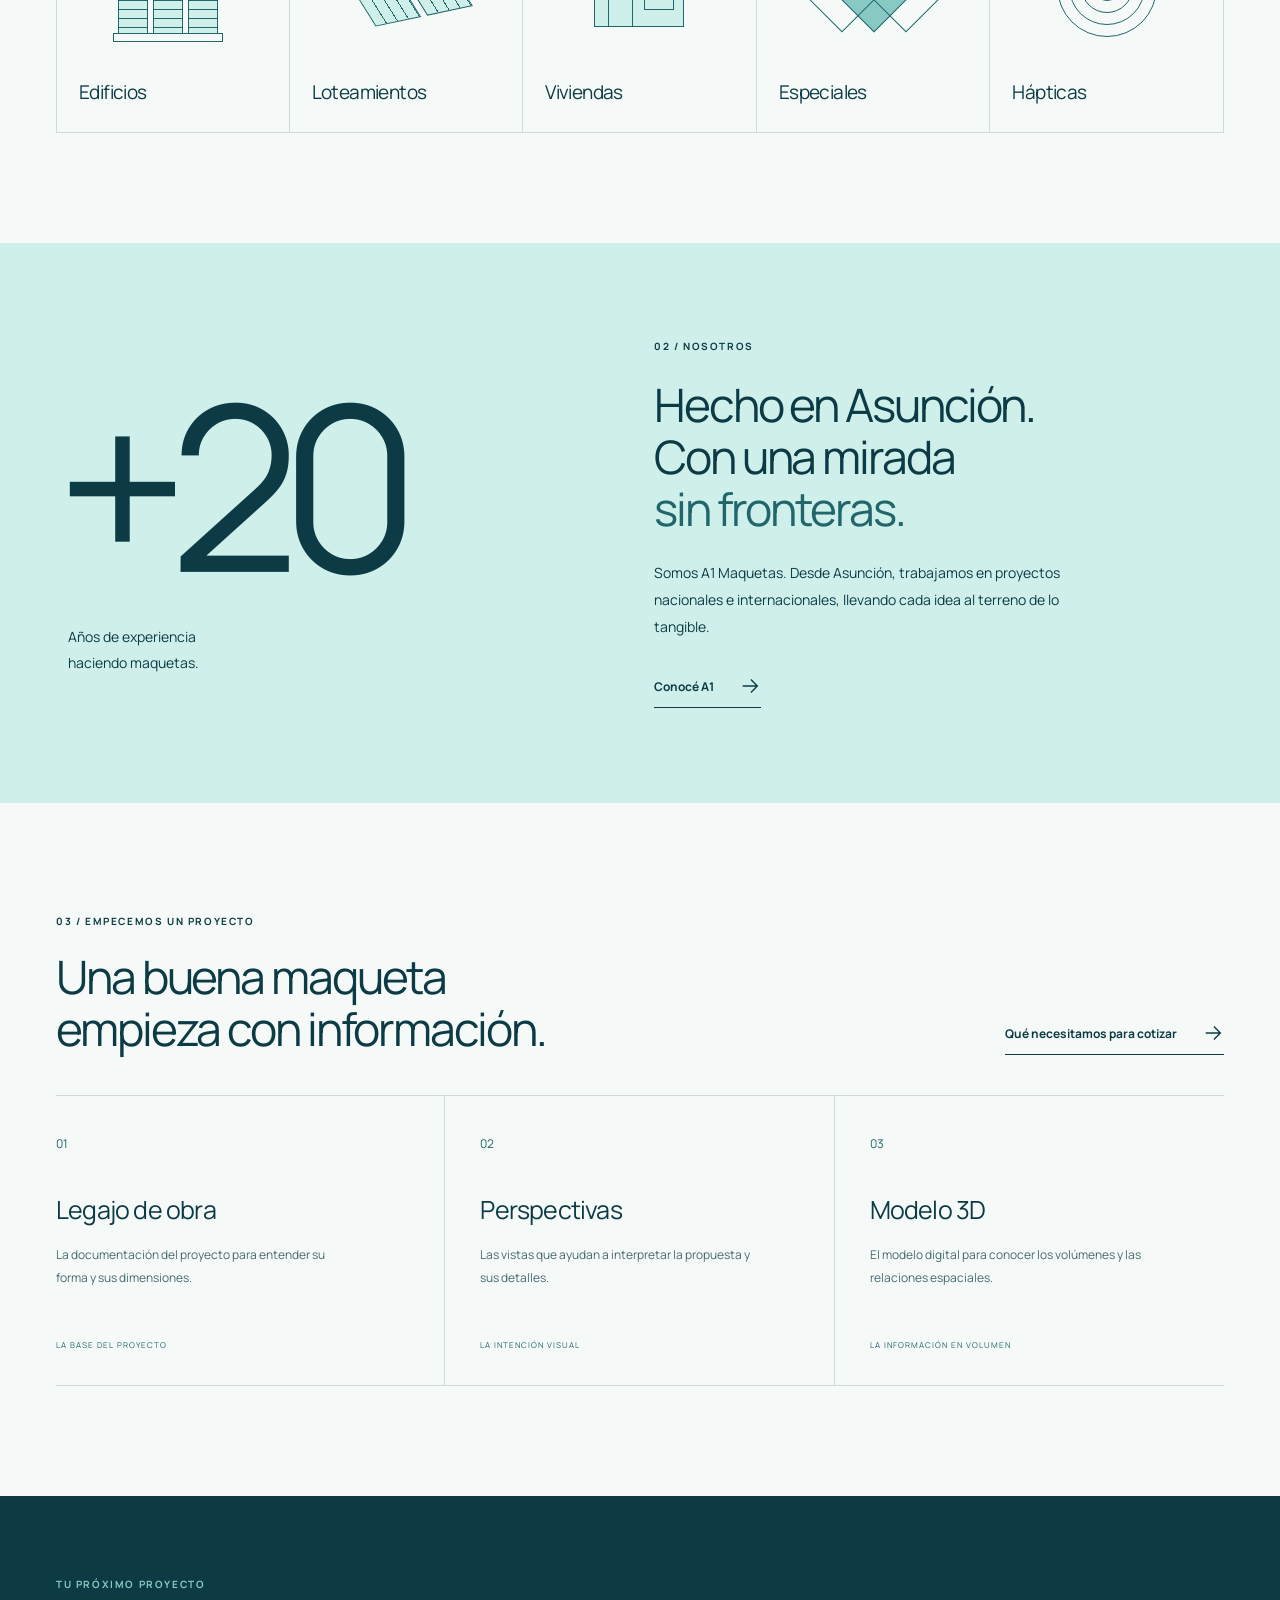
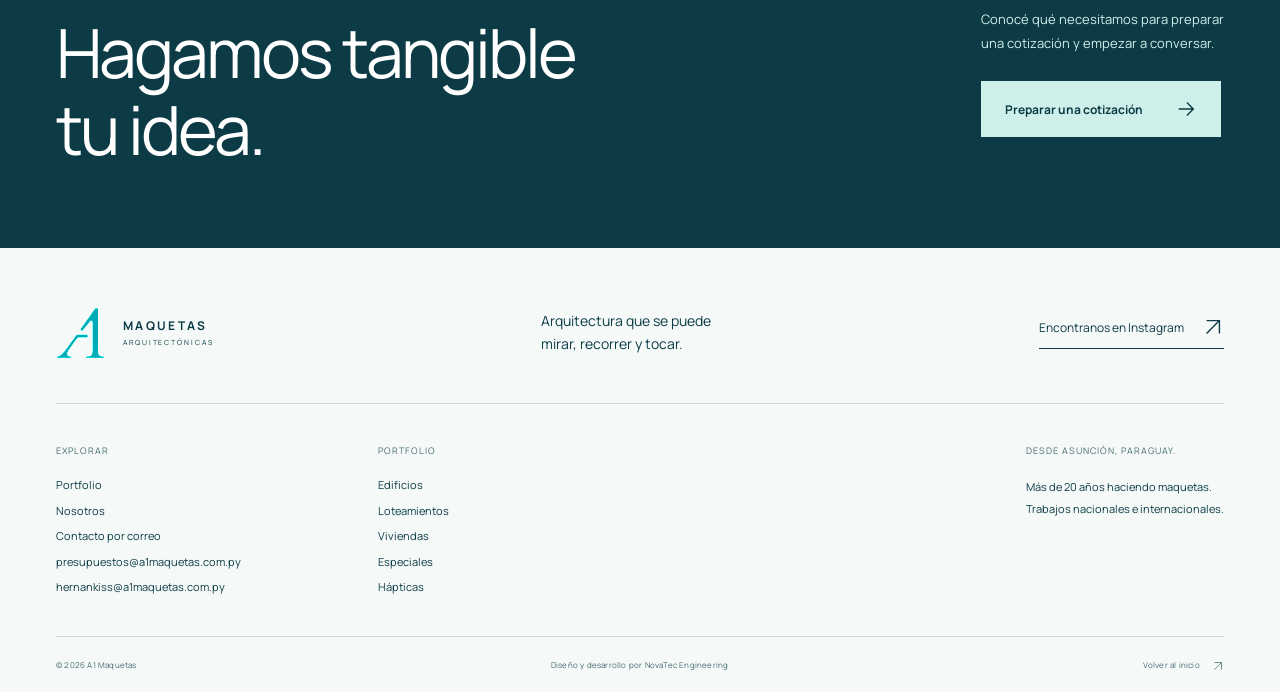
==== commit 58affb04: "Use A1 selected homepage photos and clarify official site" ====
--- a/index.html
+++ b/index.html
@@ -1 +1 @@
-<!doctype html><html lang="es"><head><script async src="https://www.googletagmanager.com/gtm.js?id=GTM-W7BB88ZN"></script><script>window.dataLayer = window.dataLayer || [];function gtag(){dataLayer.push(arguments);}gtag('js', new Date());</script><meta charset="utf-8"><meta name="viewport" content="width=device-width, initial-scale=1"><meta name="theme-color" content="#0C3B45"><meta name="robots" content="index,follow,max-image-preview:large"><link rel="canonical" href="https://a1maquetas.com.py/"><meta property="og:url" content="https://a1maquetas.com.py/"><meta name="description" content="A1 Maquetas: maquetas arquitectónicas de edificios, viviendas y proyectos a escala. Taller en Asunción con trabajos en Paraguay y el exterior."><meta property="og:title" content="A1 Maquetas | Maquetas arquitectónicas en Paraguay"><meta property="og:description" content="A1 Maquetas: maquetas arquitectónicas de edificios, viviendas y proyectos a escala. Taller en Asunción con trabajos en Paraguay y el exterior."><meta property="og:type" content="website"><meta property="og:locale" content="es_PY"><meta property="og:site_name" content="A1 Maquetas"><meta property="og:image" content="https://a1maquetas.com.py/assets/photos/riviere-1.jpg"><meta property="og:image:alt" content="Maqueta Riviere de A1 Maquetas"><meta name="twitter:card" content="summary_large_image"><title>A1 Maquetas | Maquetas arquitectónicas en Paraguay</title><link rel="icon" type="image/png" href="assets/favicon-a1.png?v=20261105"><link rel="preload" href="assets/fonts/manrope-regular.ttf" as="font" type="font/ttf" crossorigin><link rel="stylesheet" href="a1.css?v=20261106d"><script defer src="a1.js?v=20261109a"></script><script type="application/ld+json">{"@context": "https://schema.org", "@graph": [{"@type": "Organization", "@id": "https://a1maquetas.com.py/#organization", "name": "A1 Maquetas", "url": "https://a1maquetas.com.py/", "logo": "https://a1maquetas.com.py/assets/logo-a1.jpg", "email": "presupuestos@a1maquetas.com.py", "sameAs": ["https://www.instagram.com/a1maquetas/"], "areaServed": "Paraguay"}, {"@type": "WebSite", "@id": "https://a1maquetas.com.py/#website", "url": "https://a1maquetas.com.py/", "name": "A1 Maquetas", "publisher": {"@id": "https://a1maquetas.com.py/#organization"}, "inLanguage": "es-PY"}, {"@type": "WebPage", "@id": "https://a1maquetas.com.py/#webpage", "url": "https://a1maquetas.com.py/", "name": "A1 Maquetas | Maquetas arquitectónicas en Paraguay", "description": "A1 Maquetas: maquetas arquitectónicas de edificios, viviendas y proyectos a escala. Taller en Asunción con trabajos en Paraguay y el exterior.", "inLanguage": "es-PY", "isPartOf": {"@id": "https://a1maquetas.com.py/#website"}, "about": {"@id": "https://a1maquetas.com.py/#organization"}}]}</script></head><body id="top"><a class="skip" href="#contenido">Saltar al contenido</a><header class="header"><div class="shell header-inner"><a class="logo" href="./" aria-label="A1 Maquetas, inicio"><span class="logo-mark"><img src="assets/logo-a1.jpg" alt="" width="84" height="84"></span><span class="logo-word">MAQUETAS<span>ARQUITECTÓNICAS</span></span></a><button class="menu-toggle" aria-controls="main-nav" aria-expanded="false"><span>Menú</span><span class="menu-lines" aria-hidden="true"></span></button><nav class="main-nav" id="main-nav" aria-label="Navegación principal"><a href="./" aria-current="page">Inicio</a><a href="proyectos.html" >Portfolio</a><a href="nosotros.html" >Nosotros</a><a class="nav-quote" href="cotizacion.html" >Contactar / Cotizar <svg class="icon" viewBox="0 0 24 24" fill="none" stroke="currentColor" stroke-width="1.5" aria-hidden="true"><path d="M5 19 19 5M5 5h14v14"/></svg></a></nav></div></header><main id="contenido"><section class="home-intro shell"><div><span class="eyebrow"><i></i>Maquetas arquitectónicas en Paraguay</span><h1>Maquetas<br>que se pueden <em>tocar.</em></h1></div><div class="intro-aside"><span class="small-caps">Asunción, Paraguay / Desde el detalle</span><p>A1 Maquetas transforma proyectos de arquitectura en piezas tangibles desde Asunción, Paraguay.</p><a class="text-link" href="proyectos.html">Ver proyectos <svg class="icon" viewBox="0 0 24 24" fill="none" stroke="currentColor" stroke-width="1.5" aria-hidden="true"><path d="M4 12h15M13 5l7 7-7 7"/></svg></a></div></section><section class="gallery shell" aria-label="Fotografías del trabajo de A1" aria-roledescription="carrusel" tabindex="0"><div class="gallery-stage"><figure class="gallery-slide is-active" data-slide="0" data-caption="Riviere · Edificios" data-href="edificios.html#proyecto-3" role="group" aria-roledescription="diapositiva" aria-label="1 de 5"><img src="assets/photos/riviere-1.jpg" fetchpriority="high" alt="Vista general de la maqueta del edificio Riviere"><figcaption><span>01 / Edificios</span><strong>Arquitectura<br>a otra escala.</strong></figcaption></figure><figure class="gallery-slide" data-slide="1" data-caption="Sunset Village · Loteamientos" data-href="loteamientos.html#proyecto-1" role="group" aria-roledescription="diapositiva" aria-label="2 de 5" hidden><img src="assets/photos/village-1.jpg" loading="lazy" alt="Maqueta del loteamiento Sunset Village"><figcaption><span>02 / Loteamientos</span><strong>Ideas que toman<br>territorio.</strong></figcaption></figure><figure class="gallery-slide" data-slide="2" data-caption="Turín · Viviendas" data-href="viviendas.html#proyecto-1" role="group" aria-roledescription="diapositiva" aria-label="3 de 5" hidden><img src="assets/photos/turin-1.jpg" loading="lazy" alt="Maqueta de vivienda del proyecto Turín"><figcaption><span>03 / Viviendas</span><strong>Cada espacio<br>cuenta una historia.</strong></figcaption></figure><figure class="gallery-slide" data-slide="3" data-caption="UNVES · Especiales" data-href="especiales.html#proyecto-2" role="group" aria-roledescription="diapositiva" aria-label="4 de 5" hidden><img src="assets/photos/unves-1.jpg" loading="lazy" alt="Vista general de la maqueta del proyecto UNVES"><figcaption><span>04 / Especiales</span><strong>Una mirada<br>al conjunto.</strong></figcaption></figure><figure class="gallery-slide" data-slide="4" data-caption="Palacio López · Hápticas" data-href="hapticas.html#proyecto-1" role="group" aria-roledescription="diapositiva" aria-label="5 de 5" hidden><img src="assets/photos/lopez-1.jpg" loading="lazy" alt="Maqueta háptica del Palacio López"><figcaption><span>05 / Hápticas</span><strong>La arquitectura<br>también se toca.</strong></figcaption></figure><button class="gallery-expand" type="button" aria-label="Ampliar fotografía actual"><svg class="icon" viewBox="0 0 24 24" fill="none" stroke="currentColor" stroke-width="1.5" aria-hidden="true"><path d="M8 3H3v5m13-5h5v5M3 16v5h5m8 0h5v-5"/></svg><span>Ampliar</span></button><span class="gallery-side-label" aria-hidden="true">DESLIZÁ / DESCUBRÍ EL DETALLE</span></div><div class="gallery-toolbar"><div class="gallery-index"><span id="slideNumber">01</span><span class="gallery-track"><i></i></span><span>05</span></div><p class="gallery-hint">Deslizá para descubrir</p><div class="gallery-controls"><button type="button" data-gallery-prev aria-label="Fotografía anterior"><svg class="icon" viewBox="0 0 24 24" fill="none" stroke="currentColor" stroke-width="1.5" aria-hidden="true"><path d="m14 5-7 7 7 7"/></svg></button><button type="button" data-gallery-next aria-label="Fotografía siguiente"><svg class="icon" viewBox="0 0 24 24" fill="none" stroke="currentColor" stroke-width="1.5" aria-hidden="true"><path d="m9 5 7 7-7 7"/></svg></button></div></div><div class="gallery-source"><span id="slideCaption" aria-live="polite">Riviere · Edificios</span><a id="slideSource" href="edificios.html#proyecto-3">Ver proyecto <svg class="icon" viewBox="0 0 24 24" fill="none" stroke="currentColor" stroke-width="1.5" aria-hidden="true"><path d="m9 5 7 7-7 7"/></svg></a></div></section><section class="portfolio-section shell"><div class="section-heading"><div><span class="eyebrow">01 / Portfolio</span><h2>Una escala para<br>cada idea.</h2></div><p>Edificios, territorios, espacios y piezas singulares.<br>Cinco maneras de acercarnos a la arquitectura.</p></div><div class="category-grid"><a class="category-tile" href="edificios.html"><div class="tile-top"><span>01</span><svg class="icon" viewBox="0 0 24 24" fill="none" stroke="currentColor" stroke-width="1.5" aria-hidden="true"><path d="M5 19 19 5M5 5h14v14"/></svg></div><div class="category-symbol symbol-edificios" aria-hidden="true"><i></i><i></i><i></i><i></i></div><div class="tile-bottom"><h3>Edificios</h3></div></a><a class="category-tile" href="loteamientos.html"><div class="tile-top"><span>02</span><svg class="icon" viewBox="0 0 24 24" fill="none" stroke="currentColor" stroke-width="1.5" aria-hidden="true"><path d="M5 19 19 5M5 5h14v14"/></svg></div><div class="category-symbol symbol-loteamientos" aria-hidden="true"><i></i><i></i><i></i><i></i></div><div class="tile-bottom"><h3>Loteamientos</h3></div></a><a class="category-tile" href="viviendas.html"><div class="tile-top"><span>03</span><svg class="icon" viewBox="0 0 24 24" fill="none" stroke="currentColor" stroke-width="1.5" aria-hidden="true"><path d="M5 19 19 5M5 5h14v14"/></svg></div><div class="category-symbol symbol-viviendas" aria-hidden="true"><i></i><i></i><i></i><i></i></div><div class="tile-bottom"><h3>Viviendas</h3></div></a><a class="category-tile" href="especiales.html"><div class="tile-top"><span>04</span><svg class="icon" viewBox="0 0 24 24" fill="none" stroke="currentColor" stroke-width="1.5" aria-hidden="true"><path d="M5 19 19 5M5 5h14v14"/></svg></div><div class="category-symbol symbol-especiales" aria-hidden="true"><i></i><i></i><i></i><i></i></div><div class="tile-bottom"><h3>Especiales</h3></div></a><a class="category-tile" href="hapticas.html"><div class="tile-top"><span>05</span><svg class="icon" viewBox="0 0 24 24" fill="none" stroke="currentColor" stroke-width="1.5" aria-hidden="true"><path d="M5 19 19 5M5 5h14v14"/></svg></div><div class="category-symbol symbol-hapticas" aria-hidden="true"><i></i><i></i><i></i><i></i></div><div class="tile-bottom"><h3>Hápticas</h3></div></a></div></section><section class="about-band"><div class="shell about-grid"><div class="experience-number"><span>+20</span><p>Años de experiencia<br>haciendo maquetas.</p></div><div><span class="eyebrow">02 / Nosotros</span><h2>Hecho en Asunción.<br>Con una mirada<br><em>sin fronteras.</em></h2><p>Somos A1 Maquetas. Desde Asunción, trabajamos en proyectos nacionales e internacionales, llevando cada idea al terreno de lo tangible.</p><a class="text-link" href="nosotros.html">Conocé A1 <svg class="icon" viewBox="0 0 24 24" fill="none" stroke="currentColor" stroke-width="1.5" aria-hidden="true"><path d="M4 12h15M13 5l7 7-7 7"/></svg></a></div></div></section><section class="quote-preview shell"><div class="section-heading"><div><span class="eyebrow">03 / Empecemos un proyecto</span><h2>Una buena maqueta<br>empieza con información.</h2></div><a class="text-link" href="cotizacion.html">Qué necesitamos para cotizar <svg class="icon" viewBox="0 0 24 24" fill="none" stroke="currentColor" stroke-width="1.5" aria-hidden="true"><path d="M4 12h15M13 5l7 7-7 7"/></svg></a></div><div class="requirements"><article><span class="require-number">01</span><h3>Legajo de obra</h3><p>La documentación del proyecto para entender su forma y sus dimensiones.</p><span class="require-tag">La base del proyecto</span></article><article><span class="require-number">02</span><h3>Perspectivas</h3><p>Las vistas que ayudan a interpretar la propuesta y sus detalles.</p><span class="require-tag">La intención visual</span></article><article><span class="require-number">03</span><h3>Modelo 3D</h3><p>El modelo digital para conocer los volúmenes y las relaciones espaciales.</p><span class="require-tag">La información en volumen</span></article></div></section><section class="cta"><div class="shell cta-inner"><div><span class="eyebrow">Tu próximo proyecto</span><h2>Hagamos tangible<br>tu idea.</h2></div><div><p>Conocé qué necesitamos para preparar<br>una cotización y empezar a conversar.</p><a class="button button-light" href="cotizacion.html">Preparar una cotización <svg class="icon" viewBox="0 0 24 24" fill="none" stroke="currentColor" stroke-width="1.5" aria-hidden="true"><path d="M4 12h15M13 5l7 7-7 7"/></svg></a></div></div></section></main><footer class="footer"><div class="shell"><div class="footer-top"><a class="logo" href="./" aria-label="A1 Maquetas, inicio"><span class="logo-mark"><img src="assets/logo-a1.jpg" alt="" width="84" height="84"></span><span class="logo-word">MAQUETAS<span>ARQUITECTÓNICAS</span></span></a><p>Arquitectura que se puede<br>mirar, recorrer y tocar.</p><a class="footer-social" href="https://www.instagram.com/a1maquetas/" target="_blank" rel="noopener noreferrer">Encontranos en Instagram <svg class="icon" viewBox="0 0 24 24" fill="none" stroke="currentColor" stroke-width="1.5" aria-hidden="true"><path d="M5 19 19 5M5 5h14v14"/></svg></a></div><div class="footer-links"><div><span>Explorar</span><a href="proyectos.html">Portfolio</a><a href="nosotros.html">Nosotros</a><a href="cotizacion.html">Contacto por correo</a><a href="mailto:presupuestos@a1maquetas.com.py">presupuestos@a1maquetas.com.py</a><a href="mailto:hernankiss@a1maquetas.com.py">hernankiss@a1maquetas.com.py</a></div><div><span>Portfolio</span><a href="edificios.html">Edificios</a><a href="loteamientos.html">Loteamientos</a><a href="viviendas.html">Viviendas</a><a href="especiales.html">Especiales</a><a href="hapticas.html">Hápticas</a></div><div class="footer-place"><span>Desde Asunción, Paraguay.</span><p>Más de 20 años haciendo maquetas.<br>Trabajos nacionales e internacionales.</p></div></div><div class="footer-bottom"><span>© 2026 A1 Maquetas</span><span>Diseño y desarrollo por NovaTec Engineering</span><a href="#top">Volver al inicio <svg class="icon" viewBox="0 0 24 24" fill="none" stroke="currentColor" stroke-width="1.5" aria-hidden="true"><path d="M5 19 19 5M5 5h14v14"/></svg></a></div></div></footer><dialog class="lightbox" id="lightbox" aria-label="Fotografía ampliada"><button class="lightbox-close" aria-label="Cerrar fotografía"><svg class="icon" viewBox="0 0 24 24" fill="none" stroke="currentColor" stroke-width="1.5" aria-hidden="true"><path d="m6 6 12 12M6 18 18 6"/></svg></button><img src="assets/photos/a1-residencial.jpg" alt=""><p></p></dialog></body></html>+<!doctype html><html lang="es"><head><script async src="https://www.googletagmanager.com/gtm.js?id=GTM-W7BB88ZN"></script><script>window.dataLayer = window.dataLayer || [];function gtag(){dataLayer.push(arguments);}gtag('js', new Date());</script><meta charset="utf-8"><meta name="viewport" content="width=device-width, initial-scale=1"><meta name="theme-color" content="#0C3B45"><meta name="robots" content="index,follow,max-image-preview:large"><link rel="canonical" href="https://a1maquetas.com.py/"><meta property="og:url" content="https://a1maquetas.com.py/"><meta name="description" content="A1 Maquetas: maquetas arquitectónicas de edificios, viviendas y proyectos a escala. Taller en Asunción con trabajos en Paraguay y el exterior."><meta property="og:title" content="A1 Maquetas | Maquetas arquitectónicas en Paraguay"><meta property="og:description" content="A1 Maquetas: maquetas arquitectónicas de edificios, viviendas y proyectos a escala. Taller en Asunción con trabajos en Paraguay y el exterior."><meta property="og:type" content="website"><meta property="og:locale" content="es_PY"><meta property="og:site_name" content="A1 Maquetas"><meta property="og:image" content="https://a1maquetas.com.py/assets/photos/portada-1.jpg"><meta property="og:image:alt" content="Maqueta arquitectónica de torres realizada por A1 Maquetas"><meta name="twitter:card" content="summary_large_image"><title>A1 Maquetas | Maquetas arquitectónicas en Paraguay</title><link rel="icon" type="image/png" href="assets/favicon-a1.png?v=20261105"><link rel="preload" href="assets/fonts/manrope-regular.ttf" as="font" type="font/ttf" crossorigin><link rel="stylesheet" href="a1.css?v=20261112f"><script defer src="a1.js?v=20261112f"></script><script type="application/ld+json">{"@context": "https://schema.org", "@graph": [{"@type": "Organization", "@id": "https://a1maquetas.com.py/#organization", "name": "A1 Maquetas", "alternateName": "A1 - Maquetas arquitectónicas", "description": "Sitio oficial del taller de maquetas arquitectónicas de Hernán Kiss en Asunción, Paraguay.", "founder": {"@type": "Person", "name": "Hernán Kiss"}, "url": "https://a1maquetas.com.py/", "logo": "https://a1maquetas.com.py/assets/logo-a1.jpg", "email": "presupuestos@a1maquetas.com.py", "sameAs": ["https://www.instagram.com/a1maquetas/"], "areaServed": "Paraguay"}, {"@type": "WebSite", "@id": "https://a1maquetas.com.py/#website", "url": "https://a1maquetas.com.py/", "name": "A1 Maquetas", "publisher": {"@id": "https://a1maquetas.com.py/#organization"}, "inLanguage": "es-PY"}, {"@type": "WebPage", "@id": "https://a1maquetas.com.py/#webpage", "url": "https://a1maquetas.com.py/", "name": "A1 Maquetas | Maquetas arquitectónicas en Paraguay", "description": "A1 Maquetas: maquetas arquitectónicas de edificios, viviendas y proyectos a escala. Taller en Asunción con trabajos en Paraguay y el exterior.", "inLanguage": "es-PY", "isPartOf": {"@id": "https://a1maquetas.com.py/#website"}, "about": {"@id": "https://a1maquetas.com.py/#organization"}}]}</script></head><body id="top"><a class="skip" href="#contenido">Saltar al contenido</a><header class="header"><div class="shell header-inner"><a class="logo" href="./" aria-label="A1 Maquetas, inicio"><span class="logo-mark"><img src="assets/logo-a1.jpg" alt="" width="84" height="84"></span><span class="logo-word">MAQUETAS<span>ARQUITECTÓNICAS</span></span></a><button class="menu-toggle" aria-controls="main-nav" aria-expanded="false"><span>Menú</span><span class="menu-lines" aria-hidden="true"></span></button><nav class="main-nav" id="main-nav" aria-label="Navegación principal"><a href="./" aria-current="page">Inicio</a><a href="proyectos.html" >Portfolio</a><a href="nosotros.html" >Nosotros</a><a class="nav-quote" href="cotizacion.html" >Contactar / Cotizar <svg class="icon" viewBox="0 0 24 24" fill="none" stroke="currentColor" stroke-width="1.5" aria-hidden="true"><path d="M5 19 19 5M5 5h14v14"/></svg></a></nav></div></header><main id="contenido"><section class="home-intro shell"><div><span class="eyebrow"><i></i>Maquetas arquitectónicas en Paraguay</span><h1>Maquetas<br>que se pueden <em>tocar.</em></h1></div><div class="intro-aside"><span class="small-caps">Asunción, Paraguay / Desde el detalle</span><p>Sitio oficial de A1 Maquetas, el taller de Hernán Kiss en Asunción, Paraguay.</p><a class="text-link" href="proyectos.html">Ver proyectos <svg class="icon" viewBox="0 0 24 24" fill="none" stroke="currentColor" stroke-width="1.5" aria-hidden="true"><path d="M4 12h15M13 5l7 7-7 7"/></svg></a></div></section><section class="gallery shell" aria-label="Fotografías seleccionadas por A1 Maquetas" aria-roledescription="carrusel" tabindex="0"><div class="gallery-stage"><figure class="gallery-slide is-active" data-slide="0" data-caption="Torres a escala · Edificios" data-href="edificios.html" role="group" aria-roledescription="diapositiva" aria-label="1 de 6"><img src="assets/photos/portada-1.jpg" width="2200" height="1465" fetchpriority="high" alt="Maqueta iluminada de un conjunto de torres"><figcaption><span>01 / Edificios</span><strong>Volúmenes que<br>se entienden.</strong></figcaption></figure><figure class="gallery-slide" data-slide="1" data-caption="Edificios residenciales · A1 Maquetas" data-href="edificios.html" role="group" aria-roledescription="diapositiva" aria-label="2 de 6" hidden><img src="assets/photos/portada-2.jpg" width="1600" height="1026" loading="lazy" alt="Maqueta arquitectónica de edificios residenciales"><figcaption><span>02 / Edificios</span><strong>Arquitectura<br>para mirar de cerca.</strong></figcaption></figure><figure class="gallery-slide portrait-slide" data-slide="2" data-caption="Edificio residencial · A1 Maquetas" data-href="edificios.html" role="group" aria-roledescription="diapositiva" aria-label="3 de 6" style="--slide-image:url(assets/photos/portada-3.jpg)" hidden><img src="assets/photos/portada-3.jpg" width="1200" height="1800" loading="lazy" alt="Maqueta iluminada de un edificio residencial"><figcaption><span>03 / Edificios</span><strong>La ciudad<br>en otra escala.</strong></figcaption></figure><figure class="gallery-slide portrait-slide" data-slide="3" data-caption="Sudameris · Edificios" data-href="edificios.html#proyecto-1" role="group" aria-roledescription="diapositiva" aria-label="4 de 6" style="--slide-image:url(assets/photos/portada-4.jpg)" hidden><img src="assets/photos/portada-4.jpg" width="1350" height="1800" loading="lazy" alt="Maqueta del edificio Sudameris exhibida en sus oficinas"><figcaption><span>04 / Edificios</span><strong>Cada detalle<br>cobra forma.</strong></figcaption></figure><figure class="gallery-slide" data-slide="4" data-caption="Proyecto industrial · A1 Maquetas" data-href="especiales.html" role="group" aria-roledescription="diapositiva" aria-label="5 de 6" hidden><img src="assets/photos/portada-5.jpg" width="2200" height="1465" loading="lazy" alt="Maqueta de una instalación industrial a escala"><figcaption><span>05 / Especiales</span><strong>También hacemos<br>lo singular.</strong></figcaption></figure><figure class="gallery-slide portrait-slide" data-slide="5" data-caption="Arquitectura histórica · A1 Maquetas" data-href="especiales.html" role="group" aria-roledescription="diapositiva" aria-label="6 de 6" style="--slide-image:url(assets/photos/portada-6.jpg)" hidden><img src="assets/photos/portada-6.jpg" width="1200" height="1800" loading="lazy" alt="Maqueta de la fachada de un edificio histórico"><figcaption><span>06 / Especiales</span><strong>El patrimonio<br>en nuestras manos.</strong></figcaption></figure><button class="gallery-expand" type="button" aria-label="Ampliar fotografía actual"><svg class="icon" viewBox="0 0 24 24" fill="none" stroke="currentColor" stroke-width="1.5" aria-hidden="true"><path d="M8 3H3v5m13-5h5v5M3 16v5h5m8 0h5v-5"/></svg><span>Ampliar</span></button><span class="gallery-side-label" aria-hidden="true">DESLIZÁ / DESCUBRÍ EL DETALLE</span></div><div class="gallery-toolbar"><div class="gallery-index"><span id="slideNumber">01</span><span class="gallery-track"><i></i></span><span>06</span></div><p class="gallery-hint">Deslizá para descubrir</p><div class="gallery-controls"><button type="button" data-gallery-prev aria-label="Fotografía anterior"><svg class="icon" viewBox="0 0 24 24" fill="none" stroke="currentColor" stroke-width="1.5" aria-hidden="true"><path d="m14 5-7 7 7 7"/></svg></button><button type="button" data-gallery-next aria-label="Fotografía siguiente"><svg class="icon" viewBox="0 0 24 24" fill="none" stroke="currentColor" stroke-width="1.5" aria-hidden="true"><path d="m9 5 7 7-7 7"/></svg></button></div></div><div class="gallery-source"><span id="slideCaption" aria-live="polite">Torres a escala · Edificios</span><a id="slideSource" href="edificios.html">Ver proyectos <svg class="icon" viewBox="0 0 24 24" fill="none" stroke="currentColor" stroke-width="1.5" aria-hidden="true"><path d="m9 5 7 7-7 7"/></svg></a></div></section><section class="portfolio-section shell"><div class="section-heading"><div><span class="eyebrow">01 / Portfolio</span><h2>Una escala para<br>cada idea.</h2></div><p>Edificios, territorios, espacios y piezas singulares.<br>Cinco maneras de acercarnos a la arquitectura.</p></div><div class="category-grid"><a class="category-tile" href="edificios.html"><div class="tile-top"><span>01</span><svg class="icon" viewBox="0 0 24 24" fill="none" stroke="currentColor" stroke-width="1.5" aria-hidden="true"><path d="M5 19 19 5M5 5h14v14"/></svg></div><div class="category-symbol symbol-edificios" aria-hidden="true"><i></i><i></i><i></i><i></i></div><div class="tile-bottom"><h3>Edificios</h3></div></a><a class="category-tile" href="loteamientos.html"><div class="tile-top"><span>02</span><svg class="icon" viewBox="0 0 24 24" fill="none" stroke="currentColor" stroke-width="1.5" aria-hidden="true"><path d="M5 19 19 5M5 5h14v14"/></svg></div><div class="category-symbol symbol-loteamientos" aria-hidden="true"><i></i><i></i><i></i><i></i></div><div class="tile-bottom"><h3>Loteamientos</h3></div></a><a class="category-tile" href="viviendas.html"><div class="tile-top"><span>03</span><svg class="icon" viewBox="0 0 24 24" fill="none" stroke="currentColor" stroke-width="1.5" aria-hidden="true"><path d="M5 19 19 5M5 5h14v14"/></svg></div><div class="category-symbol symbol-viviendas" aria-hidden="true"><i></i><i></i><i></i><i></i></div><div class="tile-bottom"><h3>Viviendas</h3></div></a><a class="category-tile" href="especiales.html"><div class="tile-top"><span>04</span><svg class="icon" viewBox="0 0 24 24" fill="none" stroke="currentColor" stroke-width="1.5" aria-hidden="true"><path d="M5 19 19 5M5 5h14v14"/></svg></div><div class="category-symbol symbol-especiales" aria-hidden="true"><i></i><i></i><i></i><i></i></div><div class="tile-bottom"><h3>Especiales</h3></div></a><a class="category-tile" href="hapticas.html"><div class="tile-top"><span>05</span><svg class="icon" viewBox="0 0 24 24" fill="none" stroke="currentColor" stroke-width="1.5" aria-hidden="true"><path d="M5 19 19 5M5 5h14v14"/></svg></div><div class="category-symbol symbol-hapticas" aria-hidden="true"><i></i><i></i><i></i><i></i></div><div class="tile-bottom"><h3>Hápticas</h3></div></a></div></section><section class="about-band"><div class="shell about-grid"><div class="experience-number"><span>+20</span><p>Años de experiencia<br>haciendo maquetas.</p></div><div><span class="eyebrow">02 / Nosotros</span><h2>Hecho en Asunción.<br>Con una mirada<br><em>sin fronteras.</em></h2><p>Somos A1 Maquetas. Desde Asunción, trabajamos en proyectos nacionales e internacionales, llevando cada idea al terreno de lo tangible.</p><a class="text-link" href="nosotros.html">Conocé A1 <svg class="icon" viewBox="0 0 24 24" fill="none" stroke="currentColor" stroke-width="1.5" aria-hidden="true"><path d="M4 12h15M13 5l7 7-7 7"/></svg></a></div></div></section><section class="quote-preview shell"><div class="section-heading"><div><span class="eyebrow">03 / Empecemos un proyecto</span><h2>Una buena maqueta<br>empieza con información.</h2></div><a class="text-link" href="cotizacion.html">Qué necesitamos para cotizar <svg class="icon" viewBox="0 0 24 24" fill="none" stroke="currentColor" stroke-width="1.5" aria-hidden="true"><path d="M4 12h15M13 5l7 7-7 7"/></svg></a></div><div class="requirements"><article><span class="require-number">01</span><h3>Legajo de obra</h3><p>La documentación del proyecto para entender su forma y sus dimensiones.</p><span class="require-tag">La base del proyecto</span></article><article><span class="require-number">02</span><h3>Perspectivas</h3><p>Las vistas que ayudan a interpretar la propuesta y sus detalles.</p><span class="require-tag">La intención visual</span></article><article><span class="require-number">03</span><h3>Modelo 3D</h3><p>El modelo digital para conocer los volúmenes y las relaciones espaciales.</p><span class="require-tag">La información en volumen</span></article></div></section><section class="cta"><div class="shell cta-inner"><div><span class="eyebrow">Tu próximo proyecto</span><h2>Hagamos tangible<br>tu idea.</h2></div><div><p>Conocé qué necesitamos para preparar<br>una cotización y empezar a conversar.</p><a class="button button-light" href="cotizacion.html">Preparar una cotización <svg class="icon" viewBox="0 0 24 24" fill="none" stroke="currentColor" stroke-width="1.5" aria-hidden="true"><path d="M4 12h15M13 5l7 7-7 7"/></svg></a></div></div></section></main><footer class="footer"><div class="shell"><div class="footer-top"><a class="logo" href="./" aria-label="A1 Maquetas, inicio"><span class="logo-mark"><img src="assets/logo-a1.jpg" alt="" width="84" height="84"></span><span class="logo-word">MAQUETAS<span>ARQUITECTÓNICAS</span></span></a><p>Arquitectura que se puede<br>mirar, recorrer y tocar.</p><a class="footer-social" href="https://www.instagram.com/a1maquetas/" target="_blank" rel="noopener noreferrer">Encontranos en Instagram <svg class="icon" viewBox="0 0 24 24" fill="none" stroke="currentColor" stroke-width="1.5" aria-hidden="true"><path d="M5 19 19 5M5 5h14v14"/></svg></a></div><div class="footer-links"><div><span>Explorar</span><a href="proyectos.html">Portfolio</a><a href="nosotros.html">Nosotros</a><a href="cotizacion.html">Contacto por correo</a><a href="mailto:presupuestos@a1maquetas.com.py">presupuestos@a1maquetas.com.py</a><a href="mailto:hernankiss@a1maquetas.com.py">hernankiss@a1maquetas.com.py</a></div><div><span>Portfolio</span><a href="edificios.html">Edificios</a><a href="loteamientos.html">Loteamientos</a><a href="viviendas.html">Viviendas</a><a href="especiales.html">Especiales</a><a href="hapticas.html">Hápticas</a></div><div class="footer-place"><span>Desde Asunción, Paraguay.</span><p>Más de 20 años haciendo maquetas.<br>Trabajos nacionales e internacionales.</p></div></div><div class="footer-bottom"><span>© 2026 A1 Maquetas</span><span>Diseño y desarrollo por NovaTec Engineering</span><a href="#top">Volver al inicio <svg class="icon" viewBox="0 0 24 24" fill="none" stroke="currentColor" stroke-width="1.5" aria-hidden="true"><path d="M5 19 19 5M5 5h14v14"/></svg></a></div></div></footer><dialog class="lightbox" id="lightbox" aria-label="Fotografía ampliada"><button class="lightbox-close" aria-label="Cerrar fotografía"><svg class="icon" viewBox="0 0 24 24" fill="none" stroke="currentColor" stroke-width="1.5" aria-hidden="true"><path d="m6 6 12 12M6 18 18 6"/></svg></button><img src="assets/photos/a1-residencial.jpg" alt=""><p></p></dialog></body></html>
--- a/a1.css
+++ b/a1.css
@@ -17,3 +17,9 @@
 .contact-pending{border-left:3px solid var(--teal);padding:15px 18px;background:#e5f2ef;margin-top:24px;font-size:13px}.contact-pending strong{display:block}.brief-form input[type=file]{width:100%;padding:14px;border:1px dashed var(--deep);background:#fff}.brief-form .brief-help{display:block;margin-top:8px;font-size:12px}.brief-form button:disabled{opacity:.48;cursor:not-allowed;transform:none}.optional{font-size:12px;font-weight:400}
 
 .contact-emails{display:grid;gap:18px;margin-top:28px}.brief-intro .contact-emails p{margin:0;font-size:13px;line-height:1.65}.contact-emails a{color:var(--deep);text-decoration:underline;text-underline-offset:4px;overflow-wrap:anywhere}.footer-links a[href^="mailto:"]{overflow-wrap:anywhere}
+
+/* Las imágenes verticales elegidas para la portada conservan la maqueta completa. */
+.gallery-slide.portrait-slide{isolation:isolate}
+.gallery-slide.portrait-slide:before{content:"";position:absolute;inset:-40px;background-image:var(--slide-image);background-position:center;background-size:cover;filter:blur(28px) brightness(.38);z-index:-1}
+.gallery-slide.portrait-slide img{width:min(68%,750px);margin-left:auto;object-fit:contain;object-position:center}
+@media(max-width:800px){.gallery-slide.portrait-slide img{width:100%}.gallery-slide.portrait-slide:before{filter:blur(26px) brightness(.3)}}
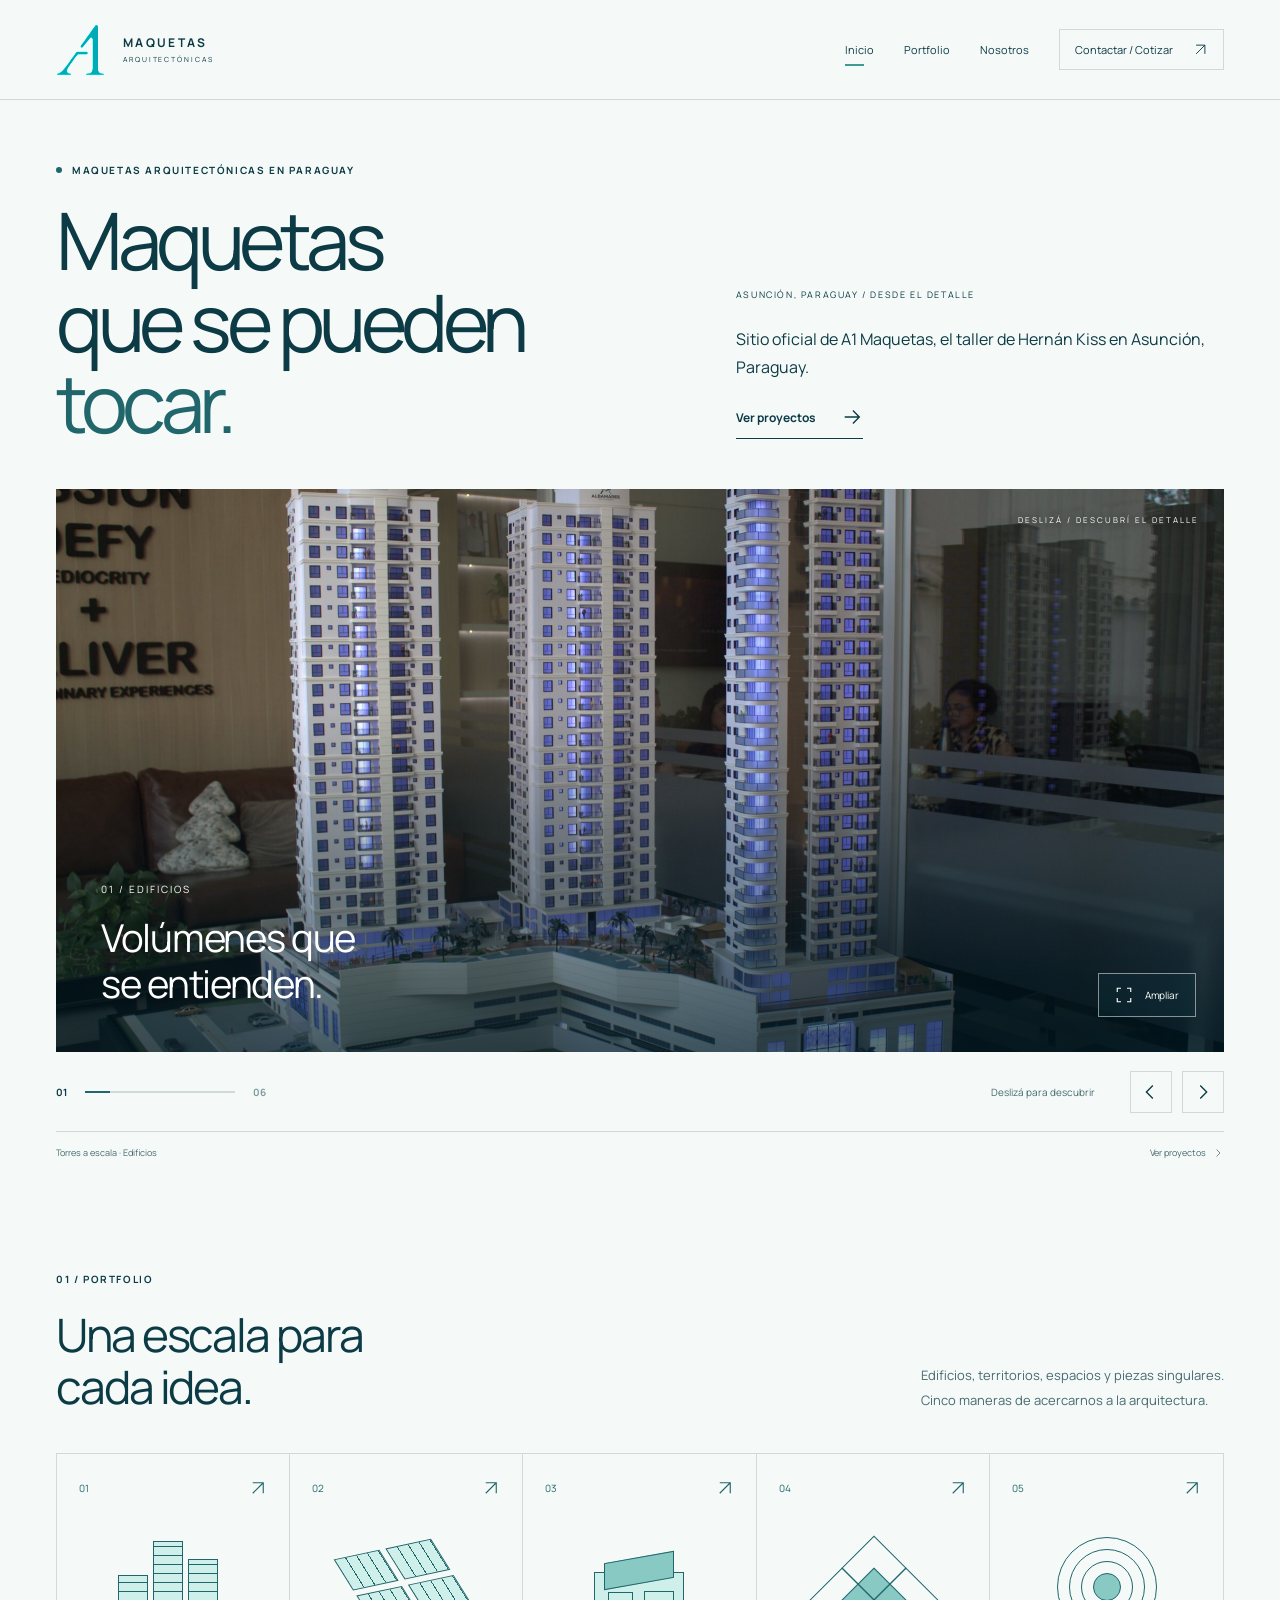
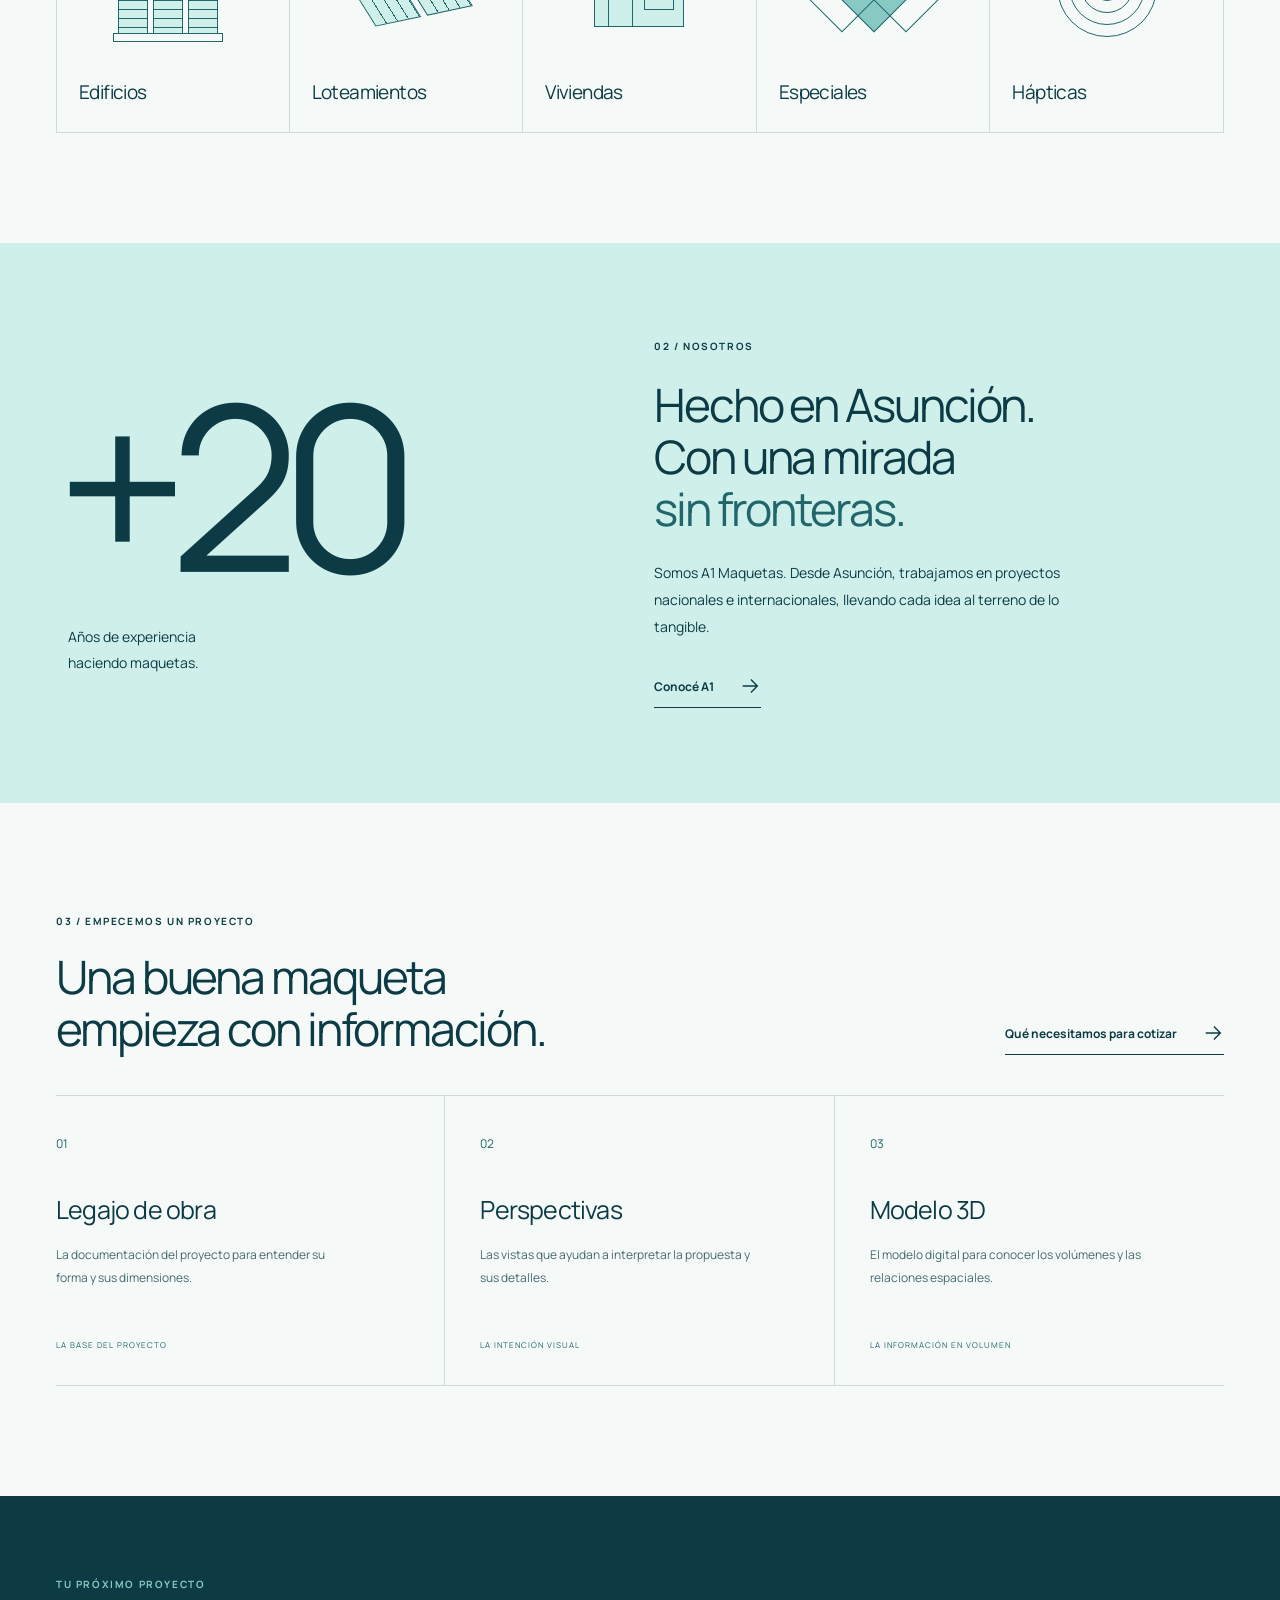
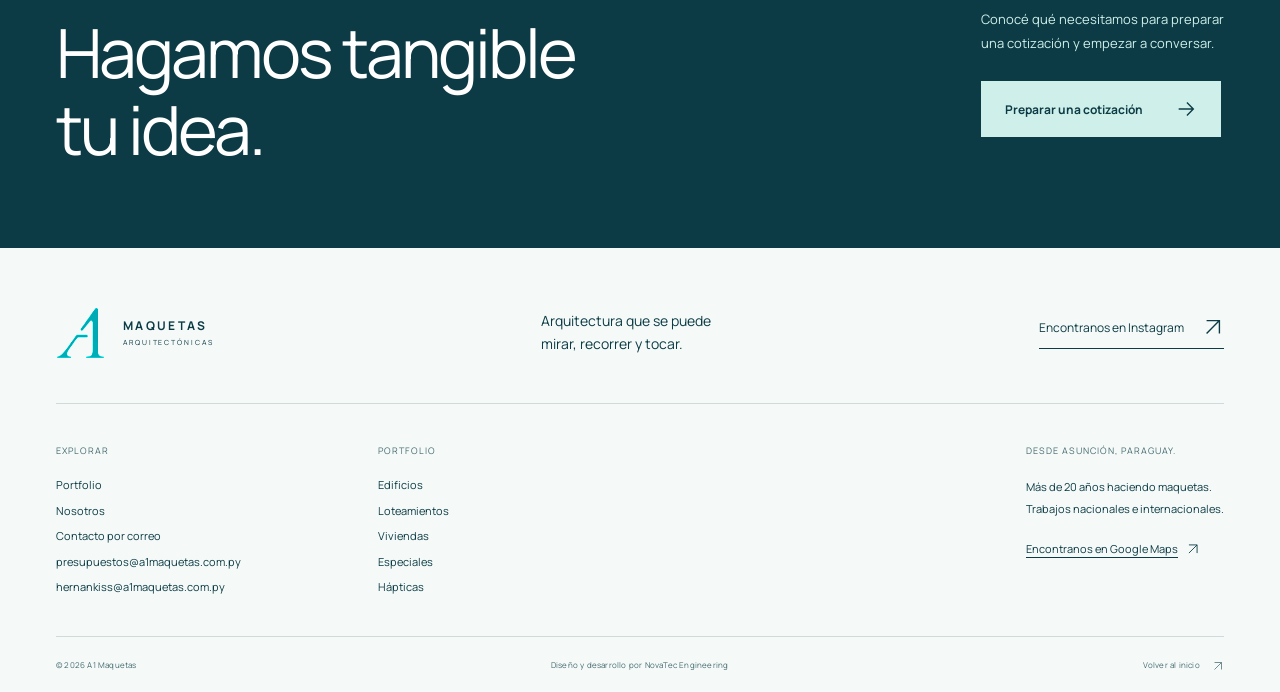
==== commit 37a2544f: "Vincular sitio oficial con ficha de Google Maps" ====
--- a/index.html
+++ b/index.html
@@ -1 +1 @@
-<!doctype html><html lang="es"><head><script async src="https://www.googletagmanager.com/gtm.js?id=GTM-W7BB88ZN"></script><script>window.dataLayer = window.dataLayer || [];function gtag(){dataLayer.push(arguments);}gtag('js', new Date());</script><meta charset="utf-8"><meta name="viewport" content="width=device-width, initial-scale=1"><meta name="theme-color" content="#0C3B45"><meta name="robots" content="index,follow,max-image-preview:large"><link rel="canonical" href="https://a1maquetas.com.py/"><meta property="og:url" content="https://a1maquetas.com.py/"><meta name="description" content="A1 Maquetas: maquetas arquitectónicas de edificios, viviendas y proyectos a escala. Taller en Asunción con trabajos en Paraguay y el exterior."><meta property="og:title" content="A1 Maquetas | Maquetas arquitectónicas en Paraguay"><meta property="og:description" content="A1 Maquetas: maquetas arquitectónicas de edificios, viviendas y proyectos a escala. Taller en Asunción con trabajos en Paraguay y el exterior."><meta property="og:type" content="website"><meta property="og:locale" content="es_PY"><meta property="og:site_name" content="A1 Maquetas"><meta property="og:image" content="https://a1maquetas.com.py/assets/photos/portada-1.jpg"><meta property="og:image:alt" content="Maqueta arquitectónica de torres realizada por A1 Maquetas"><meta name="twitter:card" content="summary_large_image"><title>A1 Maquetas | Maquetas arquitectónicas en Paraguay</title><link rel="icon" type="image/png" href="assets/favicon-a1.png?v=20261105"><link rel="preload" href="assets/fonts/manrope-regular.ttf" as="font" type="font/ttf" crossorigin><link rel="stylesheet" href="a1.css?v=20261112f"><script defer src="a1.js?v=20261112f"></script><script type="application/ld+json">{"@context": "https://schema.org", "@graph": [{"@type": "Organization", "@id": "https://a1maquetas.com.py/#organization", "name": "A1 Maquetas", "alternateName": "A1 - Maquetas arquitectónicas", "description": "Sitio oficial del taller de maquetas arquitectónicas de Hernán Kiss en Asunción, Paraguay.", "founder": {"@type": "Person", "name": "Hernán Kiss"}, "url": "https://a1maquetas.com.py/", "logo": "https://a1maquetas.com.py/assets/logo-a1.jpg", "email": "presupuestos@a1maquetas.com.py", "sameAs": ["https://www.instagram.com/a1maquetas/"], "areaServed": "Paraguay"}, {"@type": "WebSite", "@id": "https://a1maquetas.com.py/#website", "url": "https://a1maquetas.com.py/", "name": "A1 Maquetas", "publisher": {"@id": "https://a1maquetas.com.py/#organization"}, "inLanguage": "es-PY"}, {"@type": "WebPage", "@id": "https://a1maquetas.com.py/#webpage", "url": "https://a1maquetas.com.py/", "name": "A1 Maquetas | Maquetas arquitectónicas en Paraguay", "description": "A1 Maquetas: maquetas arquitectónicas de edificios, viviendas y proyectos a escala. Taller en Asunción con trabajos en Paraguay y el exterior.", "inLanguage": "es-PY", "isPartOf": {"@id": "https://a1maquetas.com.py/#website"}, "about": {"@id": "https://a1maquetas.com.py/#organization"}}]}</script></head><body id="top"><a class="skip" href="#contenido">Saltar al contenido</a><header class="header"><div class="shell header-inner"><a class="logo" href="./" aria-label="A1 Maquetas, inicio"><span class="logo-mark"><img src="assets/logo-a1.jpg" alt="" width="84" height="84"></span><span class="logo-word">MAQUETAS<span>ARQUITECTÓNICAS</span></span></a><button class="menu-toggle" aria-controls="main-nav" aria-expanded="false"><span>Menú</span><span class="menu-lines" aria-hidden="true"></span></button><nav class="main-nav" id="main-nav" aria-label="Navegación principal"><a href="./" aria-current="page">Inicio</a><a href="proyectos.html" >Portfolio</a><a href="nosotros.html" >Nosotros</a><a class="nav-quote" href="cotizacion.html" >Contactar / Cotizar <svg class="icon" viewBox="0 0 24 24" fill="none" stroke="currentColor" stroke-width="1.5" aria-hidden="true"><path d="M5 19 19 5M5 5h14v14"/></svg></a></nav></div></header><main id="contenido"><section class="home-intro shell"><div><span class="eyebrow"><i></i>Maquetas arquitectónicas en Paraguay</span><h1>Maquetas<br>que se pueden <em>tocar.</em></h1></div><div class="intro-aside"><span class="small-caps">Asunción, Paraguay / Desde el detalle</span><p>Sitio oficial de A1 Maquetas, el taller de Hernán Kiss en Asunción, Paraguay.</p><a class="text-link" href="proyectos.html">Ver proyectos <svg class="icon" viewBox="0 0 24 24" fill="none" stroke="currentColor" stroke-width="1.5" aria-hidden="true"><path d="M4 12h15M13 5l7 7-7 7"/></svg></a></div></section><section class="gallery shell" aria-label="Fotografías seleccionadas por A1 Maquetas" aria-roledescription="carrusel" tabindex="0"><div class="gallery-stage"><figure class="gallery-slide is-active" data-slide="0" data-caption="Torres a escala · Edificios" data-href="edificios.html" role="group" aria-roledescription="diapositiva" aria-label="1 de 6"><img src="assets/photos/portada-1.jpg" width="2200" height="1465" fetchpriority="high" alt="Maqueta iluminada de un conjunto de torres"><figcaption><span>01 / Edificios</span><strong>Volúmenes que<br>se entienden.</strong></figcaption></figure><figure class="gallery-slide" data-slide="1" data-caption="Edificios residenciales · A1 Maquetas" data-href="edificios.html" role="group" aria-roledescription="diapositiva" aria-label="2 de 6" hidden><img src="assets/photos/portada-2.jpg" width="1600" height="1026" loading="lazy" alt="Maqueta arquitectónica de edificios residenciales"><figcaption><span>02 / Edificios</span><strong>Arquitectura<br>para mirar de cerca.</strong></figcaption></figure><figure class="gallery-slide portrait-slide" data-slide="2" data-caption="Edificio residencial · A1 Maquetas" data-href="edificios.html" role="group" aria-roledescription="diapositiva" aria-label="3 de 6" style="--slide-image:url(assets/photos/portada-3.jpg)" hidden><img src="assets/photos/portada-3.jpg" width="1200" height="1800" loading="lazy" alt="Maqueta iluminada de un edificio residencial"><figcaption><span>03 / Edificios</span><strong>La ciudad<br>en otra escala.</strong></figcaption></figure><figure class="gallery-slide portrait-slide" data-slide="3" data-caption="Sudameris · Edificios" data-href="edificios.html#proyecto-1" role="group" aria-roledescription="diapositiva" aria-label="4 de 6" style="--slide-image:url(assets/photos/portada-4.jpg)" hidden><img src="assets/photos/portada-4.jpg" width="1350" height="1800" loading="lazy" alt="Maqueta del edificio Sudameris exhibida en sus oficinas"><figcaption><span>04 / Edificios</span><strong>Cada detalle<br>cobra forma.</strong></figcaption></figure><figure class="gallery-slide" data-slide="4" data-caption="Proyecto industrial · A1 Maquetas" data-href="especiales.html" role="group" aria-roledescription="diapositiva" aria-label="5 de 6" hidden><img src="assets/photos/portada-5.jpg" width="2200" height="1465" loading="lazy" alt="Maqueta de una instalación industrial a escala"><figcaption><span>05 / Especiales</span><strong>También hacemos<br>lo singular.</strong></figcaption></figure><figure class="gallery-slide portrait-slide" data-slide="5" data-caption="Arquitectura histórica · A1 Maquetas" data-href="especiales.html" role="group" aria-roledescription="diapositiva" aria-label="6 de 6" style="--slide-image:url(assets/photos/portada-6.jpg)" hidden><img src="assets/photos/portada-6.jpg" width="1200" height="1800" loading="lazy" alt="Maqueta de la fachada de un edificio histórico"><figcaption><span>06 / Especiales</span><strong>El patrimonio<br>en nuestras manos.</strong></figcaption></figure><button class="gallery-expand" type="button" aria-label="Ampliar fotografía actual"><svg class="icon" viewBox="0 0 24 24" fill="none" stroke="currentColor" stroke-width="1.5" aria-hidden="true"><path d="M8 3H3v5m13-5h5v5M3 16v5h5m8 0h5v-5"/></svg><span>Ampliar</span></button><span class="gallery-side-label" aria-hidden="true">DESLIZÁ / DESCUBRÍ EL DETALLE</span></div><div class="gallery-toolbar"><div class="gallery-index"><span id="slideNumber">01</span><span class="gallery-track"><i></i></span><span>06</span></div><p class="gallery-hint">Deslizá para descubrir</p><div class="gallery-controls"><button type="button" data-gallery-prev aria-label="Fotografía anterior"><svg class="icon" viewBox="0 0 24 24" fill="none" stroke="currentColor" stroke-width="1.5" aria-hidden="true"><path d="m14 5-7 7 7 7"/></svg></button><button type="button" data-gallery-next aria-label="Fotografía siguiente"><svg class="icon" viewBox="0 0 24 24" fill="none" stroke="currentColor" stroke-width="1.5" aria-hidden="true"><path d="m9 5 7 7-7 7"/></svg></button></div></div><div class="gallery-source"><span id="slideCaption" aria-live="polite">Torres a escala · Edificios</span><a id="slideSource" href="edificios.html">Ver proyectos <svg class="icon" viewBox="0 0 24 24" fill="none" stroke="currentColor" stroke-width="1.5" aria-hidden="true"><path d="m9 5 7 7-7 7"/></svg></a></div></section><section class="portfolio-section shell"><div class="section-heading"><div><span class="eyebrow">01 / Portfolio</span><h2>Una escala para<br>cada idea.</h2></div><p>Edificios, territorios, espacios y piezas singulares.<br>Cinco maneras de acercarnos a la arquitectura.</p></div><div class="category-grid"><a class="category-tile" href="edificios.html"><div class="tile-top"><span>01</span><svg class="icon" viewBox="0 0 24 24" fill="none" stroke="currentColor" stroke-width="1.5" aria-hidden="true"><path d="M5 19 19 5M5 5h14v14"/></svg></div><div class="category-symbol symbol-edificios" aria-hidden="true"><i></i><i></i><i></i><i></i></div><div class="tile-bottom"><h3>Edificios</h3></div></a><a class="category-tile" href="loteamientos.html"><div class="tile-top"><span>02</span><svg class="icon" viewBox="0 0 24 24" fill="none" stroke="currentColor" stroke-width="1.5" aria-hidden="true"><path d="M5 19 19 5M5 5h14v14"/></svg></div><div class="category-symbol symbol-loteamientos" aria-hidden="true"><i></i><i></i><i></i><i></i></div><div class="tile-bottom"><h3>Loteamientos</h3></div></a><a class="category-tile" href="viviendas.html"><div class="tile-top"><span>03</span><svg class="icon" viewBox="0 0 24 24" fill="none" stroke="currentColor" stroke-width="1.5" aria-hidden="true"><path d="M5 19 19 5M5 5h14v14"/></svg></div><div class="category-symbol symbol-viviendas" aria-hidden="true"><i></i><i></i><i></i><i></i></div><div class="tile-bottom"><h3>Viviendas</h3></div></a><a class="category-tile" href="especiales.html"><div class="tile-top"><span>04</span><svg class="icon" viewBox="0 0 24 24" fill="none" stroke="currentColor" stroke-width="1.5" aria-hidden="true"><path d="M5 19 19 5M5 5h14v14"/></svg></div><div class="category-symbol symbol-especiales" aria-hidden="true"><i></i><i></i><i></i><i></i></div><div class="tile-bottom"><h3>Especiales</h3></div></a><a class="category-tile" href="hapticas.html"><div class="tile-top"><span>05</span><svg class="icon" viewBox="0 0 24 24" fill="none" stroke="currentColor" stroke-width="1.5" aria-hidden="true"><path d="M5 19 19 5M5 5h14v14"/></svg></div><div class="category-symbol symbol-hapticas" aria-hidden="true"><i></i><i></i><i></i><i></i></div><div class="tile-bottom"><h3>Hápticas</h3></div></a></div></section><section class="about-band"><div class="shell about-grid"><div class="experience-number"><span>+20</span><p>Años de experiencia<br>haciendo maquetas.</p></div><div><span class="eyebrow">02 / Nosotros</span><h2>Hecho en Asunción.<br>Con una mirada<br><em>sin fronteras.</em></h2><p>Somos A1 Maquetas. Desde Asunción, trabajamos en proyectos nacionales e internacionales, llevando cada idea al terreno de lo tangible.</p><a class="text-link" href="nosotros.html">Conocé A1 <svg class="icon" viewBox="0 0 24 24" fill="none" stroke="currentColor" stroke-width="1.5" aria-hidden="true"><path d="M4 12h15M13 5l7 7-7 7"/></svg></a></div></div></section><section class="quote-preview shell"><div class="section-heading"><div><span class="eyebrow">03 / Empecemos un proyecto</span><h2>Una buena maqueta<br>empieza con información.</h2></div><a class="text-link" href="cotizacion.html">Qué necesitamos para cotizar <svg class="icon" viewBox="0 0 24 24" fill="none" stroke="currentColor" stroke-width="1.5" aria-hidden="true"><path d="M4 12h15M13 5l7 7-7 7"/></svg></a></div><div class="requirements"><article><span class="require-number">01</span><h3>Legajo de obra</h3><p>La documentación del proyecto para entender su forma y sus dimensiones.</p><span class="require-tag">La base del proyecto</span></article><article><span class="require-number">02</span><h3>Perspectivas</h3><p>Las vistas que ayudan a interpretar la propuesta y sus detalles.</p><span class="require-tag">La intención visual</span></article><article><span class="require-number">03</span><h3>Modelo 3D</h3><p>El modelo digital para conocer los volúmenes y las relaciones espaciales.</p><span class="require-tag">La información en volumen</span></article></div></section><section class="cta"><div class="shell cta-inner"><div><span class="eyebrow">Tu próximo proyecto</span><h2>Hagamos tangible<br>tu idea.</h2></div><div><p>Conocé qué necesitamos para preparar<br>una cotización y empezar a conversar.</p><a class="button button-light" href="cotizacion.html">Preparar una cotización <svg class="icon" viewBox="0 0 24 24" fill="none" stroke="currentColor" stroke-width="1.5" aria-hidden="true"><path d="M4 12h15M13 5l7 7-7 7"/></svg></a></div></div></section></main><footer class="footer"><div class="shell"><div class="footer-top"><a class="logo" href="./" aria-label="A1 Maquetas, inicio"><span class="logo-mark"><img src="assets/logo-a1.jpg" alt="" width="84" height="84"></span><span class="logo-word">MAQUETAS<span>ARQUITECTÓNICAS</span></span></a><p>Arquitectura que se puede<br>mirar, recorrer y tocar.</p><a class="footer-social" href="https://www.instagram.com/a1maquetas/" target="_blank" rel="noopener noreferrer">Encontranos en Instagram <svg class="icon" viewBox="0 0 24 24" fill="none" stroke="currentColor" stroke-width="1.5" aria-hidden="true"><path d="M5 19 19 5M5 5h14v14"/></svg></a></div><div class="footer-links"><div><span>Explorar</span><a href="proyectos.html">Portfolio</a><a href="nosotros.html">Nosotros</a><a href="cotizacion.html">Contacto por correo</a><a href="mailto:presupuestos@a1maquetas.com.py">presupuestos@a1maquetas.com.py</a><a href="mailto:hernankiss@a1maquetas.com.py">hernankiss@a1maquetas.com.py</a></div><div><span>Portfolio</span><a href="edificios.html">Edificios</a><a href="loteamientos.html">Loteamientos</a><a href="viviendas.html">Viviendas</a><a href="especiales.html">Especiales</a><a href="hapticas.html">Hápticas</a></div><div class="footer-place"><span>Desde Asunción, Paraguay.</span><p>Más de 20 años haciendo maquetas.<br>Trabajos nacionales e internacionales.</p></div></div><div class="footer-bottom"><span>© 2026 A1 Maquetas</span><span>Diseño y desarrollo por NovaTec Engineering</span><a href="#top">Volver al inicio <svg class="icon" viewBox="0 0 24 24" fill="none" stroke="currentColor" stroke-width="1.5" aria-hidden="true"><path d="M5 19 19 5M5 5h14v14"/></svg></a></div></div></footer><dialog class="lightbox" id="lightbox" aria-label="Fotografía ampliada"><button class="lightbox-close" aria-label="Cerrar fotografía"><svg class="icon" viewBox="0 0 24 24" fill="none" stroke="currentColor" stroke-width="1.5" aria-hidden="true"><path d="m6 6 12 12M6 18 18 6"/></svg></button><img src="assets/photos/a1-residencial.jpg" alt=""><p></p></dialog></body></html>+<!doctype html><html lang="es"><head><script async src="https://www.googletagmanager.com/gtm.js?id=GTM-W7BB88ZN"></script><script>window.dataLayer = window.dataLayer || [];function gtag(){dataLayer.push(arguments);}gtag('js', new Date());</script><meta charset="utf-8"><meta name="viewport" content="width=device-width, initial-scale=1"><meta name="theme-color" content="#0C3B45"><meta name="robots" content="index,follow,max-image-preview:large"><link rel="canonical" href="https://a1maquetas.com.py/"><meta property="og:url" content="https://a1maquetas.com.py/"><meta name="description" content="A1 Maquetas: maquetas arquitectónicas de edificios, viviendas y proyectos a escala. Taller en Asunción con trabajos en Paraguay y el exterior."><meta property="og:title" content="A1 Maquetas | Maquetas arquitectónicas en Paraguay"><meta property="og:description" content="A1 Maquetas: maquetas arquitectónicas de edificios, viviendas y proyectos a escala. Taller en Asunción con trabajos en Paraguay y el exterior."><meta property="og:type" content="website"><meta property="og:locale" content="es_PY"><meta property="og:site_name" content="A1 Maquetas"><meta property="og:image" content="https://a1maquetas.com.py/assets/photos/portada-1.jpg"><meta property="og:image:alt" content="Maqueta arquitectónica de torres realizada por A1 Maquetas"><meta name="twitter:card" content="summary_large_image"><title>A1 Maquetas | Maquetas arquitectónicas en Paraguay</title><link rel="icon" type="image/png" href="assets/favicon-a1.png?v=20261105"><link rel="preload" href="assets/fonts/manrope-regular.ttf" as="font" type="font/ttf" crossorigin><link rel="stylesheet" href="a1.css?v=20261112g"><script defer src="a1.js?v=20261112g"></script><script type="application/ld+json">{"@context": "https://schema.org", "@graph": [{"@type": "Organization", "@id": "https://a1maquetas.com.py/#organization", "name": "A1 Maquetas", "alternateName": "A1 - Maquetas arquitectónicas", "description": "Sitio oficial del taller de maquetas arquitectónicas de Hernán Kiss en Asunción, Paraguay.", "founder": {"@type": "Person", "name": "Hernán Kiss"}, "url": "https://a1maquetas.com.py/", "logo": "https://a1maquetas.com.py/assets/logo-a1.jpg", "email": "presupuestos@a1maquetas.com.py", "sameAs": ["https://www.instagram.com/a1maquetas/", "https://www.google.com/maps/?cid=9102080545952482579"], "areaServed": "Paraguay"}, {"@type": "WebSite", "@id": "https://a1maquetas.com.py/#website", "url": "https://a1maquetas.com.py/", "name": "A1 Maquetas", "publisher": {"@id": "https://a1maquetas.com.py/#organization"}, "inLanguage": "es-PY"}, {"@type": "WebPage", "@id": "https://a1maquetas.com.py/#webpage", "url": "https://a1maquetas.com.py/", "name": "A1 Maquetas | Maquetas arquitectónicas en Paraguay", "description": "A1 Maquetas: maquetas arquitectónicas de edificios, viviendas y proyectos a escala. Taller en Asunción con trabajos en Paraguay y el exterior.", "inLanguage": "es-PY", "isPartOf": {"@id": "https://a1maquetas.com.py/#website"}, "about": {"@id": "https://a1maquetas.com.py/#organization"}}]}</script></head><body id="top"><a class="skip" href="#contenido">Saltar al contenido</a><header class="header"><div class="shell header-inner"><a class="logo" href="./" aria-label="A1 Maquetas, inicio"><span class="logo-mark"><img src="assets/logo-a1.jpg" alt="" width="84" height="84"></span><span class="logo-word">MAQUETAS<span>ARQUITECTÓNICAS</span></span></a><button class="menu-toggle" aria-controls="main-nav" aria-expanded="false"><span>Menú</span><span class="menu-lines" aria-hidden="true"></span></button><nav class="main-nav" id="main-nav" aria-label="Navegación principal"><a href="./" aria-current="page">Inicio</a><a href="proyectos.html" >Portfolio</a><a href="nosotros.html" >Nosotros</a><a class="nav-quote" href="cotizacion.html" >Contactar / Cotizar <svg class="icon" viewBox="0 0 24 24" fill="none" stroke="currentColor" stroke-width="1.5" aria-hidden="true"><path d="M5 19 19 5M5 5h14v14"/></svg></a></nav></div></header><main id="contenido"><section class="home-intro shell"><div><span class="eyebrow"><i></i>Maquetas arquitectónicas en Paraguay</span><h1>Maquetas<br>que se pueden <em>tocar.</em></h1></div><div class="intro-aside"><span class="small-caps">Asunción, Paraguay / Desde el detalle</span><p>Sitio oficial de A1 Maquetas, el taller de Hernán Kiss en Asunción, Paraguay.</p><a class="text-link" href="proyectos.html">Ver proyectos <svg class="icon" viewBox="0 0 24 24" fill="none" stroke="currentColor" stroke-width="1.5" aria-hidden="true"><path d="M4 12h15M13 5l7 7-7 7"/></svg></a></div></section><section class="gallery shell" aria-label="Fotografías seleccionadas por A1 Maquetas" aria-roledescription="carrusel" tabindex="0"><div class="gallery-stage"><figure class="gallery-slide is-active" data-slide="0" data-caption="Torres a escala · Edificios" data-href="edificios.html" role="group" aria-roledescription="diapositiva" aria-label="1 de 6"><img src="assets/photos/portada-1.jpg" width="2200" height="1465" fetchpriority="high" alt="Maqueta iluminada de un conjunto de torres"><figcaption><span>01 / Edificios</span><strong>Volúmenes que<br>se entienden.</strong></figcaption></figure><figure class="gallery-slide" data-slide="1" data-caption="Edificios residenciales · A1 Maquetas" data-href="edificios.html" role="group" aria-roledescription="diapositiva" aria-label="2 de 6" hidden><img src="assets/photos/portada-2.jpg" width="1600" height="1026" loading="lazy" alt="Maqueta arquitectónica de edificios residenciales"><figcaption><span>02 / Edificios</span><strong>Arquitectura<br>para mirar de cerca.</strong></figcaption></figure><figure class="gallery-slide portrait-slide" data-slide="2" data-caption="Edificio residencial · A1 Maquetas" data-href="edificios.html" role="group" aria-roledescription="diapositiva" aria-label="3 de 6" style="--slide-image:url(assets/photos/portada-3.jpg)" hidden><img src="assets/photos/portada-3.jpg" width="1200" height="1800" loading="lazy" alt="Maqueta iluminada de un edificio residencial"><figcaption><span>03 / Edificios</span><strong>La ciudad<br>en otra escala.</strong></figcaption></figure><figure class="gallery-slide portrait-slide" data-slide="3" data-caption="Sudameris · Edificios" data-href="edificios.html#proyecto-1" role="group" aria-roledescription="diapositiva" aria-label="4 de 6" style="--slide-image:url(assets/photos/portada-4.jpg)" hidden><img src="assets/photos/portada-4.jpg" width="1350" height="1800" loading="lazy" alt="Maqueta del edificio Sudameris exhibida en sus oficinas"><figcaption><span>04 / Edificios</span><strong>Cada detalle<br>cobra forma.</strong></figcaption></figure><figure class="gallery-slide" data-slide="4" data-caption="Proyecto industrial · A1 Maquetas" data-href="especiales.html" role="group" aria-roledescription="diapositiva" aria-label="5 de 6" hidden><img src="assets/photos/portada-5.jpg" width="2200" height="1465" loading="lazy" alt="Maqueta de una instalación industrial a escala"><figcaption><span>05 / Especiales</span><strong>También hacemos<br>lo singular.</strong></figcaption></figure><figure class="gallery-slide portrait-slide" data-slide="5" data-caption="Arquitectura histórica · A1 Maquetas" data-href="especiales.html" role="group" aria-roledescription="diapositiva" aria-label="6 de 6" style="--slide-image:url(assets/photos/portada-6.jpg)" hidden><img src="assets/photos/portada-6.jpg" width="1200" height="1800" loading="lazy" alt="Maqueta de la fachada de un edificio histórico"><figcaption><span>06 / Especiales</span><strong>El patrimonio<br>en nuestras manos.</strong></figcaption></figure><button class="gallery-expand" type="button" aria-label="Ampliar fotografía actual"><svg class="icon" viewBox="0 0 24 24" fill="none" stroke="currentColor" stroke-width="1.5" aria-hidden="true"><path d="M8 3H3v5m13-5h5v5M3 16v5h5m8 0h5v-5"/></svg><span>Ampliar</span></button><span class="gallery-side-label" aria-hidden="true">DESLIZÁ / DESCUBRÍ EL DETALLE</span></div><div class="gallery-toolbar"><div class="gallery-index"><span id="slideNumber">01</span><span class="gallery-track"><i></i></span><span>06</span></div><p class="gallery-hint">Deslizá para descubrir</p><div class="gallery-controls"><button type="button" data-gallery-prev aria-label="Fotografía anterior"><svg class="icon" viewBox="0 0 24 24" fill="none" stroke="currentColor" stroke-width="1.5" aria-hidden="true"><path d="m14 5-7 7 7 7"/></svg></button><button type="button" data-gallery-next aria-label="Fotografía siguiente"><svg class="icon" viewBox="0 0 24 24" fill="none" stroke="currentColor" stroke-width="1.5" aria-hidden="true"><path d="m9 5 7 7-7 7"/></svg></button></div></div><div class="gallery-source"><span id="slideCaption" aria-live="polite">Torres a escala · Edificios</span><a id="slideSource" href="edificios.html">Ver proyectos <svg class="icon" viewBox="0 0 24 24" fill="none" stroke="currentColor" stroke-width="1.5" aria-hidden="true"><path d="m9 5 7 7-7 7"/></svg></a></div></section><section class="portfolio-section shell"><div class="section-heading"><div><span class="eyebrow">01 / Portfolio</span><h2>Una escala para<br>cada idea.</h2></div><p>Edificios, territorios, espacios y piezas singulares.<br>Cinco maneras de acercarnos a la arquitectura.</p></div><div class="category-grid"><a class="category-tile" href="edificios.html"><div class="tile-top"><span>01</span><svg class="icon" viewBox="0 0 24 24" fill="none" stroke="currentColor" stroke-width="1.5" aria-hidden="true"><path d="M5 19 19 5M5 5h14v14"/></svg></div><div class="category-symbol symbol-edificios" aria-hidden="true"><i></i><i></i><i></i><i></i></div><div class="tile-bottom"><h3>Edificios</h3></div></a><a class="category-tile" href="loteamientos.html"><div class="tile-top"><span>02</span><svg class="icon" viewBox="0 0 24 24" fill="none" stroke="currentColor" stroke-width="1.5" aria-hidden="true"><path d="M5 19 19 5M5 5h14v14"/></svg></div><div class="category-symbol symbol-loteamientos" aria-hidden="true"><i></i><i></i><i></i><i></i></div><div class="tile-bottom"><h3>Loteamientos</h3></div></a><a class="category-tile" href="viviendas.html"><div class="tile-top"><span>03</span><svg class="icon" viewBox="0 0 24 24" fill="none" stroke="currentColor" stroke-width="1.5" aria-hidden="true"><path d="M5 19 19 5M5 5h14v14"/></svg></div><div class="category-symbol symbol-viviendas" aria-hidden="true"><i></i><i></i><i></i><i></i></div><div class="tile-bottom"><h3>Viviendas</h3></div></a><a class="category-tile" href="especiales.html"><div class="tile-top"><span>04</span><svg class="icon" viewBox="0 0 24 24" fill="none" stroke="currentColor" stroke-width="1.5" aria-hidden="true"><path d="M5 19 19 5M5 5h14v14"/></svg></div><div class="category-symbol symbol-especiales" aria-hidden="true"><i></i><i></i><i></i><i></i></div><div class="tile-bottom"><h3>Especiales</h3></div></a><a class="category-tile" href="hapticas.html"><div class="tile-top"><span>05</span><svg class="icon" viewBox="0 0 24 24" fill="none" stroke="currentColor" stroke-width="1.5" aria-hidden="true"><path d="M5 19 19 5M5 5h14v14"/></svg></div><div class="category-symbol symbol-hapticas" aria-hidden="true"><i></i><i></i><i></i><i></i></div><div class="tile-bottom"><h3>Hápticas</h3></div></a></div></section><section class="about-band"><div class="shell about-grid"><div class="experience-number"><span>+20</span><p>Años de experiencia<br>haciendo maquetas.</p></div><div><span class="eyebrow">02 / Nosotros</span><h2>Hecho en Asunción.<br>Con una mirada<br><em>sin fronteras.</em></h2><p>Somos A1 Maquetas. Desde Asunción, trabajamos en proyectos nacionales e internacionales, llevando cada idea al terreno de lo tangible.</p><a class="text-link" href="nosotros.html">Conocé A1 <svg class="icon" viewBox="0 0 24 24" fill="none" stroke="currentColor" stroke-width="1.5" aria-hidden="true"><path d="M4 12h15M13 5l7 7-7 7"/></svg></a></div></div></section><section class="quote-preview shell"><div class="section-heading"><div><span class="eyebrow">03 / Empecemos un proyecto</span><h2>Una buena maqueta<br>empieza con información.</h2></div><a class="text-link" href="cotizacion.html">Qué necesitamos para cotizar <svg class="icon" viewBox="0 0 24 24" fill="none" stroke="currentColor" stroke-width="1.5" aria-hidden="true"><path d="M4 12h15M13 5l7 7-7 7"/></svg></a></div><div class="requirements"><article><span class="require-number">01</span><h3>Legajo de obra</h3><p>La documentación del proyecto para entender su forma y sus dimensiones.</p><span class="require-tag">La base del proyecto</span></article><article><span class="require-number">02</span><h3>Perspectivas</h3><p>Las vistas que ayudan a interpretar la propuesta y sus detalles.</p><span class="require-tag">La intención visual</span></article><article><span class="require-number">03</span><h3>Modelo 3D</h3><p>El modelo digital para conocer los volúmenes y las relaciones espaciales.</p><span class="require-tag">La información en volumen</span></article></div></section><section class="cta"><div class="shell cta-inner"><div><span class="eyebrow">Tu próximo proyecto</span><h2>Hagamos tangible<br>tu idea.</h2></div><div><p>Conocé qué necesitamos para preparar<br>una cotización y empezar a conversar.</p><a class="button button-light" href="cotizacion.html">Preparar una cotización <svg class="icon" viewBox="0 0 24 24" fill="none" stroke="currentColor" stroke-width="1.5" aria-hidden="true"><path d="M4 12h15M13 5l7 7-7 7"/></svg></a></div></div></section></main><footer class="footer"><div class="shell"><div class="footer-top"><a class="logo" href="./" aria-label="A1 Maquetas, inicio"><span class="logo-mark"><img src="assets/logo-a1.jpg" alt="" width="84" height="84"></span><span class="logo-word">MAQUETAS<span>ARQUITECTÓNICAS</span></span></a><p>Arquitectura que se puede<br>mirar, recorrer y tocar.</p><a class="footer-social" href="https://www.instagram.com/a1maquetas/" target="_blank" rel="noopener noreferrer">Encontranos en Instagram <svg class="icon" viewBox="0 0 24 24" fill="none" stroke="currentColor" stroke-width="1.5" aria-hidden="true"><path d="M5 19 19 5M5 5h14v14"/></svg></a></div><div class="footer-links"><div><span>Explorar</span><a href="proyectos.html">Portfolio</a><a href="nosotros.html">Nosotros</a><a href="cotizacion.html">Contacto por correo</a><a href="mailto:presupuestos@a1maquetas.com.py">presupuestos@a1maquetas.com.py</a><a href="mailto:hernankiss@a1maquetas.com.py">hernankiss@a1maquetas.com.py</a></div><div><span>Portfolio</span><a href="edificios.html">Edificios</a><a href="loteamientos.html">Loteamientos</a><a href="viviendas.html">Viviendas</a><a href="especiales.html">Especiales</a><a href="hapticas.html">Hápticas</a></div><div class="footer-place"><span>Desde Asunción, Paraguay.</span><p>Más de 20 años haciendo maquetas.<br>Trabajos nacionales e internacionales.</p><a href="https://www.google.com/maps/?cid=9102080545952482579" target="_blank" rel="noopener noreferrer">Encontranos en Google Maps <svg class="icon" viewBox="0 0 24 24" fill="none" stroke="currentColor" stroke-width="1.5" aria-hidden="true"><path d="M5 19 19 5M5 5h14v14"/></svg></a></div></div><div class="footer-bottom"><span>© 2026 A1 Maquetas</span><span>Diseño y desarrollo por NovaTec Engineering</span><a href="#top">Volver al inicio <svg class="icon" viewBox="0 0 24 24" fill="none" stroke="currentColor" stroke-width="1.5" aria-hidden="true"><path d="M5 19 19 5M5 5h14v14"/></svg></a></div></div></footer><dialog class="lightbox" id="lightbox" aria-label="Fotografía ampliada"><button class="lightbox-close" aria-label="Cerrar fotografía"><svg class="icon" viewBox="0 0 24 24" fill="none" stroke="currentColor" stroke-width="1.5" aria-hidden="true"><path d="m6 6 12 12M6 18 18 6"/></svg></button><img src="assets/photos/a1-residencial.jpg" alt=""><p></p></dialog></body></html>
--- a/a1.css
+++ b/a1.css
@@ -17,6 +17,7 @@
 .contact-pending{border-left:3px solid var(--teal);padding:15px 18px;background:#e5f2ef;margin-top:24px;font-size:13px}.contact-pending strong{display:block}.brief-form input[type=file]{width:100%;padding:14px;border:1px dashed var(--deep);background:#fff}.brief-form .brief-help{display:block;margin-top:8px;font-size:12px}.brief-form button:disabled{opacity:.48;cursor:not-allowed;transform:none}.optional{font-size:12px;font-weight:400}
 
 .contact-emails{display:grid;gap:18px;margin-top:28px}.brief-intro .contact-emails p{margin:0;font-size:13px;line-height:1.65}.contact-emails a{color:var(--deep);text-decoration:underline;text-underline-offset:4px;overflow-wrap:anywhere}.footer-links a[href^="mailto:"]{overflow-wrap:anywhere}
+.footer-place>a{display:inline-flex;align-items:center;gap:8px;margin-top:12px;font-size:11px;text-decoration:underline;text-underline-offset:4px}.footer-place>a .icon{width:14px;height:14px}
 
 /* Las imágenes verticales elegidas para la portada conservan la maqueta completa. */
 .gallery-slide.portrait-slide{isolation:isolate}
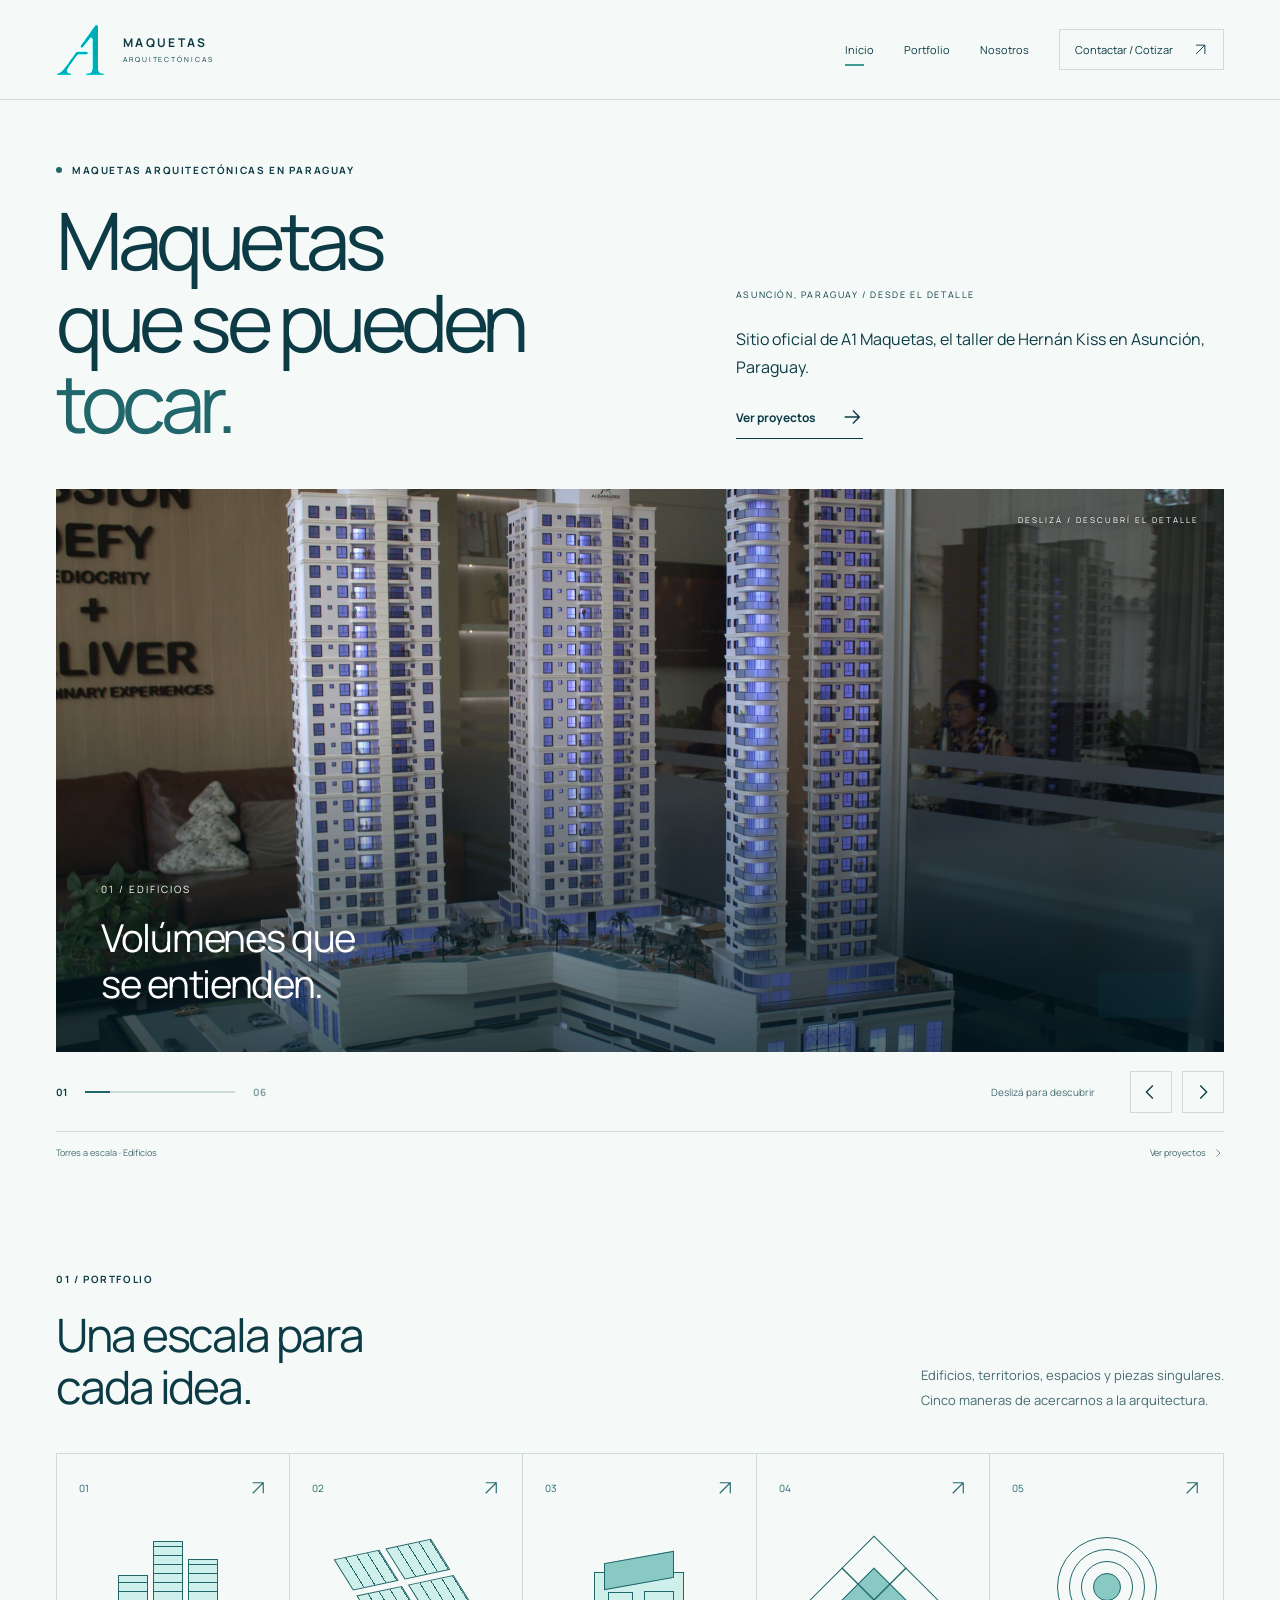
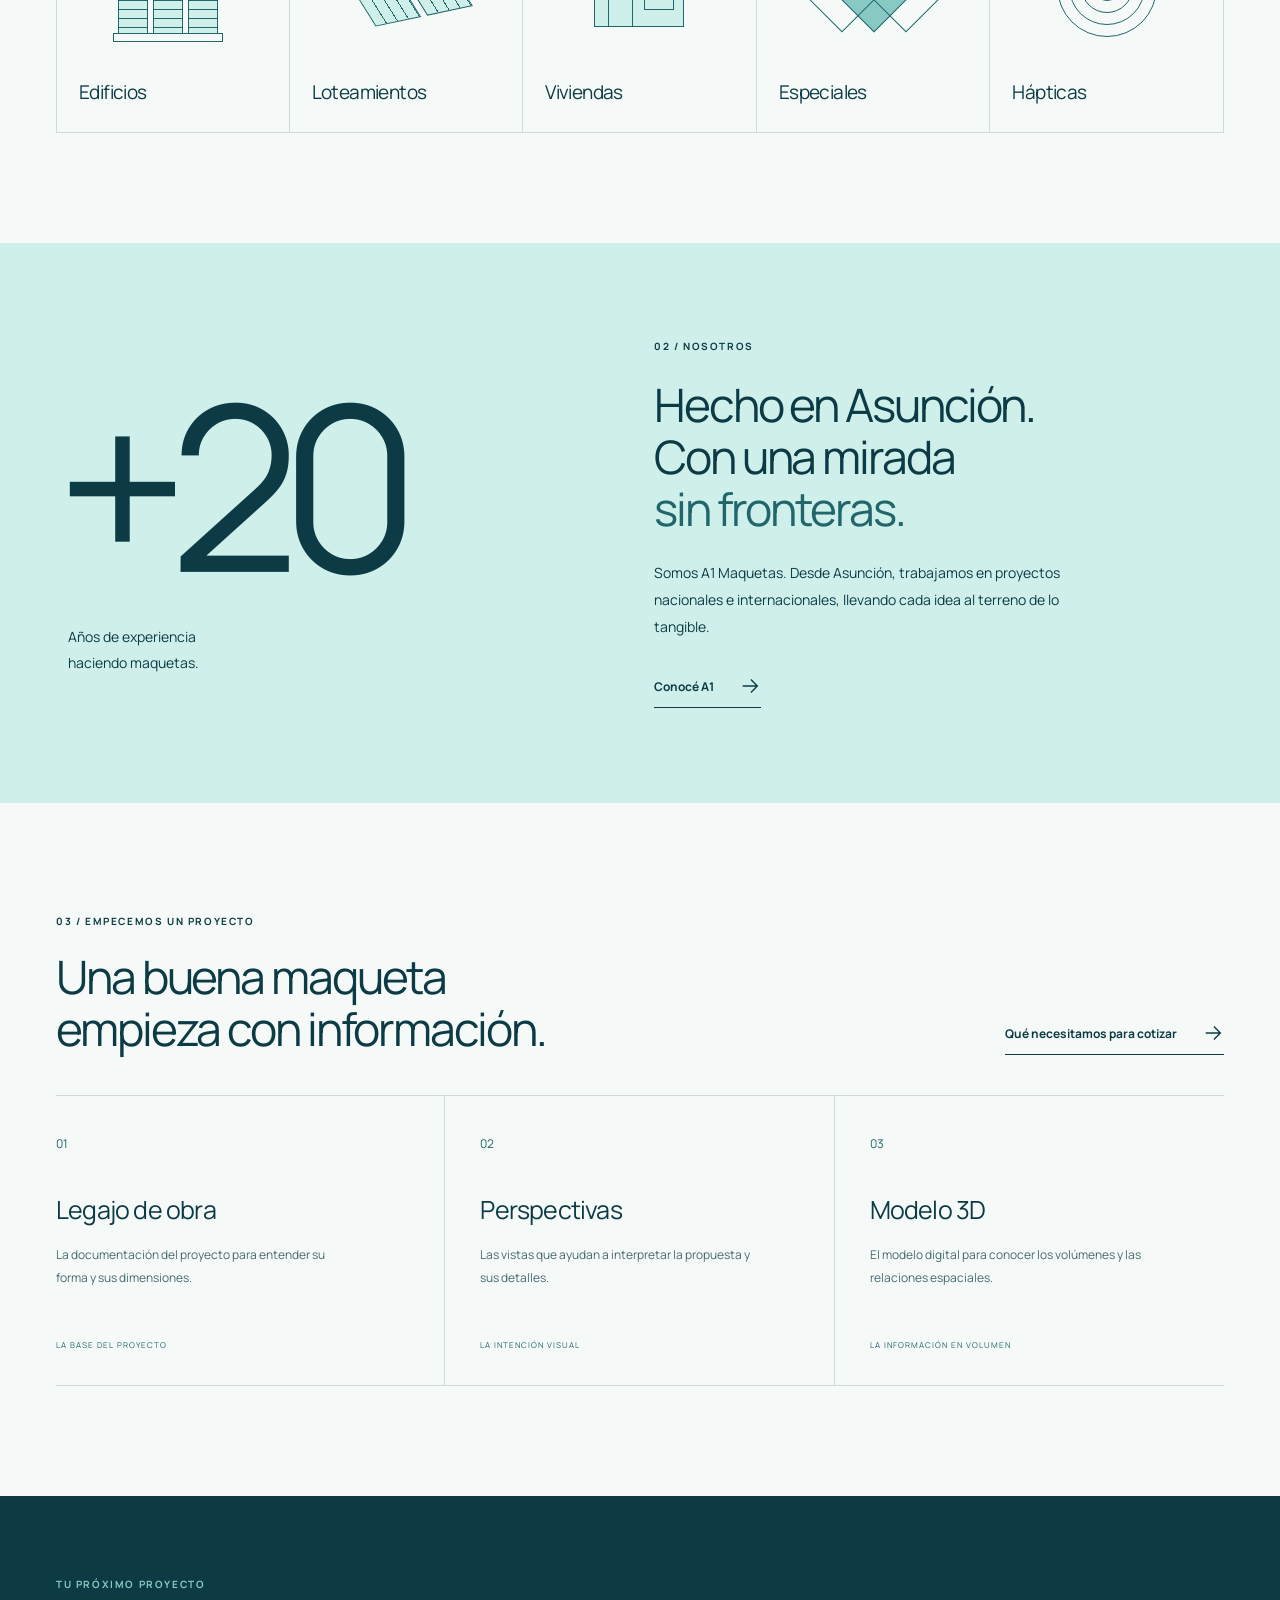
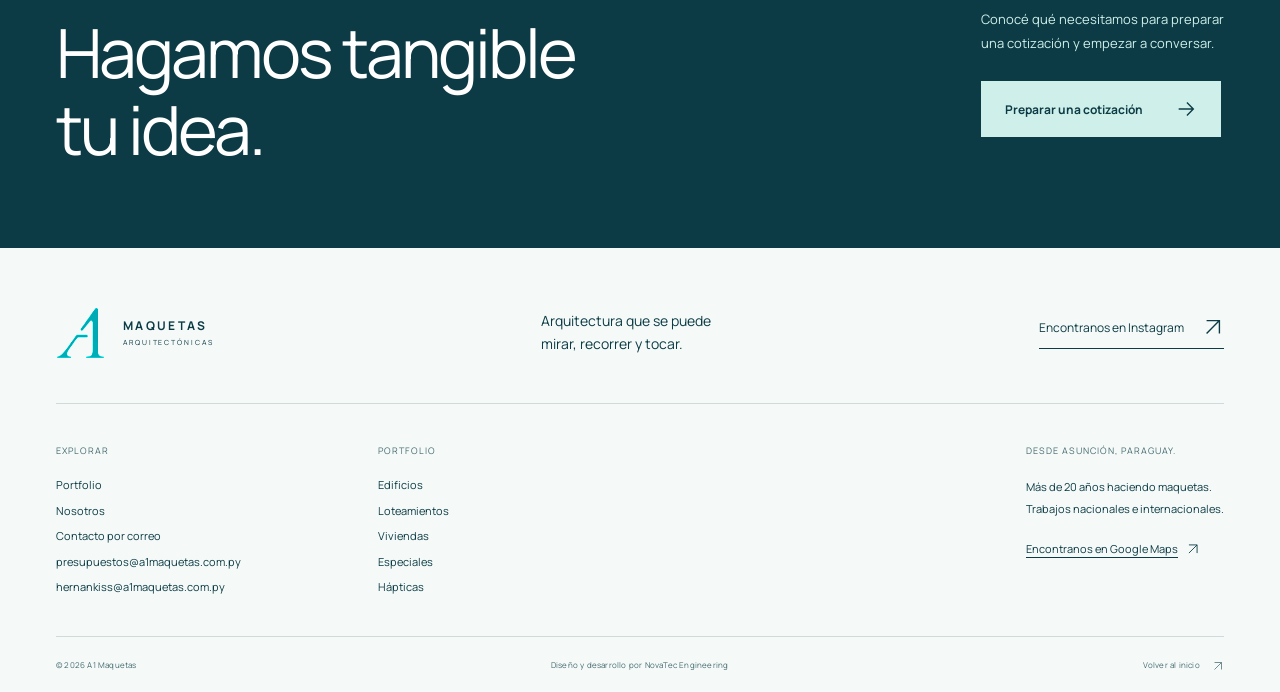
==== commit 8333999e: "Relacionar imágenes de patrimonio en portada" ====
--- a/index.html
+++ b/index.html
@@ -1 +1 @@
-<!doctype html><html lang="es"><head><script async src="https://www.googletagmanager.com/gtm.js?id=GTM-W7BB88ZN"></script><script>window.dataLayer = window.dataLayer || [];function gtag(){dataLayer.push(arguments);}gtag('js', new Date());</script><meta charset="utf-8"><meta name="viewport" content="width=device-width, initial-scale=1"><meta name="theme-color" content="#0C3B45"><meta name="robots" content="index,follow,max-image-preview:large"><link rel="canonical" href="https://a1maquetas.com.py/"><meta property="og:url" content="https://a1maquetas.com.py/"><meta name="description" content="A1 Maquetas: maquetas arquitectónicas de edificios, viviendas y proyectos a escala. Taller en Asunción con trabajos en Paraguay y el exterior."><meta property="og:title" content="A1 Maquetas | Maquetas arquitectónicas en Paraguay"><meta property="og:description" content="A1 Maquetas: maquetas arquitectónicas de edificios, viviendas y proyectos a escala. Taller en Asunción con trabajos en Paraguay y el exterior."><meta property="og:type" content="website"><meta property="og:locale" content="es_PY"><meta property="og:site_name" content="A1 Maquetas"><meta property="og:image" content="https://a1maquetas.com.py/assets/photos/portada-1.jpg"><meta property="og:image:alt" content="Maqueta arquitectónica de torres realizada por A1 Maquetas"><meta name="twitter:card" content="summary_large_image"><title>A1 Maquetas | Maquetas arquitectónicas en Paraguay</title><link rel="icon" type="image/png" href="assets/favicon-a1.png?v=20261105"><link rel="preload" href="assets/fonts/manrope-regular.ttf" as="font" type="font/ttf" crossorigin><link rel="stylesheet" href="a1.css?v=20261112g"><script defer src="a1.js?v=20261112g"></script><script type="application/ld+json">{"@context": "https://schema.org", "@graph": [{"@type": "Organization", "@id": "https://a1maquetas.com.py/#organization", "name": "A1 Maquetas", "alternateName": "A1 - Maquetas arquitectónicas", "description": "Sitio oficial del taller de maquetas arquitectónicas de Hernán Kiss en Asunción, Paraguay.", "founder": {"@type": "Person", "name": "Hernán Kiss"}, "url": "https://a1maquetas.com.py/", "logo": "https://a1maquetas.com.py/assets/logo-a1.jpg", "email": "presupuestos@a1maquetas.com.py", "sameAs": ["https://www.instagram.com/a1maquetas/", "https://www.google.com/maps/?cid=9102080545952482579"], "areaServed": "Paraguay"}, {"@type": "WebSite", "@id": "https://a1maquetas.com.py/#website", "url": "https://a1maquetas.com.py/", "name": "A1 Maquetas", "publisher": {"@id": "https://a1maquetas.com.py/#organization"}, "inLanguage": "es-PY"}, {"@type": "WebPage", "@id": "https://a1maquetas.com.py/#webpage", "url": "https://a1maquetas.com.py/", "name": "A1 Maquetas | Maquetas arquitectónicas en Paraguay", "description": "A1 Maquetas: maquetas arquitectónicas de edificios, viviendas y proyectos a escala. Taller en Asunción con trabajos en Paraguay y el exterior.", "inLanguage": "es-PY", "isPartOf": {"@id": "https://a1maquetas.com.py/#website"}, "about": {"@id": "https://a1maquetas.com.py/#organization"}}]}</script></head><body id="top"><a class="skip" href="#contenido">Saltar al contenido</a><header class="header"><div class="shell header-inner"><a class="logo" href="./" aria-label="A1 Maquetas, inicio"><span class="logo-mark"><img src="assets/logo-a1.jpg" alt="" width="84" height="84"></span><span class="logo-word">MAQUETAS<span>ARQUITECTÓNICAS</span></span></a><button class="menu-toggle" aria-controls="main-nav" aria-expanded="false"><span>Menú</span><span class="menu-lines" aria-hidden="true"></span></button><nav class="main-nav" id="main-nav" aria-label="Navegación principal"><a href="./" aria-current="page">Inicio</a><a href="proyectos.html" >Portfolio</a><a href="nosotros.html" >Nosotros</a><a class="nav-quote" href="cotizacion.html" >Contactar / Cotizar <svg class="icon" viewBox="0 0 24 24" fill="none" stroke="currentColor" stroke-width="1.5" aria-hidden="true"><path d="M5 19 19 5M5 5h14v14"/></svg></a></nav></div></header><main id="contenido"><section class="home-intro shell"><div><span class="eyebrow"><i></i>Maquetas arquitectónicas en Paraguay</span><h1>Maquetas<br>que se pueden <em>tocar.</em></h1></div><div class="intro-aside"><span class="small-caps">Asunción, Paraguay / Desde el detalle</span><p>Sitio oficial de A1 Maquetas, el taller de Hernán Kiss en Asunción, Paraguay.</p><a class="text-link" href="proyectos.html">Ver proyectos <svg class="icon" viewBox="0 0 24 24" fill="none" stroke="currentColor" stroke-width="1.5" aria-hidden="true"><path d="M4 12h15M13 5l7 7-7 7"/></svg></a></div></section><section class="gallery shell" aria-label="Fotografías seleccionadas por A1 Maquetas" aria-roledescription="carrusel" tabindex="0"><div class="gallery-stage"><figure class="gallery-slide is-active" data-slide="0" data-caption="Torres a escala · Edificios" data-href="edificios.html" role="group" aria-roledescription="diapositiva" aria-label="1 de 6"><img src="assets/photos/portada-1.jpg" width="2200" height="1465" fetchpriority="high" alt="Maqueta iluminada de un conjunto de torres"><figcaption><span>01 / Edificios</span><strong>Volúmenes que<br>se entienden.</strong></figcaption></figure><figure class="gallery-slide" data-slide="1" data-caption="Edificios residenciales · A1 Maquetas" data-href="edificios.html" role="group" aria-roledescription="diapositiva" aria-label="2 de 6" hidden><img src="assets/photos/portada-2.jpg" width="1600" height="1026" loading="lazy" alt="Maqueta arquitectónica de edificios residenciales"><figcaption><span>02 / Edificios</span><strong>Arquitectura<br>para mirar de cerca.</strong></figcaption></figure><figure class="gallery-slide portrait-slide" data-slide="2" data-caption="Edificio residencial · A1 Maquetas" data-href="edificios.html" role="group" aria-roledescription="diapositiva" aria-label="3 de 6" style="--slide-image:url(assets/photos/portada-3.jpg)" hidden><img src="assets/photos/portada-3.jpg" width="1200" height="1800" loading="lazy" alt="Maqueta iluminada de un edificio residencial"><figcaption><span>03 / Edificios</span><strong>La ciudad<br>en otra escala.</strong></figcaption></figure><figure class="gallery-slide portrait-slide" data-slide="3" data-caption="Sudameris · Edificios" data-href="edificios.html#proyecto-1" role="group" aria-roledescription="diapositiva" aria-label="4 de 6" style="--slide-image:url(assets/photos/portada-4.jpg)" hidden><img src="assets/photos/portada-4.jpg" width="1350" height="1800" loading="lazy" alt="Maqueta del edificio Sudameris exhibida en sus oficinas"><figcaption><span>04 / Edificios</span><strong>Cada detalle<br>cobra forma.</strong></figcaption></figure><figure class="gallery-slide" data-slide="4" data-caption="Proyecto industrial · A1 Maquetas" data-href="especiales.html" role="group" aria-roledescription="diapositiva" aria-label="5 de 6" hidden><img src="assets/photos/portada-5.jpg" width="2200" height="1465" loading="lazy" alt="Maqueta de una instalación industrial a escala"><figcaption><span>05 / Especiales</span><strong>También hacemos<br>lo singular.</strong></figcaption></figure><figure class="gallery-slide portrait-slide" data-slide="5" data-caption="Arquitectura histórica · A1 Maquetas" data-href="especiales.html" role="group" aria-roledescription="diapositiva" aria-label="6 de 6" style="--slide-image:url(assets/photos/portada-6.jpg)" hidden><img src="assets/photos/portada-6.jpg" width="1200" height="1800" loading="lazy" alt="Maqueta de la fachada de un edificio histórico"><figcaption><span>06 / Especiales</span><strong>El patrimonio<br>en nuestras manos.</strong></figcaption></figure><button class="gallery-expand" type="button" aria-label="Ampliar fotografía actual"><svg class="icon" viewBox="0 0 24 24" fill="none" stroke="currentColor" stroke-width="1.5" aria-hidden="true"><path d="M8 3H3v5m13-5h5v5M3 16v5h5m8 0h5v-5"/></svg><span>Ampliar</span></button><span class="gallery-side-label" aria-hidden="true">DESLIZÁ / DESCUBRÍ EL DETALLE</span></div><div class="gallery-toolbar"><div class="gallery-index"><span id="slideNumber">01</span><span class="gallery-track"><i></i></span><span>06</span></div><p class="gallery-hint">Deslizá para descubrir</p><div class="gallery-controls"><button type="button" data-gallery-prev aria-label="Fotografía anterior"><svg class="icon" viewBox="0 0 24 24" fill="none" stroke="currentColor" stroke-width="1.5" aria-hidden="true"><path d="m14 5-7 7 7 7"/></svg></button><button type="button" data-gallery-next aria-label="Fotografía siguiente"><svg class="icon" viewBox="0 0 24 24" fill="none" stroke="currentColor" stroke-width="1.5" aria-hidden="true"><path d="m9 5 7 7-7 7"/></svg></button></div></div><div class="gallery-source"><span id="slideCaption" aria-live="polite">Torres a escala · Edificios</span><a id="slideSource" href="edificios.html">Ver proyectos <svg class="icon" viewBox="0 0 24 24" fill="none" stroke="currentColor" stroke-width="1.5" aria-hidden="true"><path d="m9 5 7 7-7 7"/></svg></a></div></section><section class="portfolio-section shell"><div class="section-heading"><div><span class="eyebrow">01 / Portfolio</span><h2>Una escala para<br>cada idea.</h2></div><p>Edificios, territorios, espacios y piezas singulares.<br>Cinco maneras de acercarnos a la arquitectura.</p></div><div class="category-grid"><a class="category-tile" href="edificios.html"><div class="tile-top"><span>01</span><svg class="icon" viewBox="0 0 24 24" fill="none" stroke="currentColor" stroke-width="1.5" aria-hidden="true"><path d="M5 19 19 5M5 5h14v14"/></svg></div><div class="category-symbol symbol-edificios" aria-hidden="true"><i></i><i></i><i></i><i></i></div><div class="tile-bottom"><h3>Edificios</h3></div></a><a class="category-tile" href="loteamientos.html"><div class="tile-top"><span>02</span><svg class="icon" viewBox="0 0 24 24" fill="none" stroke="currentColor" stroke-width="1.5" aria-hidden="true"><path d="M5 19 19 5M5 5h14v14"/></svg></div><div class="category-symbol symbol-loteamientos" aria-hidden="true"><i></i><i></i><i></i><i></i></div><div class="tile-bottom"><h3>Loteamientos</h3></div></a><a class="category-tile" href="viviendas.html"><div class="tile-top"><span>03</span><svg class="icon" viewBox="0 0 24 24" fill="none" stroke="currentColor" stroke-width="1.5" aria-hidden="true"><path d="M5 19 19 5M5 5h14v14"/></svg></div><div class="category-symbol symbol-viviendas" aria-hidden="true"><i></i><i></i><i></i><i></i></div><div class="tile-bottom"><h3>Viviendas</h3></div></a><a class="category-tile" href="especiales.html"><div class="tile-top"><span>04</span><svg class="icon" viewBox="0 0 24 24" fill="none" stroke="currentColor" stroke-width="1.5" aria-hidden="true"><path d="M5 19 19 5M5 5h14v14"/></svg></div><div class="category-symbol symbol-especiales" aria-hidden="true"><i></i><i></i><i></i><i></i></div><div class="tile-bottom"><h3>Especiales</h3></div></a><a class="category-tile" href="hapticas.html"><div class="tile-top"><span>05</span><svg class="icon" viewBox="0 0 24 24" fill="none" stroke="currentColor" stroke-width="1.5" aria-hidden="true"><path d="M5 19 19 5M5 5h14v14"/></svg></div><div class="category-symbol symbol-hapticas" aria-hidden="true"><i></i><i></i><i></i><i></i></div><div class="tile-bottom"><h3>Hápticas</h3></div></a></div></section><section class="about-band"><div class="shell about-grid"><div class="experience-number"><span>+20</span><p>Años de experiencia<br>haciendo maquetas.</p></div><div><span class="eyebrow">02 / Nosotros</span><h2>Hecho en Asunción.<br>Con una mirada<br><em>sin fronteras.</em></h2><p>Somos A1 Maquetas. Desde Asunción, trabajamos en proyectos nacionales e internacionales, llevando cada idea al terreno de lo tangible.</p><a class="text-link" href="nosotros.html">Conocé A1 <svg class="icon" viewBox="0 0 24 24" fill="none" stroke="currentColor" stroke-width="1.5" aria-hidden="true"><path d="M4 12h15M13 5l7 7-7 7"/></svg></a></div></div></section><section class="quote-preview shell"><div class="section-heading"><div><span class="eyebrow">03 / Empecemos un proyecto</span><h2>Una buena maqueta<br>empieza con información.</h2></div><a class="text-link" href="cotizacion.html">Qué necesitamos para cotizar <svg class="icon" viewBox="0 0 24 24" fill="none" stroke="currentColor" stroke-width="1.5" aria-hidden="true"><path d="M4 12h15M13 5l7 7-7 7"/></svg></a></div><div class="requirements"><article><span class="require-number">01</span><h3>Legajo de obra</h3><p>La documentación del proyecto para entender su forma y sus dimensiones.</p><span class="require-tag">La base del proyecto</span></article><article><span class="require-number">02</span><h3>Perspectivas</h3><p>Las vistas que ayudan a interpretar la propuesta y sus detalles.</p><span class="require-tag">La intención visual</span></article><article><span class="require-number">03</span><h3>Modelo 3D</h3><p>El modelo digital para conocer los volúmenes y las relaciones espaciales.</p><span class="require-tag">La información en volumen</span></article></div></section><section class="cta"><div class="shell cta-inner"><div><span class="eyebrow">Tu próximo proyecto</span><h2>Hagamos tangible<br>tu idea.</h2></div><div><p>Conocé qué necesitamos para preparar<br>una cotización y empezar a conversar.</p><a class="button button-light" href="cotizacion.html">Preparar una cotización <svg class="icon" viewBox="0 0 24 24" fill="none" stroke="currentColor" stroke-width="1.5" aria-hidden="true"><path d="M4 12h15M13 5l7 7-7 7"/></svg></a></div></div></section></main><footer class="footer"><div class="shell"><div class="footer-top"><a class="logo" href="./" aria-label="A1 Maquetas, inicio"><span class="logo-mark"><img src="assets/logo-a1.jpg" alt="" width="84" height="84"></span><span class="logo-word">MAQUETAS<span>ARQUITECTÓNICAS</span></span></a><p>Arquitectura que se puede<br>mirar, recorrer y tocar.</p><a class="footer-social" href="https://www.instagram.com/a1maquetas/" target="_blank" rel="noopener noreferrer">Encontranos en Instagram <svg class="icon" viewBox="0 0 24 24" fill="none" stroke="currentColor" stroke-width="1.5" aria-hidden="true"><path d="M5 19 19 5M5 5h14v14"/></svg></a></div><div class="footer-links"><div><span>Explorar</span><a href="proyectos.html">Portfolio</a><a href="nosotros.html">Nosotros</a><a href="cotizacion.html">Contacto por correo</a><a href="mailto:presupuestos@a1maquetas.com.py">presupuestos@a1maquetas.com.py</a><a href="mailto:hernankiss@a1maquetas.com.py">hernankiss@a1maquetas.com.py</a></div><div><span>Portfolio</span><a href="edificios.html">Edificios</a><a href="loteamientos.html">Loteamientos</a><a href="viviendas.html">Viviendas</a><a href="especiales.html">Especiales</a><a href="hapticas.html">Hápticas</a></div><div class="footer-place"><span>Desde Asunción, Paraguay.</span><p>Más de 20 años haciendo maquetas.<br>Trabajos nacionales e internacionales.</p><a href="https://www.google.com/maps/?cid=9102080545952482579" target="_blank" rel="noopener noreferrer">Encontranos en Google Maps <svg class="icon" viewBox="0 0 24 24" fill="none" stroke="currentColor" stroke-width="1.5" aria-hidden="true"><path d="M5 19 19 5M5 5h14v14"/></svg></a></div></div><div class="footer-bottom"><span>© 2026 A1 Maquetas</span><span>Diseño y desarrollo por NovaTec Engineering</span><a href="#top">Volver al inicio <svg class="icon" viewBox="0 0 24 24" fill="none" stroke="currentColor" stroke-width="1.5" aria-hidden="true"><path d="M5 19 19 5M5 5h14v14"/></svg></a></div></div></footer><dialog class="lightbox" id="lightbox" aria-label="Fotografía ampliada"><button class="lightbox-close" aria-label="Cerrar fotografía"><svg class="icon" viewBox="0 0 24 24" fill="none" stroke="currentColor" stroke-width="1.5" aria-hidden="true"><path d="m6 6 12 12M6 18 18 6"/></svg></button><img src="assets/photos/a1-residencial.jpg" alt=""><p></p></dialog></body></html>+<!doctype html><html lang="es"><head><script async src="https://www.googletagmanager.com/gtm.js?id=GTM-W7BB88ZN"></script><script>window.dataLayer = window.dataLayer || [];function gtag(){dataLayer.push(arguments);}gtag('js', new Date());</script><meta charset="utf-8"><meta name="viewport" content="width=device-width, initial-scale=1"><meta name="theme-color" content="#0C3B45"><meta name="robots" content="index,follow,max-image-preview:large"><link rel="canonical" href="https://a1maquetas.com.py/"><meta property="og:url" content="https://a1maquetas.com.py/"><meta name="description" content="A1 Maquetas: maquetas arquitectónicas de edificios, viviendas y proyectos a escala. Taller en Asunción con trabajos en Paraguay y el exterior."><meta property="og:title" content="A1 Maquetas | Maquetas arquitectónicas en Paraguay"><meta property="og:description" content="A1 Maquetas: maquetas arquitectónicas de edificios, viviendas y proyectos a escala. Taller en Asunción con trabajos en Paraguay y el exterior."><meta property="og:type" content="website"><meta property="og:locale" content="es_PY"><meta property="og:site_name" content="A1 Maquetas"><meta property="og:image" content="https://a1maquetas.com.py/assets/photos/portada-1.jpg"><meta property="og:image:alt" content="Maqueta arquitectónica de torres realizada por A1 Maquetas"><meta name="twitter:card" content="summary_large_image"><title>A1 Maquetas | Maquetas arquitectónicas en Paraguay</title><link rel="icon" type="image/png" href="assets/favicon-a1.png?v=20261105"><link rel="preload" href="assets/fonts/manrope-regular.ttf" as="font" type="font/ttf" crossorigin><link rel="stylesheet" href="a1.css?v=20261113a"><script defer src="a1.js?v=20261112g"></script><script type="application/ld+json">{"@context": "https://schema.org", "@graph": [{"@type": "Organization", "@id": "https://a1maquetas.com.py/#organization", "name": "A1 Maquetas", "alternateName": "A1 - Maquetas arquitectónicas", "description": "Sitio oficial del taller de maquetas arquitectónicas de Hernán Kiss en Asunción, Paraguay.", "founder": {"@type": "Person", "name": "Hernán Kiss"}, "url": "https://a1maquetas.com.py/", "logo": "https://a1maquetas.com.py/assets/logo-a1.jpg", "email": "presupuestos@a1maquetas.com.py", "sameAs": ["https://www.instagram.com/a1maquetas/", "https://www.google.com/maps/?cid=9102080545952482579"], "areaServed": "Paraguay"}, {"@type": "WebSite", "@id": "https://a1maquetas.com.py/#website", "url": "https://a1maquetas.com.py/", "name": "A1 Maquetas", "publisher": {"@id": "https://a1maquetas.com.py/#organization"}, "inLanguage": "es-PY"}, {"@type": "WebPage", "@id": "https://a1maquetas.com.py/#webpage", "url": "https://a1maquetas.com.py/", "name": "A1 Maquetas | Maquetas arquitectónicas en Paraguay", "description": "A1 Maquetas: maquetas arquitectónicas de edificios, viviendas y proyectos a escala. Taller en Asunción con trabajos en Paraguay y el exterior.", "inLanguage": "es-PY", "isPartOf": {"@id": "https://a1maquetas.com.py/#website"}, "about": {"@id": "https://a1maquetas.com.py/#organization"}}]}</script></head><body id="top"><a class="skip" href="#contenido">Saltar al contenido</a><header class="header"><div class="shell header-inner"><a class="logo" href="./" aria-label="A1 Maquetas, inicio"><span class="logo-mark"><img src="assets/logo-a1.jpg" alt="" width="84" height="84"></span><span class="logo-word">MAQUETAS<span>ARQUITECTÓNICAS</span></span></a><button class="menu-toggle" aria-controls="main-nav" aria-expanded="false"><span>Menú</span><span class="menu-lines" aria-hidden="true"></span></button><nav class="main-nav" id="main-nav" aria-label="Navegación principal"><a href="./" aria-current="page">Inicio</a><a href="proyectos.html" >Portfolio</a><a href="nosotros.html" >Nosotros</a><a class="nav-quote" href="cotizacion.html" >Contactar / Cotizar <svg class="icon" viewBox="0 0 24 24" fill="none" stroke="currentColor" stroke-width="1.5" aria-hidden="true"><path d="M5 19 19 5M5 5h14v14"/></svg></a></nav></div></header><main id="contenido"><section class="home-intro shell"><div><span class="eyebrow"><i></i>Maquetas arquitectónicas en Paraguay</span><h1>Maquetas<br>que se pueden <em>tocar.</em></h1></div><div class="intro-aside"><span class="small-caps">Asunción, Paraguay / Desde el detalle</span><p>Sitio oficial de A1 Maquetas, el taller de Hernán Kiss en Asunción, Paraguay.</p><a class="text-link" href="proyectos.html">Ver proyectos <svg class="icon" viewBox="0 0 24 24" fill="none" stroke="currentColor" stroke-width="1.5" aria-hidden="true"><path d="M4 12h15M13 5l7 7-7 7"/></svg></a></div></section><section class="gallery shell" aria-label="Fotografías seleccionadas por A1 Maquetas" aria-roledescription="carrusel" tabindex="0"><div class="gallery-stage"><figure class="gallery-slide is-active" data-slide="0" data-caption="Torres a escala · Edificios" data-href="edificios.html" role="group" aria-roledescription="diapositiva" aria-label="1 de 6"><img src="assets/photos/portada-1.jpg" width="2200" height="1465" fetchpriority="high" alt="Maqueta iluminada de un conjunto de torres"><figcaption><span>01 / Edificios</span><strong>Volúmenes que<br>se entienden.</strong></figcaption></figure><figure class="gallery-slide" data-slide="1" data-caption="Edificios residenciales · A1 Maquetas" data-href="edificios.html" role="group" aria-roledescription="diapositiva" aria-label="2 de 6" hidden><img src="assets/photos/portada-2.jpg" width="1600" height="1026" loading="lazy" alt="Maqueta arquitectónica de edificios residenciales"><figcaption><span>02 / Edificios</span><strong>Arquitectura<br>para mirar de cerca.</strong></figcaption></figure><figure class="gallery-slide portrait-slide" data-slide="2" data-caption="Edificio residencial · A1 Maquetas" data-href="edificios.html" role="group" aria-roledescription="diapositiva" aria-label="3 de 6" style="--companion-image:url(assets/photos/portada-4.jpg)" hidden><img src="assets/photos/portada-3.jpg" width="1200" height="1800" loading="lazy" alt="Maqueta iluminada de un edificio residencial"><figcaption><span>03 / Edificios</span><strong>La ciudad<br>en otra escala.</strong></figcaption></figure><figure class="gallery-slide portrait-slide" data-slide="3" data-caption="Sudameris · Edificios" data-href="edificios.html#proyecto-1" role="group" aria-roledescription="diapositiva" aria-label="4 de 6" style="--companion-image:url(assets/photos/portada-3.jpg)" hidden><img src="assets/photos/portada-4.jpg" width="1350" height="1800" loading="lazy" alt="Maqueta del edificio Sudameris exhibida en sus oficinas"><figcaption><span>04 / Edificios</span><strong>Cada detalle<br>cobra forma.</strong></figcaption></figure><figure class="gallery-slide" data-slide="4" data-caption="Proyecto industrial · A1 Maquetas" data-href="especiales.html" role="group" aria-roledescription="diapositiva" aria-label="5 de 6" hidden><img src="assets/photos/portada-5.jpg" width="2200" height="1465" loading="lazy" alt="Maqueta de una instalación industrial a escala"><figcaption><span>05 / Especiales</span><strong>También hacemos<br>lo singular.</strong></figcaption></figure><figure class="gallery-slide portrait-slide" data-slide="5" data-caption="Arquitectura histórica · A1 Maquetas" data-href="especiales.html" role="group" aria-roledescription="diapositiva" aria-label="6 de 6" style="--companion-image:url(assets/photos/panteon-1.jpg)" hidden><img src="assets/photos/portada-6.jpg" width="1200" height="1800" loading="lazy" alt="Maqueta de la fachada de un edificio histórico"><figcaption><span>06 / Especiales</span><strong>El patrimonio<br>en nuestras manos.</strong></figcaption></figure><button class="gallery-expand" type="button" aria-label="Ampliar fotografía actual"><svg class="icon" viewBox="0 0 24 24" fill="none" stroke="currentColor" stroke-width="1.5" aria-hidden="true"><path d="M8 3H3v5m13-5h5v5M3 16v5h5m8 0h5v-5"/></svg><span>Ampliar</span></button><span class="gallery-side-label" aria-hidden="true">DESLIZÁ / DESCUBRÍ EL DETALLE</span></div><div class="gallery-toolbar"><div class="gallery-index"><span id="slideNumber">01</span><span class="gallery-track"><i></i></span><span>06</span></div><p class="gallery-hint">Deslizá para descubrir</p><div class="gallery-controls"><button type="button" data-gallery-prev aria-label="Fotografía anterior"><svg class="icon" viewBox="0 0 24 24" fill="none" stroke="currentColor" stroke-width="1.5" aria-hidden="true"><path d="m14 5-7 7 7 7"/></svg></button><button type="button" data-gallery-next aria-label="Fotografía siguiente"><svg class="icon" viewBox="0 0 24 24" fill="none" stroke="currentColor" stroke-width="1.5" aria-hidden="true"><path d="m9 5 7 7-7 7"/></svg></button></div></div><div class="gallery-source"><span id="slideCaption" aria-live="polite">Torres a escala · Edificios</span><a id="slideSource" href="edificios.html">Ver proyectos <svg class="icon" viewBox="0 0 24 24" fill="none" stroke="currentColor" stroke-width="1.5" aria-hidden="true"><path d="m9 5 7 7-7 7"/></svg></a></div></section><section class="portfolio-section shell"><div class="section-heading"><div><span class="eyebrow">01 / Portfolio</span><h2>Una escala para<br>cada idea.</h2></div><p>Edificios, territorios, espacios y piezas singulares.<br>Cinco maneras de acercarnos a la arquitectura.</p></div><div class="category-grid"><a class="category-tile" href="edificios.html"><div class="tile-top"><span>01</span><svg class="icon" viewBox="0 0 24 24" fill="none" stroke="currentColor" stroke-width="1.5" aria-hidden="true"><path d="M5 19 19 5M5 5h14v14"/></svg></div><div class="category-symbol symbol-edificios" aria-hidden="true"><i></i><i></i><i></i><i></i></div><div class="tile-bottom"><h3>Edificios</h3></div></a><a class="category-tile" href="loteamientos.html"><div class="tile-top"><span>02</span><svg class="icon" viewBox="0 0 24 24" fill="none" stroke="currentColor" stroke-width="1.5" aria-hidden="true"><path d="M5 19 19 5M5 5h14v14"/></svg></div><div class="category-symbol symbol-loteamientos" aria-hidden="true"><i></i><i></i><i></i><i></i></div><div class="tile-bottom"><h3>Loteamientos</h3></div></a><a class="category-tile" href="viviendas.html"><div class="tile-top"><span>03</span><svg class="icon" viewBox="0 0 24 24" fill="none" stroke="currentColor" stroke-width="1.5" aria-hidden="true"><path d="M5 19 19 5M5 5h14v14"/></svg></div><div class="category-symbol symbol-viviendas" aria-hidden="true"><i></i><i></i><i></i><i></i></div><div class="tile-bottom"><h3>Viviendas</h3></div></a><a class="category-tile" href="especiales.html"><div class="tile-top"><span>04</span><svg class="icon" viewBox="0 0 24 24" fill="none" stroke="currentColor" stroke-width="1.5" aria-hidden="true"><path d="M5 19 19 5M5 5h14v14"/></svg></div><div class="category-symbol symbol-especiales" aria-hidden="true"><i></i><i></i><i></i><i></i></div><div class="tile-bottom"><h3>Especiales</h3></div></a><a class="category-tile" href="hapticas.html"><div class="tile-top"><span>05</span><svg class="icon" viewBox="0 0 24 24" fill="none" stroke="currentColor" stroke-width="1.5" aria-hidden="true"><path d="M5 19 19 5M5 5h14v14"/></svg></div><div class="category-symbol symbol-hapticas" aria-hidden="true"><i></i><i></i><i></i><i></i></div><div class="tile-bottom"><h3>Hápticas</h3></div></a></div></section><section class="about-band"><div class="shell about-grid"><div class="experience-number"><span>+20</span><p>Años de experiencia<br>haciendo maquetas.</p></div><div><span class="eyebrow">02 / Nosotros</span><h2>Hecho en Asunción.<br>Con una mirada<br><em>sin fronteras.</em></h2><p>Somos A1 Maquetas. Desde Asunción, trabajamos en proyectos nacionales e internacionales, llevando cada idea al terreno de lo tangible.</p><a class="text-link" href="nosotros.html">Conocé A1 <svg class="icon" viewBox="0 0 24 24" fill="none" stroke="currentColor" stroke-width="1.5" aria-hidden="true"><path d="M4 12h15M13 5l7 7-7 7"/></svg></a></div></div></section><section class="quote-preview shell"><div class="section-heading"><div><span class="eyebrow">03 / Empecemos un proyecto</span><h2>Una buena maqueta<br>empieza con información.</h2></div><a class="text-link" href="cotizacion.html">Qué necesitamos para cotizar <svg class="icon" viewBox="0 0 24 24" fill="none" stroke="currentColor" stroke-width="1.5" aria-hidden="true"><path d="M4 12h15M13 5l7 7-7 7"/></svg></a></div><div class="requirements"><article><span class="require-number">01</span><h3>Legajo de obra</h3><p>La documentación del proyecto para entender su forma y sus dimensiones.</p><span class="require-tag">La base del proyecto</span></article><article><span class="require-number">02</span><h3>Perspectivas</h3><p>Las vistas que ayudan a interpretar la propuesta y sus detalles.</p><span class="require-tag">La intención visual</span></article><article><span class="require-number">03</span><h3>Modelo 3D</h3><p>El modelo digital para conocer los volúmenes y las relaciones espaciales.</p><span class="require-tag">La información en volumen</span></article></div></section><section class="cta"><div class="shell cta-inner"><div><span class="eyebrow">Tu próximo proyecto</span><h2>Hagamos tangible<br>tu idea.</h2></div><div><p>Conocé qué necesitamos para preparar<br>una cotización y empezar a conversar.</p><a class="button button-light" href="cotizacion.html">Preparar una cotización <svg class="icon" viewBox="0 0 24 24" fill="none" stroke="currentColor" stroke-width="1.5" aria-hidden="true"><path d="M4 12h15M13 5l7 7-7 7"/></svg></a></div></div></section></main><footer class="footer"><div class="shell"><div class="footer-top"><a class="logo" href="./" aria-label="A1 Maquetas, inicio"><span class="logo-mark"><img src="assets/logo-a1.jpg" alt="" width="84" height="84"></span><span class="logo-word">MAQUETAS<span>ARQUITECTÓNICAS</span></span></a><p>Arquitectura que se puede<br>mirar, recorrer y tocar.</p><a class="footer-social" href="https://www.instagram.com/a1maquetas/" target="_blank" rel="noopener noreferrer">Encontranos en Instagram <svg class="icon" viewBox="0 0 24 24" fill="none" stroke="currentColor" stroke-width="1.5" aria-hidden="true"><path d="M5 19 19 5M5 5h14v14"/></svg></a></div><div class="footer-links"><div><span>Explorar</span><a href="proyectos.html">Portfolio</a><a href="nosotros.html">Nosotros</a><a href="cotizacion.html">Contacto por correo</a><a href="mailto:presupuestos@a1maquetas.com.py">presupuestos@a1maquetas.com.py</a><a href="mailto:hernankiss@a1maquetas.com.py">hernankiss@a1maquetas.com.py</a></div><div><span>Portfolio</span><a href="edificios.html">Edificios</a><a href="loteamientos.html">Loteamientos</a><a href="viviendas.html">Viviendas</a><a href="especiales.html">Especiales</a><a href="hapticas.html">Hápticas</a></div><div class="footer-place"><span>Desde Asunción, Paraguay.</span><p>Más de 20 años haciendo maquetas.<br>Trabajos nacionales e internacionales.</p><a href="https://www.google.com/maps/?cid=9102080545952482579" target="_blank" rel="noopener noreferrer">Encontranos en Google Maps <svg class="icon" viewBox="0 0 24 24" fill="none" stroke="currentColor" stroke-width="1.5" aria-hidden="true"><path d="M5 19 19 5M5 5h14v14"/></svg></a></div></div><div class="footer-bottom"><span>© 2026 A1 Maquetas</span><span>Diseño y desarrollo por NovaTec Engineering</span><a href="#top">Volver al inicio <svg class="icon" viewBox="0 0 24 24" fill="none" stroke="currentColor" stroke-width="1.5" aria-hidden="true"><path d="M5 19 19 5M5 5h14v14"/></svg></a></div></div></footer><dialog class="lightbox" id="lightbox" aria-label="Fotografía ampliada"><button class="lightbox-close" aria-label="Cerrar fotografía"><svg class="icon" viewBox="0 0 24 24" fill="none" stroke="currentColor" stroke-width="1.5" aria-hidden="true"><path d="m6 6 12 12M6 18 18 6"/></svg></button><img src="assets/photos/a1-residencial.jpg" alt=""><p></p></dialog></body></html>
--- a/a1.css
+++ b/a1.css
@@ -19,8 +19,9 @@
 .contact-emails{display:grid;gap:18px;margin-top:28px}.brief-intro .contact-emails p{margin:0;font-size:13px;line-height:1.65}.contact-emails a{color:var(--deep);text-decoration:underline;text-underline-offset:4px;overflow-wrap:anywhere}.footer-links a[href^="mailto:"]{overflow-wrap:anywhere}
 .footer-place>a{display:inline-flex;align-items:center;gap:8px;margin-top:12px;font-size:11px;text-decoration:underline;text-underline-offset:4px}.footer-place>a .icon{width:14px;height:14px}
 
-/* Las imágenes verticales elegidas para la portada conservan la maqueta completa. */
-.gallery-slide.portrait-slide{isolation:isolate}
-.gallery-slide.portrait-slide:before{content:"";position:absolute;inset:-40px;background-image:var(--slide-image);background-position:center;background-size:cover;filter:blur(28px) brightness(.38);z-index:-1}
-.gallery-slide.portrait-slide img{width:min(68%,750px);margin-left:auto;object-fit:contain;object-position:center}
-@media(max-width:800px){.gallery-slide.portrait-slide img{width:100%}.gallery-slide.portrait-slide:before{filter:blur(26px) brightness(.3)}}
+/* Pares de fotos verticales completos, sin ampliar ni desenfocar el fondo. */
+.gallery-slide.portrait-slide{display:grid;grid-template-columns:1fr 1fr;gap:8px;background:#10282d;isolation:isolate}
+.gallery-slide.portrait-slide:before{content:"";grid-column:1;grid-row:1;background-image:var(--companion-image);background-position:center;background-size:contain;background-repeat:no-repeat}
+.gallery-slide.portrait-slide img{grid-column:2;grid-row:1;width:100%;height:100%;object-fit:contain;object-position:center}
+.gallery-slide.portrait-slide:after{background:linear-gradient(90deg,#001c26b0 0%,transparent 50%),linear-gradient(0deg,#001c2680,transparent 45%)}
+@media(max-width:700px){.gallery-slide.portrait-slide{grid-template-columns:1fr}.gallery-slide.portrait-slide:before{display:none}.gallery-slide.portrait-slide img{grid-column:1}.gallery-slide.portrait-slide figcaption{left:18px;bottom:25px;max-width:75%}.gallery-slide.portrait-slide:after{background:linear-gradient(0deg,#001c26a8,transparent 52%)}}
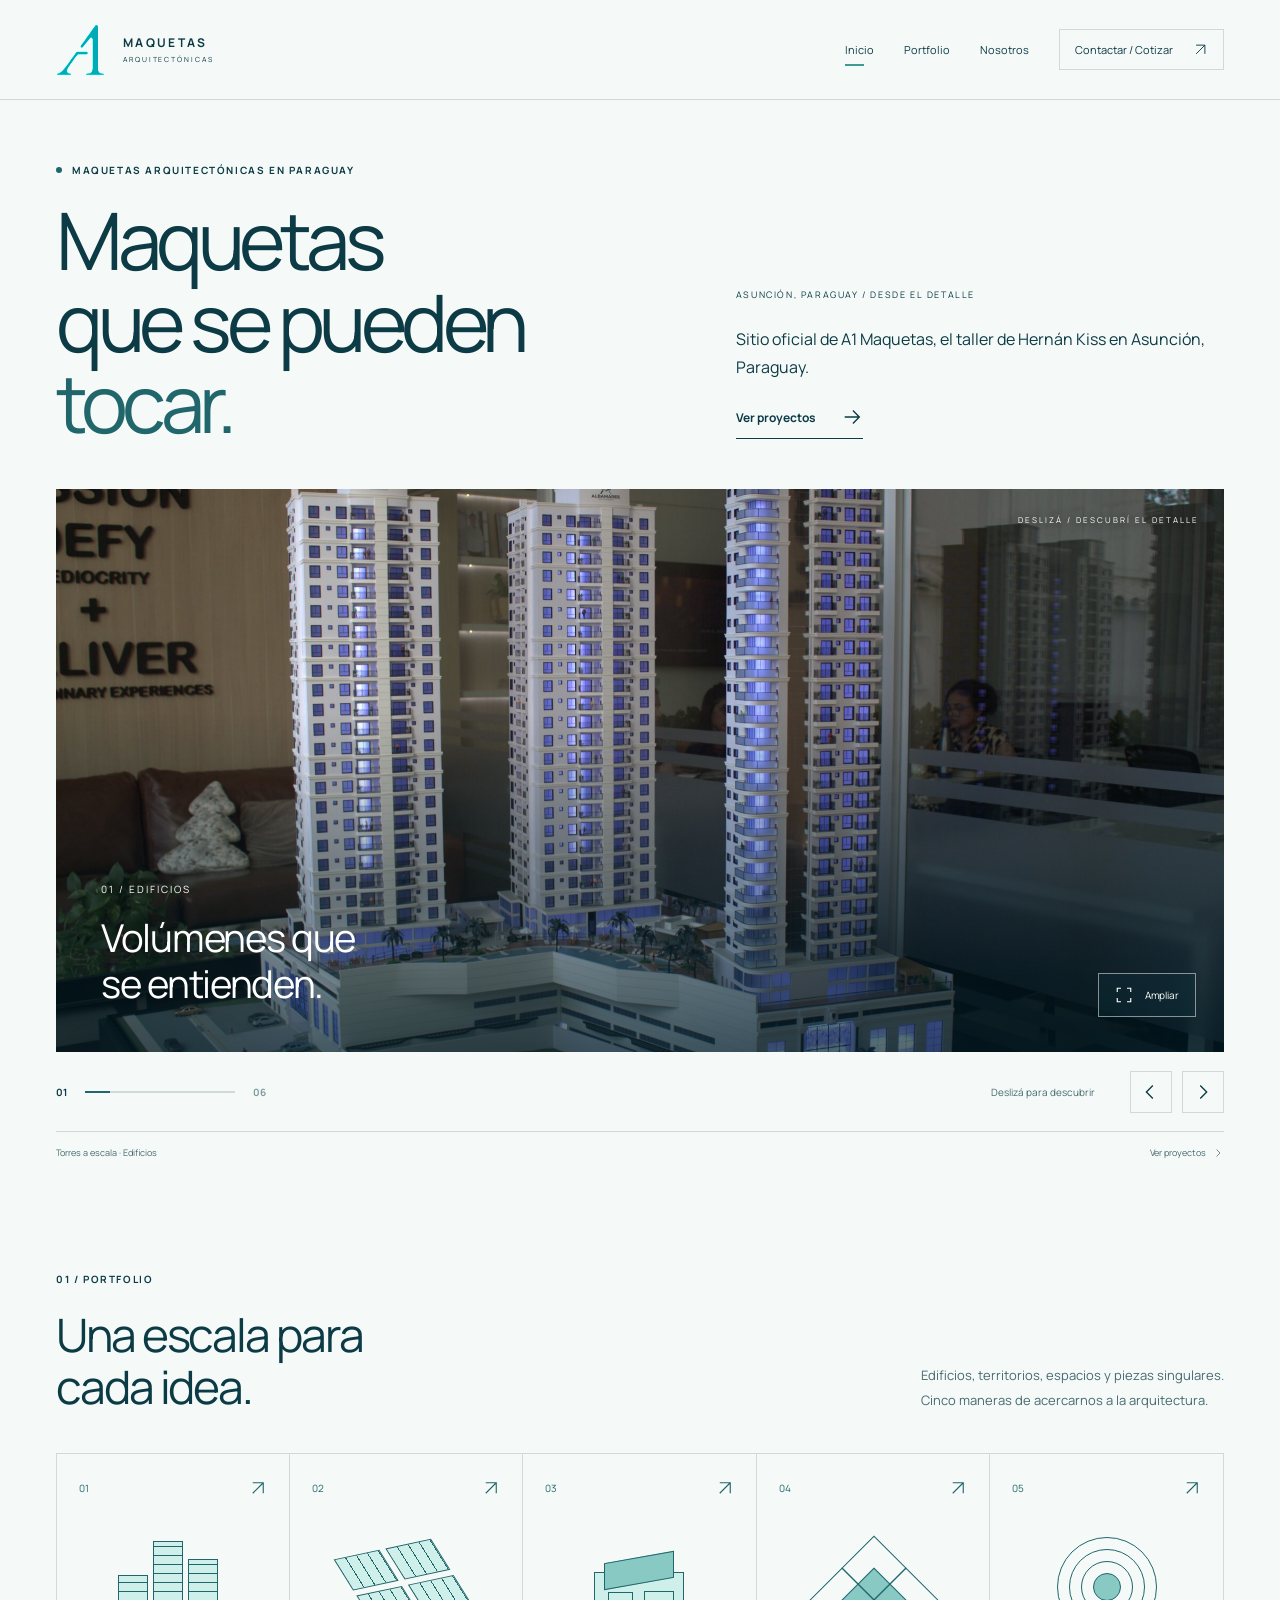
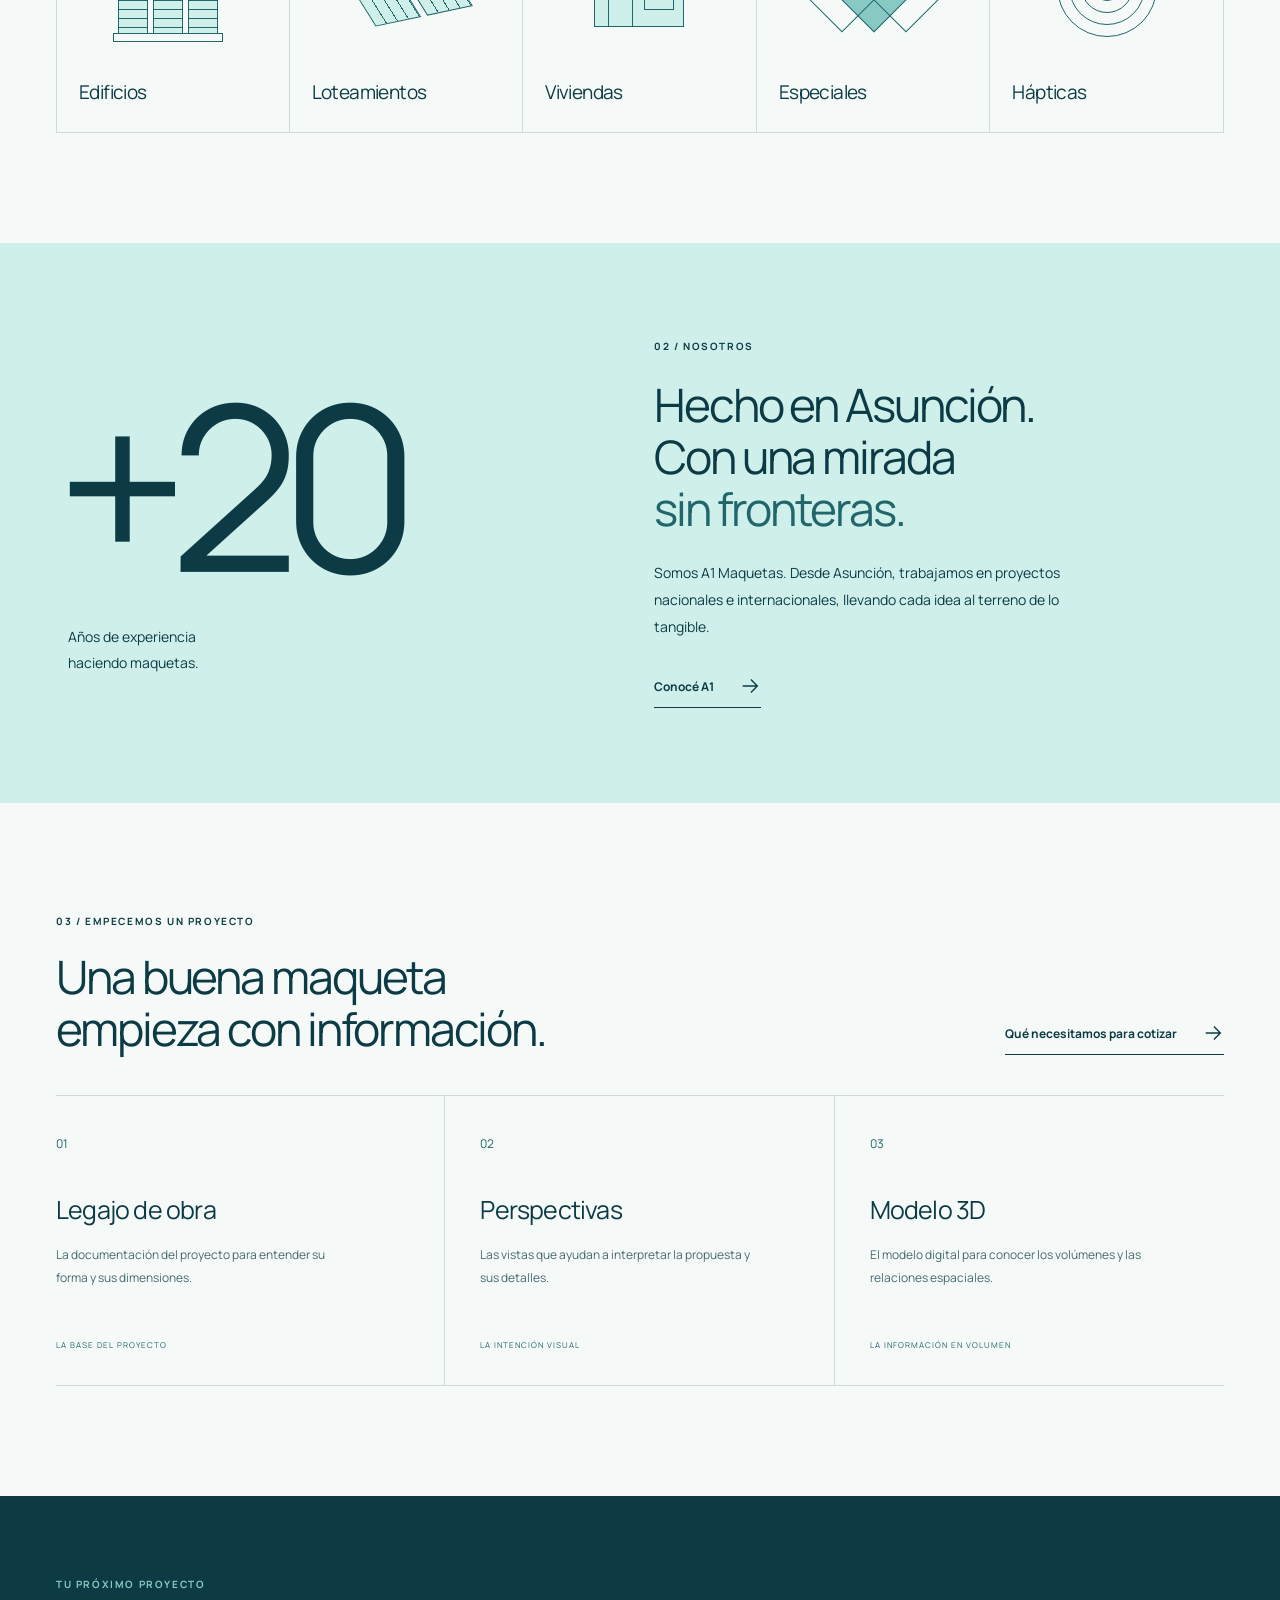
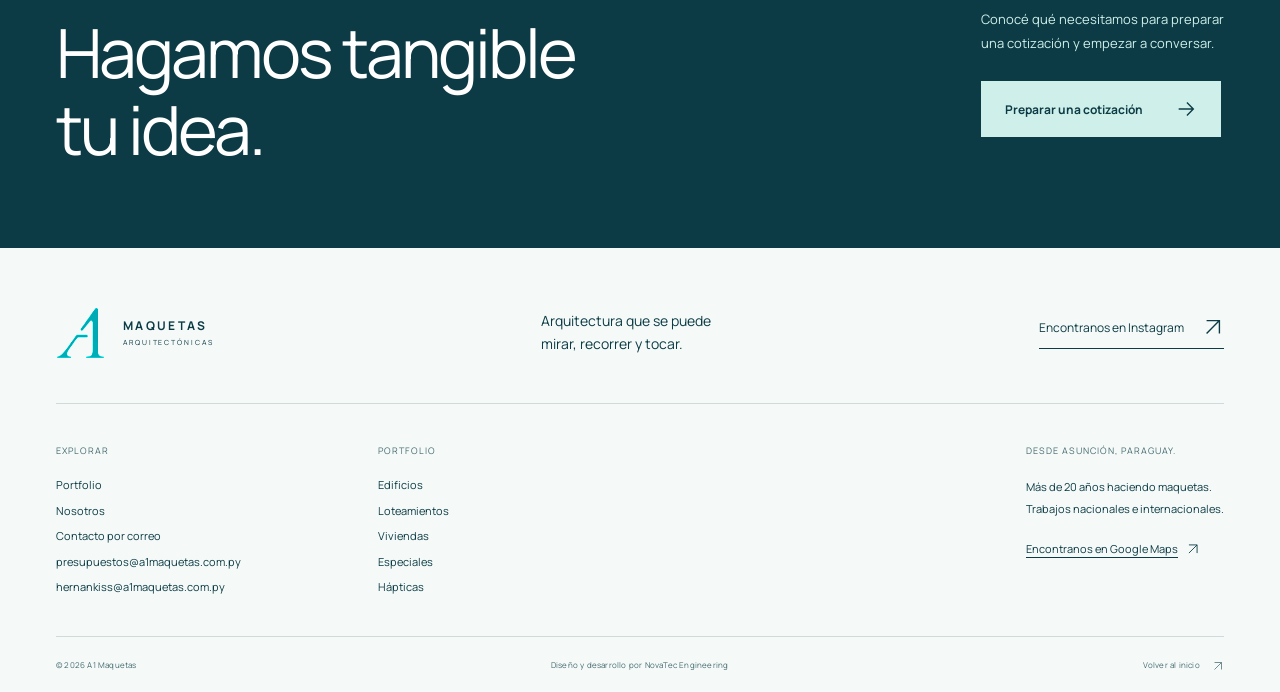
==== commit 26472f8d: "Reemplazar fotos verticales de portada por proyectos horizontales" ====
--- a/index.html
+++ b/index.html
@@ -1 +1 @@
-<!doctype html><html lang="es"><head><script async src="https://www.googletagmanager.com/gtm.js?id=GTM-W7BB88ZN"></script><script>window.dataLayer = window.dataLayer || [];function gtag(){dataLayer.push(arguments);}gtag('js', new Date());</script><meta charset="utf-8"><meta name="viewport" content="width=device-width, initial-scale=1"><meta name="theme-color" content="#0C3B45"><meta name="robots" content="index,follow,max-image-preview:large"><link rel="canonical" href="https://a1maquetas.com.py/"><meta property="og:url" content="https://a1maquetas.com.py/"><meta name="description" content="A1 Maquetas: maquetas arquitectónicas de edificios, viviendas y proyectos a escala. Taller en Asunción con trabajos en Paraguay y el exterior."><meta property="og:title" content="A1 Maquetas | Maquetas arquitectónicas en Paraguay"><meta property="og:description" content="A1 Maquetas: maquetas arquitectónicas de edificios, viviendas y proyectos a escala. Taller en Asunción con trabajos en Paraguay y el exterior."><meta property="og:type" content="website"><meta property="og:locale" content="es_PY"><meta property="og:site_name" content="A1 Maquetas"><meta property="og:image" content="https://a1maquetas.com.py/assets/photos/portada-1.jpg"><meta property="og:image:alt" content="Maqueta arquitectónica de torres realizada por A1 Maquetas"><meta name="twitter:card" content="summary_large_image"><title>A1 Maquetas | Maquetas arquitectónicas en Paraguay</title><link rel="icon" type="image/png" href="assets/favicon-a1.png?v=20261105"><link rel="preload" href="assets/fonts/manrope-regular.ttf" as="font" type="font/ttf" crossorigin><link rel="stylesheet" href="a1.css?v=20261113a"><script defer src="a1.js?v=20261112g"></script><script type="application/ld+json">{"@context": "https://schema.org", "@graph": [{"@type": "Organization", "@id": "https://a1maquetas.com.py/#organization", "name": "A1 Maquetas", "alternateName": "A1 - Maquetas arquitectónicas", "description": "Sitio oficial del taller de maquetas arquitectónicas de Hernán Kiss en Asunción, Paraguay.", "founder": {"@type": "Person", "name": "Hernán Kiss"}, "url": "https://a1maquetas.com.py/", "logo": "https://a1maquetas.com.py/assets/logo-a1.jpg", "email": "presupuestos@a1maquetas.com.py", "sameAs": ["https://www.instagram.com/a1maquetas/", "https://www.google.com/maps/?cid=9102080545952482579"], "areaServed": "Paraguay"}, {"@type": "WebSite", "@id": "https://a1maquetas.com.py/#website", "url": "https://a1maquetas.com.py/", "name": "A1 Maquetas", "publisher": {"@id": "https://a1maquetas.com.py/#organization"}, "inLanguage": "es-PY"}, {"@type": "WebPage", "@id": "https://a1maquetas.com.py/#webpage", "url": "https://a1maquetas.com.py/", "name": "A1 Maquetas | Maquetas arquitectónicas en Paraguay", "description": "A1 Maquetas: maquetas arquitectónicas de edificios, viviendas y proyectos a escala. Taller en Asunción con trabajos en Paraguay y el exterior.", "inLanguage": "es-PY", "isPartOf": {"@id": "https://a1maquetas.com.py/#website"}, "about": {"@id": "https://a1maquetas.com.py/#organization"}}]}</script></head><body id="top"><a class="skip" href="#contenido">Saltar al contenido</a><header class="header"><div class="shell header-inner"><a class="logo" href="./" aria-label="A1 Maquetas, inicio"><span class="logo-mark"><img src="assets/logo-a1.jpg" alt="" width="84" height="84"></span><span class="logo-word">MAQUETAS<span>ARQUITECTÓNICAS</span></span></a><button class="menu-toggle" aria-controls="main-nav" aria-expanded="false"><span>Menú</span><span class="menu-lines" aria-hidden="true"></span></button><nav class="main-nav" id="main-nav" aria-label="Navegación principal"><a href="./" aria-current="page">Inicio</a><a href="proyectos.html" >Portfolio</a><a href="nosotros.html" >Nosotros</a><a class="nav-quote" href="cotizacion.html" >Contactar / Cotizar <svg class="icon" viewBox="0 0 24 24" fill="none" stroke="currentColor" stroke-width="1.5" aria-hidden="true"><path d="M5 19 19 5M5 5h14v14"/></svg></a></nav></div></header><main id="contenido"><section class="home-intro shell"><div><span class="eyebrow"><i></i>Maquetas arquitectónicas en Paraguay</span><h1>Maquetas<br>que se pueden <em>tocar.</em></h1></div><div class="intro-aside"><span class="small-caps">Asunción, Paraguay / Desde el detalle</span><p>Sitio oficial de A1 Maquetas, el taller de Hernán Kiss en Asunción, Paraguay.</p><a class="text-link" href="proyectos.html">Ver proyectos <svg class="icon" viewBox="0 0 24 24" fill="none" stroke="currentColor" stroke-width="1.5" aria-hidden="true"><path d="M4 12h15M13 5l7 7-7 7"/></svg></a></div></section><section class="gallery shell" aria-label="Fotografías seleccionadas por A1 Maquetas" aria-roledescription="carrusel" tabindex="0"><div class="gallery-stage"><figure class="gallery-slide is-active" data-slide="0" data-caption="Torres a escala · Edificios" data-href="edificios.html" role="group" aria-roledescription="diapositiva" aria-label="1 de 6"><img src="assets/photos/portada-1.jpg" width="2200" height="1465" fetchpriority="high" alt="Maqueta iluminada de un conjunto de torres"><figcaption><span>01 / Edificios</span><strong>Volúmenes que<br>se entienden.</strong></figcaption></figure><figure class="gallery-slide" data-slide="1" data-caption="Edificios residenciales · A1 Maquetas" data-href="edificios.html" role="group" aria-roledescription="diapositiva" aria-label="2 de 6" hidden><img src="assets/photos/portada-2.jpg" width="1600" height="1026" loading="lazy" alt="Maqueta arquitectónica de edificios residenciales"><figcaption><span>02 / Edificios</span><strong>Arquitectura<br>para mirar de cerca.</strong></figcaption></figure><figure class="gallery-slide portrait-slide" data-slide="2" data-caption="Edificio residencial · A1 Maquetas" data-href="edificios.html" role="group" aria-roledescription="diapositiva" aria-label="3 de 6" style="--companion-image:url(assets/photos/portada-4.jpg)" hidden><img src="assets/photos/portada-3.jpg" width="1200" height="1800" loading="lazy" alt="Maqueta iluminada de un edificio residencial"><figcaption><span>03 / Edificios</span><strong>La ciudad<br>en otra escala.</strong></figcaption></figure><figure class="gallery-slide portrait-slide" data-slide="3" data-caption="Sudameris · Edificios" data-href="edificios.html#proyecto-1" role="group" aria-roledescription="diapositiva" aria-label="4 de 6" style="--companion-image:url(assets/photos/portada-3.jpg)" hidden><img src="assets/photos/portada-4.jpg" width="1350" height="1800" loading="lazy" alt="Maqueta del edificio Sudameris exhibida en sus oficinas"><figcaption><span>04 / Edificios</span><strong>Cada detalle<br>cobra forma.</strong></figcaption></figure><figure class="gallery-slide" data-slide="4" data-caption="Proyecto industrial · A1 Maquetas" data-href="especiales.html" role="group" aria-roledescription="diapositiva" aria-label="5 de 6" hidden><img src="assets/photos/portada-5.jpg" width="2200" height="1465" loading="lazy" alt="Maqueta de una instalación industrial a escala"><figcaption><span>05 / Especiales</span><strong>También hacemos<br>lo singular.</strong></figcaption></figure><figure class="gallery-slide portrait-slide" data-slide="5" data-caption="Arquitectura histórica · A1 Maquetas" data-href="especiales.html" role="group" aria-roledescription="diapositiva" aria-label="6 de 6" style="--companion-image:url(assets/photos/panteon-1.jpg)" hidden><img src="assets/photos/portada-6.jpg" width="1200" height="1800" loading="lazy" alt="Maqueta de la fachada de un edificio histórico"><figcaption><span>06 / Especiales</span><strong>El patrimonio<br>en nuestras manos.</strong></figcaption></figure><button class="gallery-expand" type="button" aria-label="Ampliar fotografía actual"><svg class="icon" viewBox="0 0 24 24" fill="none" stroke="currentColor" stroke-width="1.5" aria-hidden="true"><path d="M8 3H3v5m13-5h5v5M3 16v5h5m8 0h5v-5"/></svg><span>Ampliar</span></button><span class="gallery-side-label" aria-hidden="true">DESLIZÁ / DESCUBRÍ EL DETALLE</span></div><div class="gallery-toolbar"><div class="gallery-index"><span id="slideNumber">01</span><span class="gallery-track"><i></i></span><span>06</span></div><p class="gallery-hint">Deslizá para descubrir</p><div class="gallery-controls"><button type="button" data-gallery-prev aria-label="Fotografía anterior"><svg class="icon" viewBox="0 0 24 24" fill="none" stroke="currentColor" stroke-width="1.5" aria-hidden="true"><path d="m14 5-7 7 7 7"/></svg></button><button type="button" data-gallery-next aria-label="Fotografía siguiente"><svg class="icon" viewBox="0 0 24 24" fill="none" stroke="currentColor" stroke-width="1.5" aria-hidden="true"><path d="m9 5 7 7-7 7"/></svg></button></div></div><div class="gallery-source"><span id="slideCaption" aria-live="polite">Torres a escala · Edificios</span><a id="slideSource" href="edificios.html">Ver proyectos <svg class="icon" viewBox="0 0 24 24" fill="none" stroke="currentColor" stroke-width="1.5" aria-hidden="true"><path d="m9 5 7 7-7 7"/></svg></a></div></section><section class="portfolio-section shell"><div class="section-heading"><div><span class="eyebrow">01 / Portfolio</span><h2>Una escala para<br>cada idea.</h2></div><p>Edificios, territorios, espacios y piezas singulares.<br>Cinco maneras de acercarnos a la arquitectura.</p></div><div class="category-grid"><a class="category-tile" href="edificios.html"><div class="tile-top"><span>01</span><svg class="icon" viewBox="0 0 24 24" fill="none" stroke="currentColor" stroke-width="1.5" aria-hidden="true"><path d="M5 19 19 5M5 5h14v14"/></svg></div><div class="category-symbol symbol-edificios" aria-hidden="true"><i></i><i></i><i></i><i></i></div><div class="tile-bottom"><h3>Edificios</h3></div></a><a class="category-tile" href="loteamientos.html"><div class="tile-top"><span>02</span><svg class="icon" viewBox="0 0 24 24" fill="none" stroke="currentColor" stroke-width="1.5" aria-hidden="true"><path d="M5 19 19 5M5 5h14v14"/></svg></div><div class="category-symbol symbol-loteamientos" aria-hidden="true"><i></i><i></i><i></i><i></i></div><div class="tile-bottom"><h3>Loteamientos</h3></div></a><a class="category-tile" href="viviendas.html"><div class="tile-top"><span>03</span><svg class="icon" viewBox="0 0 24 24" fill="none" stroke="currentColor" stroke-width="1.5" aria-hidden="true"><path d="M5 19 19 5M5 5h14v14"/></svg></div><div class="category-symbol symbol-viviendas" aria-hidden="true"><i></i><i></i><i></i><i></i></div><div class="tile-bottom"><h3>Viviendas</h3></div></a><a class="category-tile" href="especiales.html"><div class="tile-top"><span>04</span><svg class="icon" viewBox="0 0 24 24" fill="none" stroke="currentColor" stroke-width="1.5" aria-hidden="true"><path d="M5 19 19 5M5 5h14v14"/></svg></div><div class="category-symbol symbol-especiales" aria-hidden="true"><i></i><i></i><i></i><i></i></div><div class="tile-bottom"><h3>Especiales</h3></div></a><a class="category-tile" href="hapticas.html"><div class="tile-top"><span>05</span><svg class="icon" viewBox="0 0 24 24" fill="none" stroke="currentColor" stroke-width="1.5" aria-hidden="true"><path d="M5 19 19 5M5 5h14v14"/></svg></div><div class="category-symbol symbol-hapticas" aria-hidden="true"><i></i><i></i><i></i><i></i></div><div class="tile-bottom"><h3>Hápticas</h3></div></a></div></section><section class="about-band"><div class="shell about-grid"><div class="experience-number"><span>+20</span><p>Años de experiencia<br>haciendo maquetas.</p></div><div><span class="eyebrow">02 / Nosotros</span><h2>Hecho en Asunción.<br>Con una mirada<br><em>sin fronteras.</em></h2><p>Somos A1 Maquetas. Desde Asunción, trabajamos en proyectos nacionales e internacionales, llevando cada idea al terreno de lo tangible.</p><a class="text-link" href="nosotros.html">Conocé A1 <svg class="icon" viewBox="0 0 24 24" fill="none" stroke="currentColor" stroke-width="1.5" aria-hidden="true"><path d="M4 12h15M13 5l7 7-7 7"/></svg></a></div></div></section><section class="quote-preview shell"><div class="section-heading"><div><span class="eyebrow">03 / Empecemos un proyecto</span><h2>Una buena maqueta<br>empieza con información.</h2></div><a class="text-link" href="cotizacion.html">Qué necesitamos para cotizar <svg class="icon" viewBox="0 0 24 24" fill="none" stroke="currentColor" stroke-width="1.5" aria-hidden="true"><path d="M4 12h15M13 5l7 7-7 7"/></svg></a></div><div class="requirements"><article><span class="require-number">01</span><h3>Legajo de obra</h3><p>La documentación del proyecto para entender su forma y sus dimensiones.</p><span class="require-tag">La base del proyecto</span></article><article><span class="require-number">02</span><h3>Perspectivas</h3><p>Las vistas que ayudan a interpretar la propuesta y sus detalles.</p><span class="require-tag">La intención visual</span></article><article><span class="require-number">03</span><h3>Modelo 3D</h3><p>El modelo digital para conocer los volúmenes y las relaciones espaciales.</p><span class="require-tag">La información en volumen</span></article></div></section><section class="cta"><div class="shell cta-inner"><div><span class="eyebrow">Tu próximo proyecto</span><h2>Hagamos tangible<br>tu idea.</h2></div><div><p>Conocé qué necesitamos para preparar<br>una cotización y empezar a conversar.</p><a class="button button-light" href="cotizacion.html">Preparar una cotización <svg class="icon" viewBox="0 0 24 24" fill="none" stroke="currentColor" stroke-width="1.5" aria-hidden="true"><path d="M4 12h15M13 5l7 7-7 7"/></svg></a></div></div></section></main><footer class="footer"><div class="shell"><div class="footer-top"><a class="logo" href="./" aria-label="A1 Maquetas, inicio"><span class="logo-mark"><img src="assets/logo-a1.jpg" alt="" width="84" height="84"></span><span class="logo-word">MAQUETAS<span>ARQUITECTÓNICAS</span></span></a><p>Arquitectura que se puede<br>mirar, recorrer y tocar.</p><a class="footer-social" href="https://www.instagram.com/a1maquetas/" target="_blank" rel="noopener noreferrer">Encontranos en Instagram <svg class="icon" viewBox="0 0 24 24" fill="none" stroke="currentColor" stroke-width="1.5" aria-hidden="true"><path d="M5 19 19 5M5 5h14v14"/></svg></a></div><div class="footer-links"><div><span>Explorar</span><a href="proyectos.html">Portfolio</a><a href="nosotros.html">Nosotros</a><a href="cotizacion.html">Contacto por correo</a><a href="mailto:presupuestos@a1maquetas.com.py">presupuestos@a1maquetas.com.py</a><a href="mailto:hernankiss@a1maquetas.com.py">hernankiss@a1maquetas.com.py</a></div><div><span>Portfolio</span><a href="edificios.html">Edificios</a><a href="loteamientos.html">Loteamientos</a><a href="viviendas.html">Viviendas</a><a href="especiales.html">Especiales</a><a href="hapticas.html">Hápticas</a></div><div class="footer-place"><span>Desde Asunción, Paraguay.</span><p>Más de 20 años haciendo maquetas.<br>Trabajos nacionales e internacionales.</p><a href="https://www.google.com/maps/?cid=9102080545952482579" target="_blank" rel="noopener noreferrer">Encontranos en Google Maps <svg class="icon" viewBox="0 0 24 24" fill="none" stroke="currentColor" stroke-width="1.5" aria-hidden="true"><path d="M5 19 19 5M5 5h14v14"/></svg></a></div></div><div class="footer-bottom"><span>© 2026 A1 Maquetas</span><span>Diseño y desarrollo por NovaTec Engineering</span><a href="#top">Volver al inicio <svg class="icon" viewBox="0 0 24 24" fill="none" stroke="currentColor" stroke-width="1.5" aria-hidden="true"><path d="M5 19 19 5M5 5h14v14"/></svg></a></div></div></footer><dialog class="lightbox" id="lightbox" aria-label="Fotografía ampliada"><button class="lightbox-close" aria-label="Cerrar fotografía"><svg class="icon" viewBox="0 0 24 24" fill="none" stroke="currentColor" stroke-width="1.5" aria-hidden="true"><path d="m6 6 12 12M6 18 18 6"/></svg></button><img src="assets/photos/a1-residencial.jpg" alt=""><p></p></dialog></body></html>+<!doctype html><html lang="es"><head><script async src="https://www.googletagmanager.com/gtm.js?id=GTM-W7BB88ZN"></script><script>window.dataLayer = window.dataLayer || [];function gtag(){dataLayer.push(arguments);}gtag('js', new Date());</script><meta charset="utf-8"><meta name="viewport" content="width=device-width, initial-scale=1"><meta name="theme-color" content="#0C3B45"><meta name="robots" content="index,follow,max-image-preview:large"><link rel="canonical" href="https://a1maquetas.com.py/"><meta property="og:url" content="https://a1maquetas.com.py/"><meta name="description" content="A1 Maquetas: maquetas arquitectónicas de edificios, viviendas y proyectos a escala. Taller en Asunción con trabajos en Paraguay y el exterior."><meta property="og:title" content="A1 Maquetas | Maquetas arquitectónicas en Paraguay"><meta property="og:description" content="A1 Maquetas: maquetas arquitectónicas de edificios, viviendas y proyectos a escala. Taller en Asunción con trabajos en Paraguay y el exterior."><meta property="og:type" content="website"><meta property="og:locale" content="es_PY"><meta property="og:site_name" content="A1 Maquetas"><meta property="og:image" content="https://a1maquetas.com.py/assets/photos/portada-1.jpg"><meta property="og:image:alt" content="Maqueta arquitectónica de torres realizada por A1 Maquetas"><meta name="twitter:card" content="summary_large_image"><title>A1 Maquetas | Maquetas arquitectónicas en Paraguay</title><link rel="icon" type="image/png" href="assets/favicon-a1.png?v=20261105"><link rel="preload" href="assets/fonts/manrope-regular.ttf" as="font" type="font/ttf" crossorigin><link rel="stylesheet" href="a1.css?v=20261113a"><script defer src="a1.js?v=20261112g"></script><script type="application/ld+json">{"@context": "https://schema.org", "@graph": [{"@type": "Organization", "@id": "https://a1maquetas.com.py/#organization", "name": "A1 Maquetas", "alternateName": "A1 - Maquetas arquitectónicas", "description": "Sitio oficial del taller de maquetas arquitectónicas de Hernán Kiss en Asunción, Paraguay.", "founder": {"@type": "Person", "name": "Hernán Kiss"}, "url": "https://a1maquetas.com.py/", "logo": "https://a1maquetas.com.py/assets/logo-a1.jpg", "email": "presupuestos@a1maquetas.com.py", "sameAs": ["https://www.instagram.com/a1maquetas/", "https://www.google.com/maps/?cid=9102080545952482579"], "areaServed": "Paraguay"}, {"@type": "WebSite", "@id": "https://a1maquetas.com.py/#website", "url": "https://a1maquetas.com.py/", "name": "A1 Maquetas", "publisher": {"@id": "https://a1maquetas.com.py/#organization"}, "inLanguage": "es-PY"}, {"@type": "WebPage", "@id": "https://a1maquetas.com.py/#webpage", "url": "https://a1maquetas.com.py/", "name": "A1 Maquetas | Maquetas arquitectónicas en Paraguay", "description": "A1 Maquetas: maquetas arquitectónicas de edificios, viviendas y proyectos a escala. Taller en Asunción con trabajos en Paraguay y el exterior.", "inLanguage": "es-PY", "isPartOf": {"@id": "https://a1maquetas.com.py/#website"}, "about": {"@id": "https://a1maquetas.com.py/#organization"}}]}</script></head><body id="top"><a class="skip" href="#contenido">Saltar al contenido</a><header class="header"><div class="shell header-inner"><a class="logo" href="./" aria-label="A1 Maquetas, inicio"><span class="logo-mark"><img src="assets/logo-a1.jpg" alt="" width="84" height="84"></span><span class="logo-word">MAQUETAS<span>ARQUITECTÓNICAS</span></span></a><button class="menu-toggle" aria-controls="main-nav" aria-expanded="false"><span>Menú</span><span class="menu-lines" aria-hidden="true"></span></button><nav class="main-nav" id="main-nav" aria-label="Navegación principal"><a href="./" aria-current="page">Inicio</a><a href="proyectos.html" >Portfolio</a><a href="nosotros.html" >Nosotros</a><a class="nav-quote" href="cotizacion.html" >Contactar / Cotizar <svg class="icon" viewBox="0 0 24 24" fill="none" stroke="currentColor" stroke-width="1.5" aria-hidden="true"><path d="M5 19 19 5M5 5h14v14"/></svg></a></nav></div></header><main id="contenido"><section class="home-intro shell"><div><span class="eyebrow"><i></i>Maquetas arquitectónicas en Paraguay</span><h1>Maquetas<br>que se pueden <em>tocar.</em></h1></div><div class="intro-aside"><span class="small-caps">Asunción, Paraguay / Desde el detalle</span><p>Sitio oficial de A1 Maquetas, el taller de Hernán Kiss en Asunción, Paraguay.</p><a class="text-link" href="proyectos.html">Ver proyectos <svg class="icon" viewBox="0 0 24 24" fill="none" stroke="currentColor" stroke-width="1.5" aria-hidden="true"><path d="M4 12h15M13 5l7 7-7 7"/></svg></a></div></section><section class="gallery shell" aria-label="Fotografías seleccionadas por A1 Maquetas" aria-roledescription="carrusel" tabindex="0"><div class="gallery-stage"><figure class="gallery-slide is-active" data-slide="0" data-caption="Torres a escala · Edificios" data-href="edificios.html" role="group" aria-roledescription="diapositiva" aria-label="1 de 6"><img src="assets/photos/portada-1.jpg" width="2200" height="1465" fetchpriority="high" alt="Maqueta iluminada de un conjunto de torres"><figcaption><span>01 / Edificios</span><strong>Volúmenes que<br>se entienden.</strong></figcaption></figure><figure class="gallery-slide" data-slide="1" data-caption="Edificios residenciales · A1 Maquetas" data-href="edificios.html" role="group" aria-roledescription="diapositiva" aria-label="2 de 6" hidden><img src="assets/photos/portada-2.jpg" width="1600" height="1026" loading="lazy" alt="Maqueta arquitectónica de edificios residenciales"><figcaption><span>02 / Edificios</span><strong>Arquitectura<br>para mirar de cerca.</strong></figcaption></figure><figure class="gallery-slide" data-slide="2" data-caption="Riviere · Edificios" data-href="edificios.html#proyecto-3" role="group" aria-roledescription="diapositiva" aria-label="3 de 6" hidden><img src="assets/photos/riviere-3.jpg" width="1200" height="800" loading="lazy" alt="Maqueta del edificio Riviere"><figcaption><span>03 / Edificios</span><strong>La ciudad<br>en otra escala.</strong></figcaption></figure><figure class="gallery-slide" data-slide="3" data-caption="Benedicta · Loteamientos" data-href="loteamientos.html#proyecto-3" role="group" aria-roledescription="diapositiva" aria-label="4 de 6" hidden><img src="assets/photos/benedicta-1.jpg" width="1400" height="762" loading="lazy" alt="Maqueta de loteamiento Benedicta"><figcaption><span>04 / Loteamientos</span><strong>El territorio<br>toma forma.</strong></figcaption></figure><figure class="gallery-slide" data-slide="4" data-caption="Proyecto industrial · A1 Maquetas" data-href="especiales.html" role="group" aria-roledescription="diapositiva" aria-label="5 de 6" hidden><img src="assets/photos/portada-5.jpg" width="2200" height="1465" loading="lazy" alt="Maqueta de una instalación industrial a escala"><figcaption><span>05 / Especiales</span><strong>También hacemos<br>lo singular.</strong></figcaption></figure><figure class="gallery-slide" data-slide="5" data-caption="UNVES · Especiales" data-href="especiales.html#proyecto-2" role="group" aria-roledescription="diapositiva" aria-label="6 de 6" hidden><img src="assets/photos/unves-2.jpg" width="1400" height="933" loading="lazy" alt="Maqueta del proyecto UNVES"><figcaption><span>06 / Especiales</span><strong>Cada espacio<br>cuenta.</strong></figcaption></figure><button class="gallery-expand" type="button" aria-label="Ampliar fotografía actual"><svg class="icon" viewBox="0 0 24 24" fill="none" stroke="currentColor" stroke-width="1.5" aria-hidden="true"><path d="M8 3H3v5m13-5h5v5M3 16v5h5m8 0h5v-5"/></svg><span>Ampliar</span></button><span class="gallery-side-label" aria-hidden="true">DESLIZÁ / DESCUBRÍ EL DETALLE</span></div><div class="gallery-toolbar"><div class="gallery-index"><span id="slideNumber">01</span><span class="gallery-track"><i></i></span><span>06</span></div><p class="gallery-hint">Deslizá para descubrir</p><div class="gallery-controls"><button type="button" data-gallery-prev aria-label="Fotografía anterior"><svg class="icon" viewBox="0 0 24 24" fill="none" stroke="currentColor" stroke-width="1.5" aria-hidden="true"><path d="m14 5-7 7 7 7"/></svg></button><button type="button" data-gallery-next aria-label="Fotografía siguiente"><svg class="icon" viewBox="0 0 24 24" fill="none" stroke="currentColor" stroke-width="1.5" aria-hidden="true"><path d="m9 5 7 7-7 7"/></svg></button></div></div><div class="gallery-source"><span id="slideCaption" aria-live="polite">Torres a escala · Edificios</span><a id="slideSource" href="edificios.html">Ver proyectos <svg class="icon" viewBox="0 0 24 24" fill="none" stroke="currentColor" stroke-width="1.5" aria-hidden="true"><path d="m9 5 7 7-7 7"/></svg></a></div></section><section class="portfolio-section shell"><div class="section-heading"><div><span class="eyebrow">01 / Portfolio</span><h2>Una escala para<br>cada idea.</h2></div><p>Edificios, territorios, espacios y piezas singulares.<br>Cinco maneras de acercarnos a la arquitectura.</p></div><div class="category-grid"><a class="category-tile" href="edificios.html"><div class="tile-top"><span>01</span><svg class="icon" viewBox="0 0 24 24" fill="none" stroke="currentColor" stroke-width="1.5" aria-hidden="true"><path d="M5 19 19 5M5 5h14v14"/></svg></div><div class="category-symbol symbol-edificios" aria-hidden="true"><i></i><i></i><i></i><i></i></div><div class="tile-bottom"><h3>Edificios</h3></div></a><a class="category-tile" href="loteamientos.html"><div class="tile-top"><span>02</span><svg class="icon" viewBox="0 0 24 24" fill="none" stroke="currentColor" stroke-width="1.5" aria-hidden="true"><path d="M5 19 19 5M5 5h14v14"/></svg></div><div class="category-symbol symbol-loteamientos" aria-hidden="true"><i></i><i></i><i></i><i></i></div><div class="tile-bottom"><h3>Loteamientos</h3></div></a><a class="category-tile" href="viviendas.html"><div class="tile-top"><span>03</span><svg class="icon" viewBox="0 0 24 24" fill="none" stroke="currentColor" stroke-width="1.5" aria-hidden="true"><path d="M5 19 19 5M5 5h14v14"/></svg></div><div class="category-symbol symbol-viviendas" aria-hidden="true"><i></i><i></i><i></i><i></i></div><div class="tile-bottom"><h3>Viviendas</h3></div></a><a class="category-tile" href="especiales.html"><div class="tile-top"><span>04</span><svg class="icon" viewBox="0 0 24 24" fill="none" stroke="currentColor" stroke-width="1.5" aria-hidden="true"><path d="M5 19 19 5M5 5h14v14"/></svg></div><div class="category-symbol symbol-especiales" aria-hidden="true"><i></i><i></i><i></i><i></i></div><div class="tile-bottom"><h3>Especiales</h3></div></a><a class="category-tile" href="hapticas.html"><div class="tile-top"><span>05</span><svg class="icon" viewBox="0 0 24 24" fill="none" stroke="currentColor" stroke-width="1.5" aria-hidden="true"><path d="M5 19 19 5M5 5h14v14"/></svg></div><div class="category-symbol symbol-hapticas" aria-hidden="true"><i></i><i></i><i></i><i></i></div><div class="tile-bottom"><h3>Hápticas</h3></div></a></div></section><section class="about-band"><div class="shell about-grid"><div class="experience-number"><span>+20</span><p>Años de experiencia<br>haciendo maquetas.</p></div><div><span class="eyebrow">02 / Nosotros</span><h2>Hecho en Asunción.<br>Con una mirada<br><em>sin fronteras.</em></h2><p>Somos A1 Maquetas. Desde Asunción, trabajamos en proyectos nacionales e internacionales, llevando cada idea al terreno de lo tangible.</p><a class="text-link" href="nosotros.html">Conocé A1 <svg class="icon" viewBox="0 0 24 24" fill="none" stroke="currentColor" stroke-width="1.5" aria-hidden="true"><path d="M4 12h15M13 5l7 7-7 7"/></svg></a></div></div></section><section class="quote-preview shell"><div class="section-heading"><div><span class="eyebrow">03 / Empecemos un proyecto</span><h2>Una buena maqueta<br>empieza con información.</h2></div><a class="text-link" href="cotizacion.html">Qué necesitamos para cotizar <svg class="icon" viewBox="0 0 24 24" fill="none" stroke="currentColor" stroke-width="1.5" aria-hidden="true"><path d="M4 12h15M13 5l7 7-7 7"/></svg></a></div><div class="requirements"><article><span class="require-number">01</span><h3>Legajo de obra</h3><p>La documentación del proyecto para entender su forma y sus dimensiones.</p><span class="require-tag">La base del proyecto</span></article><article><span class="require-number">02</span><h3>Perspectivas</h3><p>Las vistas que ayudan a interpretar la propuesta y sus detalles.</p><span class="require-tag">La intención visual</span></article><article><span class="require-number">03</span><h3>Modelo 3D</h3><p>El modelo digital para conocer los volúmenes y las relaciones espaciales.</p><span class="require-tag">La información en volumen</span></article></div></section><section class="cta"><div class="shell cta-inner"><div><span class="eyebrow">Tu próximo proyecto</span><h2>Hagamos tangible<br>tu idea.</h2></div><div><p>Conocé qué necesitamos para preparar<br>una cotización y empezar a conversar.</p><a class="button button-light" href="cotizacion.html">Preparar una cotización <svg class="icon" viewBox="0 0 24 24" fill="none" stroke="currentColor" stroke-width="1.5" aria-hidden="true"><path d="M4 12h15M13 5l7 7-7 7"/></svg></a></div></div></section></main><footer class="footer"><div class="shell"><div class="footer-top"><a class="logo" href="./" aria-label="A1 Maquetas, inicio"><span class="logo-mark"><img src="assets/logo-a1.jpg" alt="" width="84" height="84"></span><span class="logo-word">MAQUETAS<span>ARQUITECTÓNICAS</span></span></a><p>Arquitectura que se puede<br>mirar, recorrer y tocar.</p><a class="footer-social" href="https://www.instagram.com/a1maquetas/" target="_blank" rel="noopener noreferrer">Encontranos en Instagram <svg class="icon" viewBox="0 0 24 24" fill="none" stroke="currentColor" stroke-width="1.5" aria-hidden="true"><path d="M5 19 19 5M5 5h14v14"/></svg></a></div><div class="footer-links"><div><span>Explorar</span><a href="proyectos.html">Portfolio</a><a href="nosotros.html">Nosotros</a><a href="cotizacion.html">Contacto por correo</a><a href="mailto:presupuestos@a1maquetas.com.py">presupuestos@a1maquetas.com.py</a><a href="mailto:hernankiss@a1maquetas.com.py">hernankiss@a1maquetas.com.py</a></div><div><span>Portfolio</span><a href="edificios.html">Edificios</a><a href="loteamientos.html">Loteamientos</a><a href="viviendas.html">Viviendas</a><a href="especiales.html">Especiales</a><a href="hapticas.html">Hápticas</a></div><div class="footer-place"><span>Desde Asunción, Paraguay.</span><p>Más de 20 años haciendo maquetas.<br>Trabajos nacionales e internacionales.</p><a href="https://www.google.com/maps/?cid=9102080545952482579" target="_blank" rel="noopener noreferrer">Encontranos en Google Maps <svg class="icon" viewBox="0 0 24 24" fill="none" stroke="currentColor" stroke-width="1.5" aria-hidden="true"><path d="M5 19 19 5M5 5h14v14"/></svg></a></div></div><div class="footer-bottom"><span>© 2026 A1 Maquetas</span><span>Diseño y desarrollo por NovaTec Engineering</span><a href="#top">Volver al inicio <svg class="icon" viewBox="0 0 24 24" fill="none" stroke="currentColor" stroke-width="1.5" aria-hidden="true"><path d="M5 19 19 5M5 5h14v14"/></svg></a></div></div></footer><dialog class="lightbox" id="lightbox" aria-label="Fotografía ampliada"><button class="lightbox-close" aria-label="Cerrar fotografía"><svg class="icon" viewBox="0 0 24 24" fill="none" stroke="currentColor" stroke-width="1.5" aria-hidden="true"><path d="m6 6 12 12M6 18 18 6"/></svg></button><img src="assets/photos/a1-residencial.jpg" alt=""><p></p></dialog></body></html>
